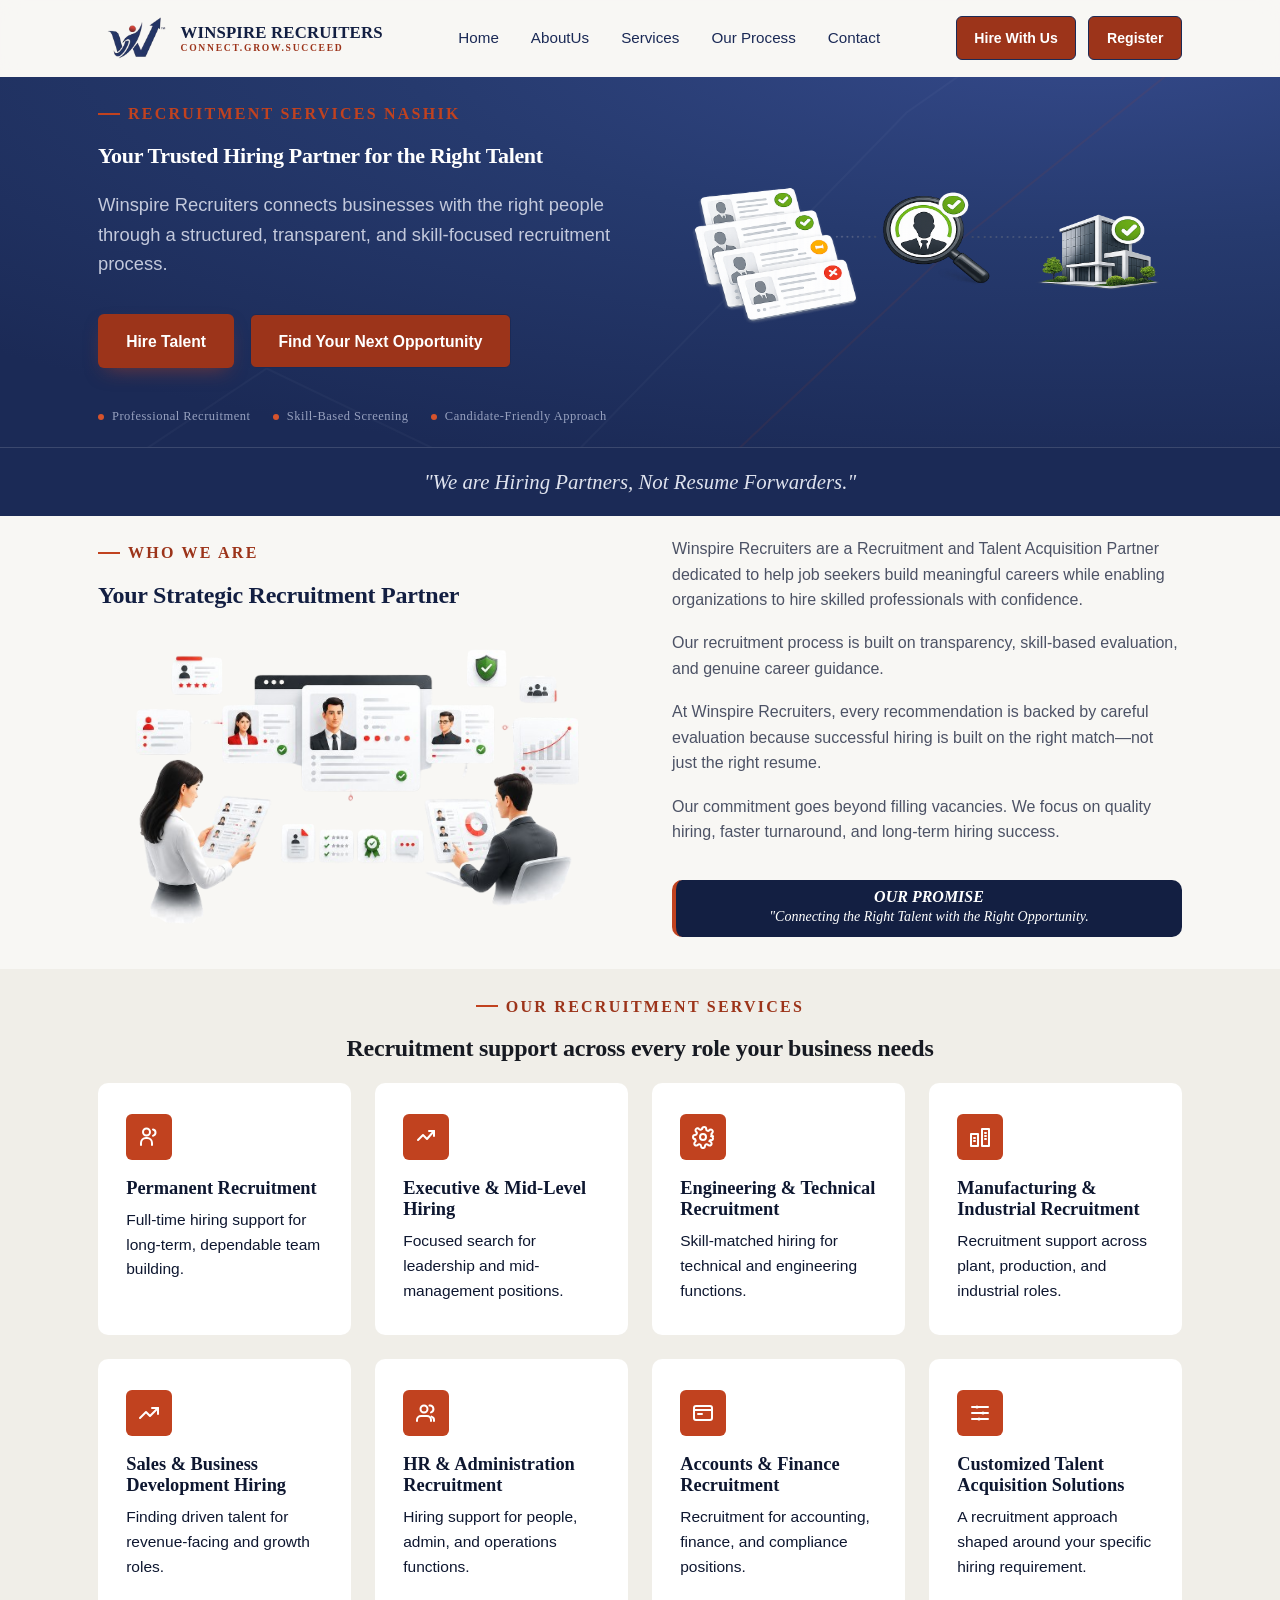
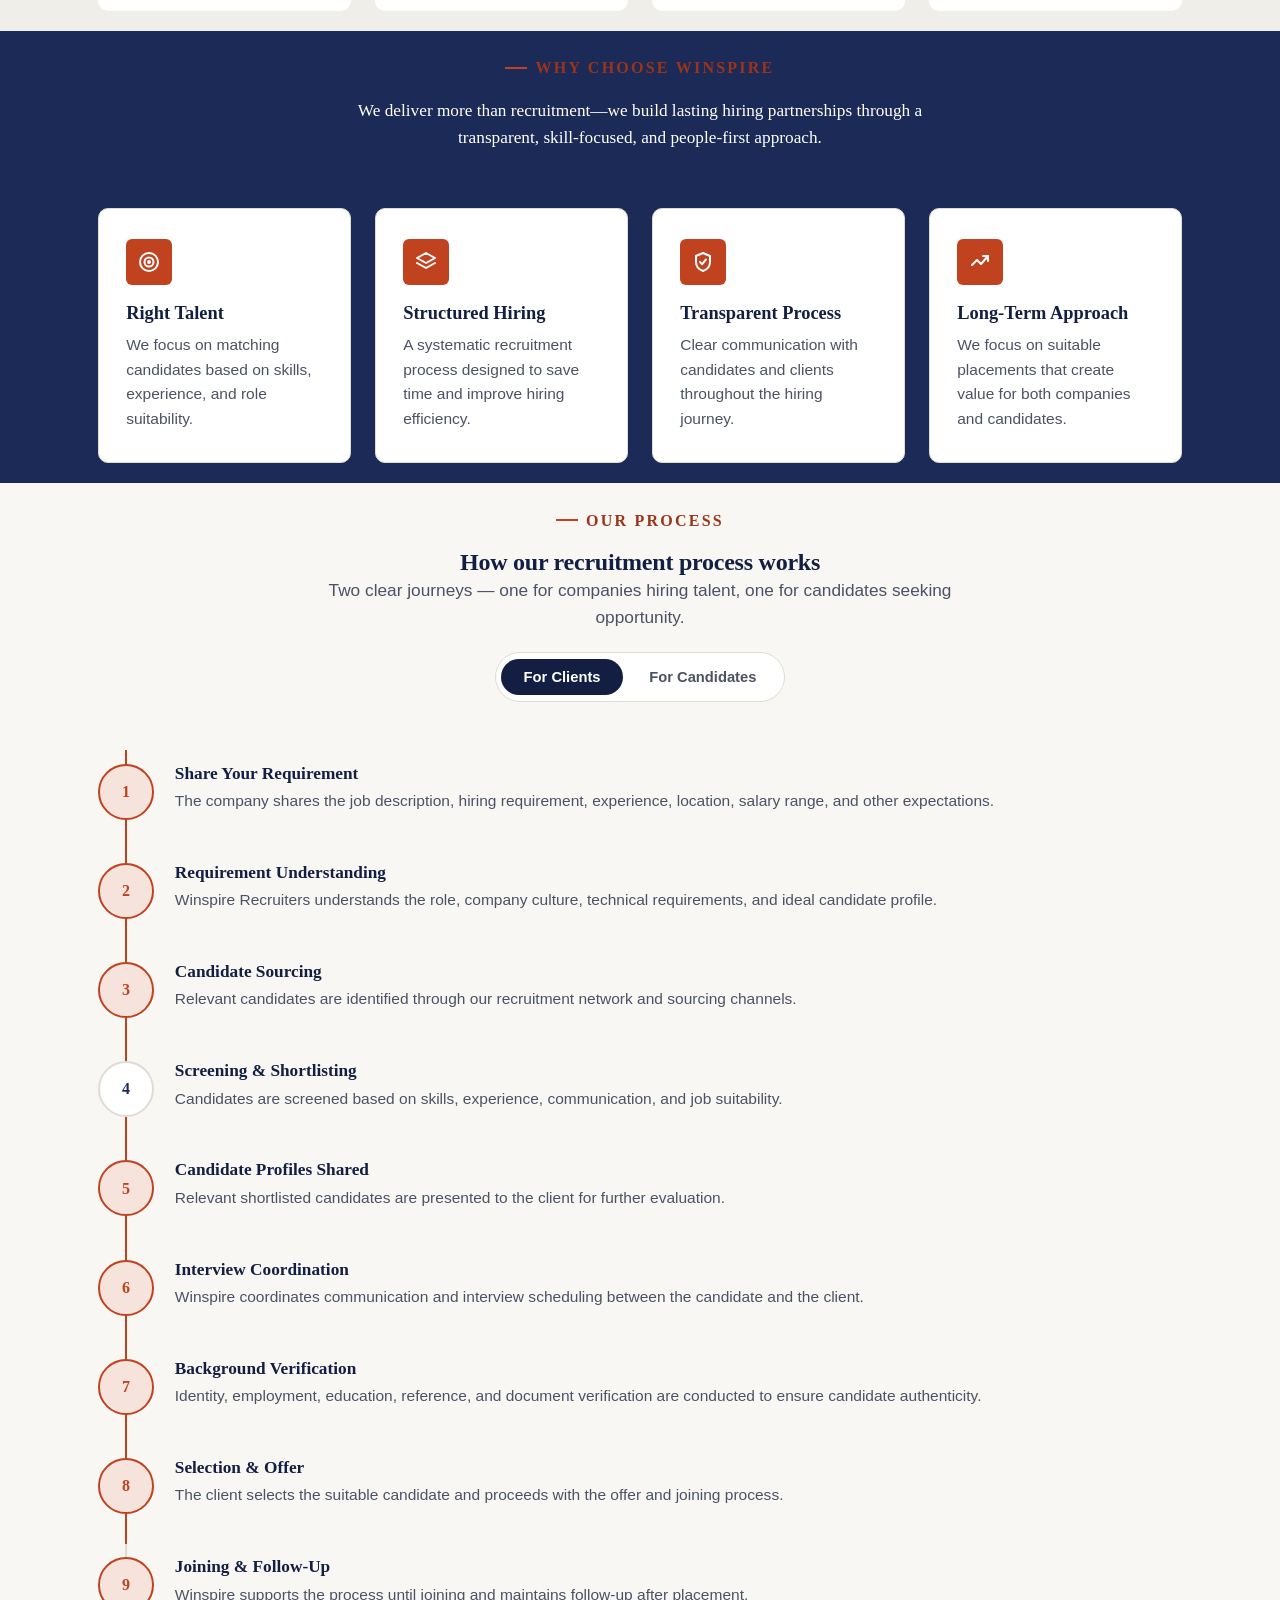
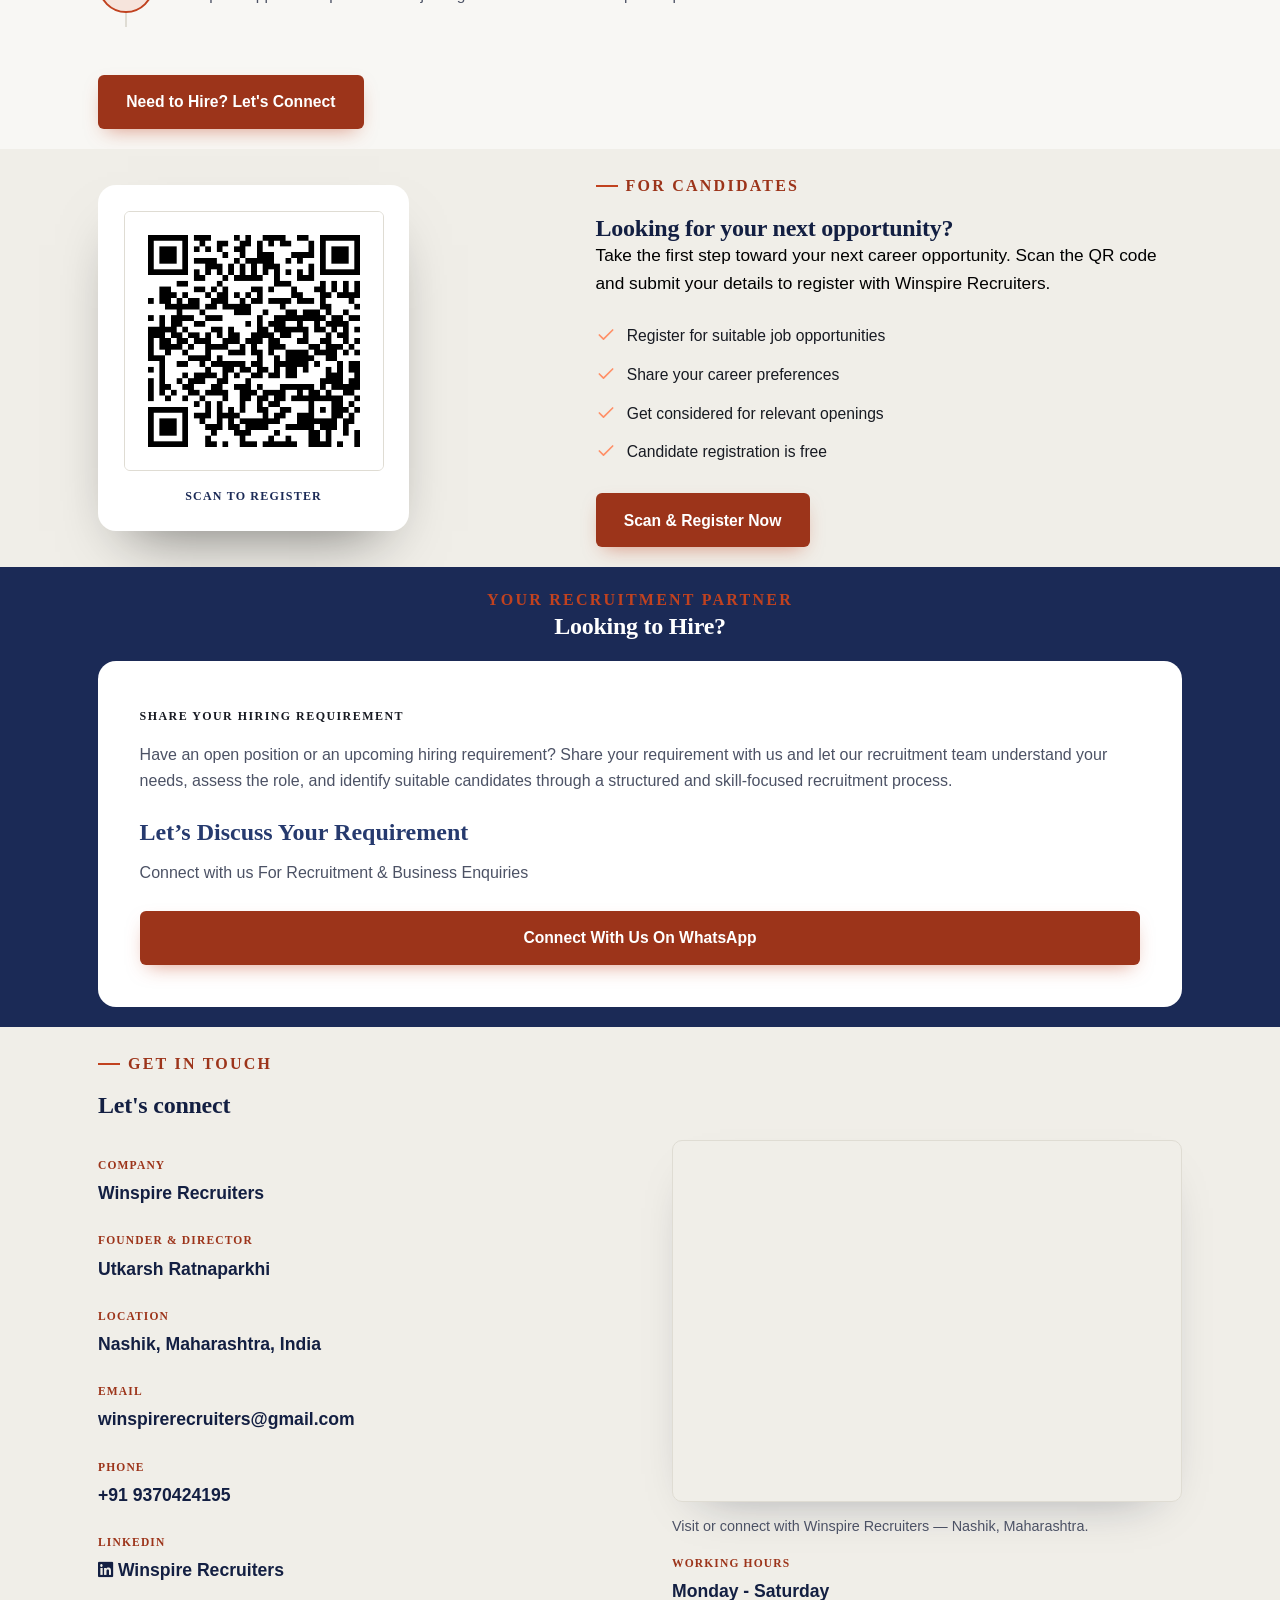
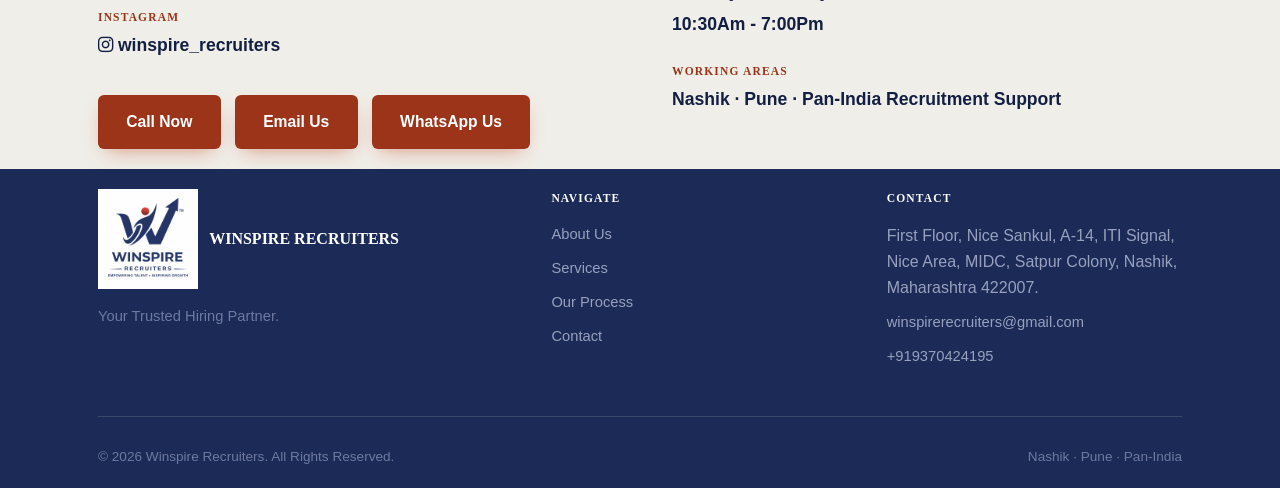
==== index.html @ 6183c0f1 "Initial commit" ====
<!DOCTYPE html>
<html lang="en">
<head>
<meta charset="UTF-8" />
<meta name="viewport" content="width=device-width, initial-scale=1.0" />
<title>Winspire Recruiters | Recruitment & Talent Acquisition Partner in Nashik</title>
<meta name="description" content="Winspire Recruiters is a professional recruitment and talent acquisition firm based in Nashik, helping businesses find the right talent through structured, skill-focused, and transparent recruitment solutions." />
<meta name="keywords" content="Recruitment Agency in Nashik, Recruitment Consultants in Nashik, Talent Acquisition Nashik, Hiring Partner Nashik, Recruitment Services Nashik, Job Consultants Nashik, Staffing Solutions Nashik, Recruitment Agency Pune, Hiring Services Maharashtra" />
<meta name="robots" content="index, follow" />
<link rel="canonical" href="https://www.winspirerecruiters.in/" />

<!-- Open Graph -->
<meta property="og:type" content="website" />
<meta property="og:title" content="Winspire Recruiters | Recruitment & Talent Acquisition Partner in Nashik" />
<meta property="og:description" content="A structured, transparent, skill-focused hiring partner for businesses — and a genuine opportunity partner for candidates." />
<meta property="og:image" content="images/winspire-logo.jpeg" />
<meta property="og:url" content="https://www.winspirerecruiters.in/" />
<meta property="og:locale" content="en_IN" />

<link rel="icon" type="image/jpeg" href="Assets/winspire_logo.png" />

<!-- Fonts -->
<link rel="preconnect" href="https://fonts.googleapis.com" />
<link rel="preconnect" href="https://fonts.gstatic.com" crossorigin />
<link rel="stylesheet" href="https://cdnjs.cloudflare.com/ajax/libs/font-awesome/6.5.2/css/all.min.css">
<link href="https://fonts.googleapis.com/css2?family=Zilla+Slab:wght@500;600;700&family=Inter:wght@400;500;600;700&family=IBM+Plex+Mono:wght@500;600&display=swap" rel="stylesheet" />

<link rel="stylesheet" href="style.css" />

<script type="application/ld+json">
{
  "@context": "https://schema.org",
  "@type": "EmploymentAgency",
  "name": "Winspire Recruiters",
  "description": "Recruitment and talent acquisition firm based in Nashik, Maharashtra, helping businesses find the right talent through structured, transparent, skill-focused recruitment.",
  "founder": {
    "@type": "Person",
    "name": "Utkarsh Ratnaparkhi"
  },
  "address": {
    "@type": "PostalAddress",
    "addressLocality": "Nashik",
    "addressRegion": "Maharashtra",
    "addressCountry": "IN"
  },
  "areaServed": ["Nashik", "Pune", "Mumbai", "India"],
  "url": "https://www.winspirerecruiters.in/"
}
</script>
</head>
<body>
<a class="skip-link" href="#main">Skip to main content</a>

<!-- loader -->
<div class="dot-spinner" id="loader">
    <div class="dot-spinner__dot"></div>
    <div class="dot-spinner__dot"></div>
    <div class="dot-spinner__dot"></div>
    <div class="dot-spinner__dot"></div>
    <div class="dot-spinner__dot"></div>
    <div class="dot-spinner__dot"></div>
    <div class="dot-spinner__dot"></div>
    <div class="dot-spinner__dot"></div>
</div>

<!-- ============ NAVBAR ============ -->
<header class="navbar">
  <div class="wrap">
    <a href="#home" class="brand">
      <img src="Assets/winspire_logo.png" alt="Winspire Recruiters logo" />
      <span class="brand-name">WINSPIRE RECRUITERS<span>Connect.Grow.Succeed</span></span>
    </a>

    <nav class="nav-links" id="primary-nav" aria-label="Primary">
      <a href="#home">Home</a>
      <a href="#about">AboutUs</a>
      <a href="#services">Services</a>
      <a href="#process">Our Process</a>
      <!-- <a href="#for-candidates">For Candidates</a>
      <a href="#for-clients">For Clients</a> -->
      <a href="#contact">Contact</a>
    </nav>

    <div class="nav-cta">
      <a href="#for-clients" class="btn btn-outline btn-sm">Hire With Us</a>

      <a href="#for-candidates" class="btn btn-outline btn-sm">Register</a>

      <button class="nav-toggle" aria-label="Open menu" aria-expanded="false" aria-controls="primary-nav">
        <span></span><span></span><span></span>
      </button>
    </div>
  </div>
</header>

<main id="main">

  <!-- ============ HERO ============ -->
  <section class="hero" id="home">
    <div class="hero-arrow-field" aria-hidden="true">
      <svg viewBox="0 0 1200 800" preserveAspectRatio="xMidYMid slice">
        <path d="M-50 700 L250 500 L500 620 L850 260 L1250 -20" fill="none" stroke="#ffffff" stroke-opacity="0.06" stroke-width="2" />
        <path d="M-50 780 L300 600 L560 700 L900 380 L1300 60" fill="none" stroke="#c1421f" stroke-opacity="0.18" stroke-width="2" />
      </svg>
    </div>

    <div class="wrap">
      <div class="hero-copy" data-reveal>
        <!-- <span class="eyebrow">Recruitment Services &amp;· Nashik</span> -->
        <span class="eyebrow">Recruitment Services Nashik</span>
        <h1>Your Trusted Hiring Partner for the Right Talent</h1>
        <p class="hero-lede">
          Winspire Recruiters connects businesses with the right people through a structured, transparent, and skill-focused recruitment process.
        <div class="hero-ctas">
          <a href="#for-clients" class="btn btn-primary">Hire Talent</a>
          <a href="#for-candidates" class="btn btn-outline">Find Your Next Opportunity</a>
        </div>
        <div class="hero-trust">
          <span>Professional Recruitment</span>
          <span>Skill-Based Screening</span>
          <span>Candidate-Friendly Approach</span>
        </div>
      </div>

      <div class="hero-visual" data-reveal>
        <img class="hero_img" src="Assets/heroimg.png">
      </div>
    </div>
  </section>

  <div class="positioning-strip">
    <div class="wrap">
      <p>"We are Hiring Partners, Not Resume Forwarders."</p>
    </div>
  </div>

  <!-- ============ ABOUT ============ -->
  <section class="section" id="about">
    <div class="wrap">
      <div class="about-grid">
        <div data-reveal>
          <span class="eyebrow">Who We Are</span>
          <h2>Your Strategic Recruitment Partner</h2>
          <img src="Assets/aboutimg.png">
        </div>
        <div class="about-copy" data-reveal>
          <p>Winspire Recruiters are a Recruitment and Talent Acquisition Partner dedicated to help job seekers build meaningful careers while enabling organizations to hire skilled professionals with confidence.</p>
          <p>Our recruitment process is built on transparency, skill-based evaluation, and genuine career guidance.</p>
          <p>At Winspire Recruiters, every recommendation is backed by careful evaluation because successful hiring is built on the right match—not just the right resume.</p>
          <p>Our commitment goes beyond filling vacancies. We focus on quality hiring, faster turnaround, and long-term hiring success.</p>
          <div class="positioning-banner">
            <h1>OUR PROMISE</h1>
            <p>"Connecting the Right Talent with the Right Opportunity.</p>
          </div>
        </div>
      </div>
    </div>
  </section>

   <!-- ============ SERVICES ============ -->
  <section class="section services-section" id="services">
    <div class="wrap">
      <div class="section-head center on-dark" data-reveal>
        <span class="eyebrow">Our Recruitment Services</span>
        <h2>Recruitment support across every role your business needs</h2>
      </div>

      <div class="grid grid-4" data-reveal-group>
        <div class="card">
          <div class="card-icon" aria-hidden="true"><svg viewBox="0 0 24 24" fill="none" stroke="currentColor" stroke-width="2" stroke-linecap="round" stroke-linejoin="round"><path d="M4 20v-2a5 5 0 0 1 5-5h1a5 5 0 0 1 5 5v2"/><circle cx="9.5" cy="7" r="3.5"/><path d="M16 4.5c1.5.3 2.5 1.6 2.5 3.1s-1 2.8-2.5 3.1"/></svg></div>
          <h3>Permanent Recruitment</h3>
          <p>Full-time hiring support for long-term, dependable team building.</p>
        </div>
        <div class="card">
          <div class="card-icon" aria-hidden="true"><svg viewBox="0 0 24 24" fill="none" stroke="currentColor" stroke-width="2" stroke-linecap="round" stroke-linejoin="round"><path d="M4 15l5-5 4 4 7-8"/><path d="M15 6h5v5"/></svg></div>
          <h3>Executive &amp; Mid-Level Hiring</h3>
          <p>Focused search for leadership and mid-management positions.</p>
        </div>
        <div class="card">
          <div class="card-icon" aria-hidden="true"><svg viewBox="0 0 24 24" fill="none" stroke="currentColor" stroke-width="2" stroke-linecap="round" stroke-linejoin="round"><circle cx="12" cy="12" r="3"/><path d="M19.4 15a1.7 1.7 0 0 0 .3 1.9l.1.1a2 2 0 1 1-2.8 2.8l-.1-.1a1.7 1.7 0 0 0-1.9-.3 1.7 1.7 0 0 0-1 1.5v.2a2 2 0 1 1-4 0v-.1a1.7 1.7 0 0 0-1.1-1.6 1.7 1.7 0 0 0-1.9.3l-.1.1a2 2 0 1 1-2.8-2.8l.1-.1a1.7 1.7 0 0 0 .3-1.9 1.7 1.7 0 0 0-1.5-1H4a2 2 0 1 1 0-4h.1a1.7 1.7 0 0 0 1.6-1.1 1.7 1.7 0 0 0-.3-1.9l-.1-.1a2 2 0 1 1 2.8-2.8l.1.1a1.7 1.7 0 0 0 1.9.3h.1a1.7 1.7 0 0 0 1-1.5V4a2 2 0 1 1 4 0v.1a1.7 1.7 0 0 0 1 1.6 1.7 1.7 0 0 0 1.9-.3l.1-.1a2 2 0 1 1 2.8 2.8l-.1.1a1.7 1.7 0 0 0-.3 1.9v.1a1.7 1.7 0 0 0 1.5 1H20a2 2 0 1 1 0 4h-.1a1.7 1.7 0 0 0-1.6 1z"/></svg></div>
          <h3>Engineering &amp; Technical Recruitment</h3>
          <p>Skill-matched hiring for technical and engineering functions.</p>
        </div>
        <div class="card">
          <div class="card-icon" aria-hidden="true"><svg viewBox="0 0 24 24" fill="none" stroke="currentColor" stroke-width="2" stroke-linecap="round" stroke-linejoin="round"><rect x="3" y="9" width="7" height="12"/><rect x="14" y="4" width="7" height="17"/><path d="M6 13h1M6 16h1M17 8h1M17 11h1M17 14h1"/></svg></div>
          <h3>Manufacturing &amp; Industrial Recruitment</h3>
          <p>Recruitment support across plant, production, and industrial roles.</p>
        </div>
        <div class="card">
          <div class="card-icon" aria-hidden="true"><svg viewBox="0 0 24 24" fill="none" stroke="currentColor" stroke-width="2" stroke-linecap="round" stroke-linejoin="round"><path d="M3 17l6-6 4 4 8-8"/><path d="M21 7v6M21 7h-6"/></svg></div>
          <h3>Sales &amp; Business Development Hiring</h3>
          <p>Finding driven talent for revenue-facing and growth roles.</p>
        </div>
        <div class="card">
          <div class="card-icon" aria-hidden="true"><svg viewBox="0 0 24 24" fill="none" stroke="currentColor" stroke-width="2" stroke-linecap="round" stroke-linejoin="round"><path d="M17 20v-1a4 4 0 0 0-4-4H7a4 4 0 0 0-4 4v1"/><circle cx="10" cy="8" r="3.5"/><path d="M20 20v-1a3.5 3.5 0 0 0-2.5-3.4"/><path d="M15.5 4.6A3.5 3.5 0 0 1 17 11.4"/></svg></div>
          <h3>HR &amp; Administration Recruitment</h3>
          <p>Hiring support for people, admin, and operations functions.</p>
        </div>
        <div class="card">
          <div class="card-icon" aria-hidden="true"><svg viewBox="0 0 24 24" fill="none" stroke="currentColor" stroke-width="2" stroke-linecap="round" stroke-linejoin="round"><rect x="3" y="5" width="18" height="14" rx="2"/><path d="M3 9h18"/><path d="M7 13h4"/></svg></div>
          <h3>Accounts &amp; Finance Recruitment</h3>
          <p>Recruitment for accounting, finance, and compliance positions.</p>
        </div>
        <div class="card">
          <div class="card-icon" aria-hidden="true"><svg viewBox="0 0 24 24" fill="none" stroke="currentColor" stroke-width="2" stroke-linecap="round" stroke-linejoin="round"><line x1="4" y1="6" x2="20" y2="6"/><circle cx="9" cy="6" r="1.6" fill="currentColor" stroke="none"/><line x1="4" y1="12" x2="20" y2="12"/><circle cx="15" cy="12" r="1.6" fill="currentColor" stroke="none"/><line x1="4" y1="18" x2="20" y2="18"/><circle cx="11" cy="18" r="1.6" fill="currentColor" stroke="none"/></svg></div>
          <h3>Customized Talent Acquisition Solutions</h3>
          <p>A recruitment approach shaped around your specific hiring requirement.</p>
        </div>
      </div>

      <!-- <div class="services-cta" data-reveal>
        <p>Looking for the right talent?</p>
        <a href="#contact" class="btn btn-primary">Share Your Requirement</a>
      </div> -->
    </div>
  </section>

  <!-- ============ WHY CHOOSE WINSPIRE ============ -->
  <section class="section" style="background:var(--navy-800);">
    <div class="wrap">
      <div class="section-head center" data-reveal>
        <span class="eyebrow">WHY CHOOSE WINSPIRE</span>
        <!-- <h2>Recruitment services, explained simply</h2> -->
        <p class="section-sub" style="color: white;font-family: 'Times New Roman', Times, serif; font-weight: 100;">We deliver more than recruitment—we build lasting hiring partnerships through a transparent, skill-focused, and people-first approach.</p>
      </div>

      <div class="grid grid-4" style="margin-top: 3.5rem;" data-reveal-group>
        <div class="card">
          <div class="card-icon" aria-hidden="true">
            <svg viewBox="0 0 24 24" fill="none" stroke="white" stroke-width="2" stroke-linecap="round" stroke-linejoin="round"><circle cx="12" cy="12" r="9"/><circle cx="12" cy="12" r="4.5"/><circle cx="12" cy="12" r="1"/></svg>
          </div>
          <h3>Right Talent</h3>
          <p>We focus on matching candidates based on skills, experience, and role suitability.</p>
        </div>
        <div class="card">
          <div class="card-icon" aria-hidden="true">
            <svg viewBox="0 0 24 24" fill="none" stroke="white" stroke-width="2" stroke-linecap="round" stroke-linejoin="round"><path d="M12 3l9 5-9 5-9-5 9-5z"/><path d="M3 13l9 5 9-5"/></svg>
          </div>
          <h3>Structured Hiring</h3>
          <p>A systematic recruitment process designed to save time and improve hiring efficiency.</p>
        </div>
        <div class="card">
          <div class="card-icon" aria-hidden="true">
            <svg viewBox="0 0 24 24" fill="none" stroke="white" stroke-width="2" stroke-linecap="round" stroke-linejoin="round"><path d="M12 3l7 3v6c0 4.5-3 7.5-7 9-4-1.5-7-4.5-7-9V6l7-3z"/><path d="M9 12l2.2 2.2L15 9.5"/></svg>
          </div>
          <h3>Transparent Process</h3>
          <p>Clear communication with candidates and clients throughout the hiring journey.</p>
        </div>
        <div class="card">
          <div class="card-icon" aria-hidden="true">
            <svg viewBox="0 0 24 24" fill="none" stroke="white" stroke-width="2" stroke-linecap="round" stroke-linejoin="round"><path d="M4 15l5-5 4 4 7-8"/><path d="M15 6h5v5"/></svg>
          </div>
          <h3>Long-Term Approach</h3>
          <p>We focus on suitable placements that create value for both companies and candidates.</p>
        </div>
      </div>
  </section> 


  <!-- ============ PROCESS ============ -->
  <section class="section process-section" id="process">
    <div class="wrap">
      <div class="section-head center" data-reveal>
        <span class="eyebrow">Our Process</span>
        <h2>How our recruitment process works</h2>
        <p class="section-sub">Two clear journeys — one for companies hiring talent, one for candidates seeking opportunity.</p>
      </div>

      <div class="process-tabs-wrapper">
        <div role="tablist" aria-label="Recruitment process" class="process-tabs" data-reveal>
          <button class="process-tab" id="tab-clients" role="tab" aria-selected="true" aria-controls="panel-clients">For Clients</button>
          <button class="process-tab" id="tab-candidates" role="tab" aria-selected="false" aria-controls="panel-candidates" tabindex="-1">For Candidates</button>
        </div>
      </div>

      <div class="process-panel is-active" id="panel-clients" role="tabpanel" aria-labelledby="tab-clients">
        <div class="timeline">
          <div class="timeline-progress"></div>
          <div class="step"><div class="step-marker">1</div><div class="step-body"><h3>Share Your Requirement</h3><p>The company shares the job description, hiring requirement, experience, location, salary range, and other expectations.</p></div></div>
          <div class="step"><div class="step-marker">2</div><div class="step-body"><h3>Requirement Understanding</h3><p>Winspire Recruiters understands the role, company culture, technical requirements, and ideal candidate profile.</p></div></div>
          <div class="step"><div class="step-marker">3</div><div class="step-body"><h3>Candidate Sourcing</h3><p>Relevant candidates are identified through our recruitment network and sourcing channels.</p></div></div>
          <div class="step"><div class="step-marker">4</div><div class="step-body"><h3>Screening &amp; Shortlisting</h3><p>Candidates are screened based on skills, experience, communication, and job suitability.</p></div></div>
          <div class="step"><div class="step-marker">5</div><div class="step-body"><h3>Candidate Profiles Shared</h3><p>Relevant shortlisted candidates are presented to the client for further evaluation.</p></div></div>
          <div class="step"><div class="step-marker">6</div><div class="step-body"><h3>Interview Coordination</h3><p>Winspire coordinates communication and interview scheduling between the candidate and the client.</p></div></div>
          <div class="step"><div class="step-marker">7</div><div class="step-body"><h3>Background Verification</h3><p>Identity, employment, education, reference, and document verification are conducted to ensure candidate authenticity.</p></div></div>
          <div class="step"><div class="step-marker">8</div><div class="step-body"><h3>Selection &amp; Offer</h3><p>The client selects the suitable candidate and proceeds with the offer and joining process.</p></div></div>
          <div class="step"><div class="step-marker">9</div><div class="step-body"><h3>Joining &amp; Follow-Up</h3><p>Winspire supports the process until joining and maintains follow-up after placement.</p></div></div>
        </div>
        <div class="process-cta">
          <a href="#for-clients" class="btn btn-primary">Need to Hire? Let's Connect</a>
        </div>
      </div>

      <div class="process-panel" id="panel-candidates" role="tabpanel" aria-labelledby="tab-candidates">
        <div class="timeline">
          <div class="timeline-progress"></div>
          <div class="step"><div class="step-marker">1</div><div class="step-body"><h3>Register With Us</h3><p>Candidates submit their details through the candidate registration form.</p></div></div>
          <div class="step"><div class="step-marker">2</div><div class="step-body"><h3>Profile Review</h3><p>Our team reviews the candidate's skills, experience, qualifications, and career preferences.</p></div></div>
          <div class="step"><div class="step-marker">3</div><div class="step-body"><h3>HR Round</h3><p>We collect key candidate details to create a focused assessment of their suitability.</p></div></div>
          <div class="step"><div class="step-marker">4</div><div class="step-body"><h3>Opportunity Matching</h3><p>Suitable job opportunities are identified based on the candidate's profile.</p></div></div>
          <div class="step"><div class="step-marker">5</div><div class="step-body"><h3>Candidate Screening</h3><p>Candidates may be contacted for further discussion and screening.</p></div></div>
          <div class="step"><div class="step-marker">6</div><div class="step-body"><h3>Profile Submission</h3><p>With the candidate's consent, their profile is shared with relevant employers for suitable opportunities.</p></div></div>
          <div class="step"><div class="step-marker">7</div><div class="step-body"><h3>Interview</h3><p>The candidate participates in the employer's interview process.</p></div></div>
          <div class="step"><div class="step-marker">8</div><div class="step-body"><h3>Selection &amp; Offer</h3><p>The employer completes the selection and offer process.</p></div></div>
          <div class="step"><div class="step-marker">9</div><div class="step-body"><h3>Joining Support</h3><p>Winspire supports the candidate through the joining process.</p></div></div>
        </div>
        <div class="candidate-note">Candidate Note: Winspire Recruiters does not charge candidates registration fees or placement charges.</div>
        <div class="process-cta">
          <a href="#for-candidates" class="btn btn-primary">Submit Your Profile</a>
        </div>
      </div>
    </div>
  </section>

  <!-- ============ CANDIDATE REGISTRATION / QR ============ -->
  <section class="section registration-section" id="for-candidates">
    <div class="wrap">
      <div class="registration-grid">
        <div data-reveal>
          <div class="qr-card">
            <img src="Assets/Winspire_Candidate_Registration_QR.png" alt="QR code linking to the Winspire Recruiters candidate registration form" width="260" height="260" />
            <span class="qr-card-label">Scan to register</span>
          </div>
        </div>

        <div data-reveal>
          <span class="eyebrow">For Candidates</span>
          <h2>Looking for your next opportunity?</h2>
          <p class="section-sub" style="color:black;">Take the first step toward your next career opportunity. Scan the QR code and submit your details to register with Winspire Recruiters.</p>

          <ul class="registration-points">
            <li><svg viewBox="0 0 24 24" fill="none" stroke="currentColor" stroke-width="2" stroke-linecap="round" stroke-linejoin="round"><path d="M20 6L9 17l-5-5"/></svg> Register for suitable job opportunities</li>
            <li><svg viewBox="0 0 24 24" fill="none" stroke="currentColor" stroke-width="2" stroke-linecap="round" stroke-linejoin="round"><path d="M20 6L9 17l-5-5"/></svg> Share your career preferences</li>
            <li><svg viewBox="0 0 24 24" fill="none" stroke="currentColor" stroke-width="2" stroke-linecap="round" stroke-linejoin="round"><path d="M20 6L9 17l-5-5"/></svg> Get considered for relevant openings</li>
            <li><svg viewBox="0 0 24 24" fill="none" stroke="currentColor" stroke-width="2" stroke-linecap="round" stroke-linejoin="round"><path d="M20 6L9 17l-5-5"/></svg> Candidate registration is free</li>
          </ul>

          <div class="registration-actions">
            <a href="https://forms.gle/NgCWHiVgmex2hFUb6" target="_blank" rel="noopener" class="btn btn-primary">Scan &amp; Register Now</a>
            <!-- <a href="https://q.me-qr.com/6m7qmp2h" target="_blank" rel="noopener" class="btn btn-ghost mobile-only-btn">Open Candidate Registration Form</a> -->
          </div>
        </div>
      </div>
    </div>
  </section>

  <!-- ============ AUDIENCE SPLIT ============ -->
  <section class="section" id="for-clients" style="background:var(--navy-800);">
    <div class="wrap">
      <div class="section-head center" data-reveal>
        <span class="eyebrow-client">Your Recruitment Partner</span>
        <h2 class="client-head">Looking to Hire?</h2>
      </div>

       <div class="audience-split" data-reveal-group>
        <!--<div class="audience-card for-candidates">
          <span class="audience-tag">I am looking for a job</span>
          <h3>Register Now</h3>
          <p>Submit your profile through our candidate registration form and get considered for relevant, suitable opportunities — with no registration or placement fees.</p>
          <a href="#for-candidates" class="btn btn-outline btn-block">Looking for a Job? Register Now</a>
        </div>-->
        <div class="audience-card for-clients">
          <span class="audience-tag">Share Your Hiring Requirement</span>
          <!-- <h3>Share Your Requirement</h3> -->
          <p>Have an open position or an upcoming hiring requirement? Share your requirement with us and let our recruitment team understand your needs, assess the role, and identify suitable candidates through a structured and skill-focused recruitment process.</p>
          <h3>Let’s Discuss Your Requirement</h3>
          <p>Connect with us For Recruitment & Business Enquiries</p>
          <a href="https://wa.me/919370424195" class="btn btn-primary btn-block">Connect With Us On WhatsApp</a>
        </div>
      </div> 
    </div>
  </section>

  <!-- ============ FINAL CTA ============ -->
  
  <!-- Testimonials -->
  <!-- Testimonial Heading -->
<!-- <div class="Testimonial-section">
<div class="section-head center" data-reveal>
    <span class="eyebrow">Real Experiences. Real Success Stories.</span>
    <h2>What Our Candidates & Clients Say</h2>
</div> -->

<!-- Testimonial Slider -->
<!-- <div class="testimonial-slider">
    <div class="testimonial-track"> -->
        <!-- Card 1 -->
        <!-- <div class="card-testimonial">
            <div class="card-icon-testimonial">
                <img src="Assets/testi_eximg.jfif" alt="Candidate">
            </div>
            <p class="testimonials">
                "XYZ testimonial"
            </p>
            <p class="name-test">
                - Candidate, PQR
            </p>
            <p class="comapny-testi">
                Company Name
            </p>
        </div> -->

        <!-- Card 2 -->
        <!-- <div class="card-testimonial">
            <div class="card-icon-testimonial">
                <img src="Assets/testi_eximg.jfif" alt="Candidate">
            </div>
            <p class="testimonials">
                "XYZ testimonial"
            </p>
            <p class="name-test">
                - Candidate, PQR
            </p>
            <p class="comapny-testi">
                Company Name
            </p>
        </div> -->

        <!-- Card 3 -->
        <!-- <div class="card-testimonial">
            <div class="card-icon-testimonial">
                <img src="Assets/testi_eximg.jfif" alt="Candidate">
            </div>
            <p class="testimonials">
                "XYZ testimonial"
            </p>
            <p class="name-test">
                - Candidate, PQR
            </p>
            <p class="comapny-testi">
                Company Name
            </p>
        </div> -->

        <!-- Card 4 -->
        <!-- <div class="card-testimonial">
            <div class="card-icon-testimonial">
                <img src="Assets/testi_eximg.jfif" alt="Candidate">
            </div>
            <p class="testimonials">
                "XYZ testimonial"
            </p>
            <p class="name-test">
                - Candidate, PQR
            </p>
            <p class="comapny-testi">
                Client Name
            </p>
        </div> -->

        <!-- Card 5 -->
        <!-- <div class="card-testimonial">
            <div class="card-icon-testimonial">
                <img src="Assets/testi_eximg.jfif" alt="Candidate">
            </div>
            <p class="testimonials">
                "XYZ testimonial"
            </p>
            <p class="name-test">
                - Candidate, PQR
            </p>
            <p class="comapny-testi">
                Client Name
            </p>
        </div> -->

        <!-- Card 6 -->
        <!-- <div class="card-testimonial">
            <div class="card-icon-testimonial">
                <img src="Assets/testi_eximg.jfif" alt="Candidate">
            </div>
            <p class="testimonials">
                "XYZ testimonial"
            </p>
            <p class="name-test">
                - Candidate, PQR
            </p>
            <p class="comapny-testi">
                Client Name
            </p>
        </div> -->

        <!-- Card 7 -->
        <!-- <div class="card-testimonial">
            <div class="card-icon-testimonial">
                <img src="Assets/testi_eximg.jfif" alt="Candidate">
            </div>
            <p class="testimonials">
                "XYZ testimonial"
            </p>
            <p class="name-test">
                - Candidate, PQR
            </p>
            <p class="comapny-testi">
                Client Name
            </p>
        </div> -->

        <!-- Duplicate cards for seamless animation -->

        <!-- <div class="card-testimonial">
            <div class="card-icon-testimonial">
                <img src="Assets/testi_eximg.jfif" alt="Candidate">
            </div>
            <p class="testimonials">
                "XYZ testimonial"
            </p>
            <p class="name-test">
                - Candidate, PQR
            </p>
            <p class="comapny-testi">
                Company Name
            </p>
        </div>

        <div class="card-testimonial">
            <div class="card-icon-testimonial">
                <img src="Assets/testi_eximg.jfif" alt="Candidate">
            </div>
            <p class="testimonials">
                "XYZ testimonial"
            </p>
            <p class="name-test">
                - Candidate, PQR
            </p>
            <p class="comapny-testi">
                Company Name
            </p>
        </div>

        <div class="card-testimonial">
            <div class="card-icon-testimonial">
                <img src="Assets/testi_eximg.jfif" alt="Candidate">
            </div>
            <p class="testimonials">
                "XYZ testimonial"
            </p>
            <p class="name-test">
                - Candidate, PQR
            </p>
            <p class="comapny-testi">
                Company Name
            </p>
        </div>

        <div class="card-testimonial">
            <div class="card-icon-testimonial">
                <img src="Assets/testi_eximg.jfif" alt="Candidate">
            </div>
            <p class="testimonials">
                "XYZ testimonial"
            </p>
            <p class="name-test">
                - Candidate, PQR
            </p>
            <p class="comapny-testi">
                Client Name
            </p>
        </div>

        <div class="card-testimonial">
            <div class="card-icon-testimonial">
                <img src="Assets/testi_eximg.jfif" alt="Candidate">
            </div>
            <p class="testimonials">
                "XYZ testimonial"
            </p>
            <p class="name-test">
                - Candidate, PQR
            </p>
            <p class="comapny-testi">
                Client Name
            </p>
        </div>

        <div class="card-testimonial">
            <div class="card-icon-testimonial">
                <img src="Assets/testi_eximg.jfif" alt="Candidate">
            </div>
            <p class="testimonials">
                "XYZ testimonial"
            </p>
            <p class="name-test">
                - Candidate, PQR
            </p>
            <p class="comapny-testi">
                Client Name
            </p>
        </div>


        <div class="card-testimonial">
            <div class="card-icon-testimonial">
                <img src="Assets/testi_eximg.jfif" alt="Candidate">
            </div>
            <p class="testimonials">
                "XYZ testimonial"
            </p>
            <p class="name-test">
                - Candidate, PQR
            </p>
            <p class="comapny-testi">
                Client Name
            </p>
        </div>
    </div>
</div>
</div> -->

  <!-- ============ CONTACT ============ -->
  <section class="section" id="contact" style="background-color: #f0eee8;">
    <div class="wrap">
      <div class="section-head" data-reveal>
        <span class="eyebrow">Get In Touch</span>
        <h2>Let's connect</h2>
      </div>

      <div class="contact-grid">
        <div data-reveal>
          <dl class="contact-details">
            <dt>Company</dt>
            <dd>Winspire Recruiters</dd>
            <dt>Founder &amp; Director</dt>
            <dd>Utkarsh Ratnaparkhi</dd>
            <dt>Location</dt>
            <dd>Nashik, Maharashtra, India</dd>
            <dt>Email</dt>
            <dd><a href="mailto:winspirerecruiters@gmail.com">winspirerecruiters@gmail.com</a></dd>
            <dt>Phone</dt>
            <dd><a href="tel:+919370424195">+91 9370424195</a></dd>
            <dt>LinkedIn</dt>
            <dd>
                <a href="https://www.linkedin.com/company/winspire-recruiters/"
                  target="_blank"
                  rel="noopener noreferrer"
                  aria-label="Winspire Recruiters on LinkedIn">
                    <i class="fab fa-linkedin"></i>
                    <span>Winspire Recruiters</span>
                </a>
            </dd>
            <dt>Instagram</dt>
            <dd>
                <a href="https://www.instagram.com/winspire_recruiters/"
                  target="_blank"
                  rel="noopener noreferrer"
                  aria-label="Winspire Recruiters on Instagram">
                    <i class="fab fa-instagram"></i>
                    <span>winspire_recruiters</span>
                </a>
            </dd>
          </dl>

          <div class="contact-buttons">
            <a href="tel:+918432312395" class="btn btn-primary">Call Now</a>
            <a href="mailto:hr.winspire1@gmail.com" class="btn btn-primary">Email Us</a>
            <a href="https://wa.me/9130312395" target="_blank" rel="noopener" class="btn btn-primary">WhatsApp Us</a>
          </div>
        </div>

        <div data-reveal>
          <div class="map-frame">
            <iframe 
              title="Map showing Winspire Recruiters' service area in Nashik, Maharashtra"
              src="https://www.google.com/maps/embed?pb=!1m18!1m12!1m3!1d3749.3556203938047!2d73.74704427384373!3d19.993583922529414!2m3!1f0!2f0!3f0!3m2!1i1024!2i768!4f13.1!3m3!1m2!1s0x3bddeb7e45d68071%3A0x89b30dc18f171eb4!2sNICE%20SANKUL!5e0!3m2!1sen!2sin!4v1786346986799!5m2!1sen!2sin" width="600" height="450" style="border:0;" allowfullscreen="" loading="lazy" referrerpolicy="no-referrer-when-downgrade">
            </iframe>
          </div>
          <p class="map-caption">Visit or connect with Winspire Recruiters — Nashik, Maharashtra.</p>
          <dl class="contact-details">
            <dt>Working Hours</dt>
            <dd>Monday - Saturday</dd>
            <dd>10:30Am - 7:00Pm</dd>
            <dt>Working Areas</dt>
            <dd>Nashik · Pune · Pan-India Recruitment Support</dd>
          </dl>
        </div>
      </div>
    </div>
  </section>

</main>

<!-- ============ FOOTER ============ -->
<footer class="footer">
  <div class="wrap">
    <div class="footer-grid">
      <div>
        <div class="footer-brand">
          <img src="Assets/Footer_logo.jpeg" alt="" />
          <span class="footer-brand-name">WINSPIRE RECRUITERS</span>
        </div>
        <p class="footer-tagline">Your Trusted Hiring Partner.</p>
      </div>

      <div>
        <div class="footer-heading">Navigate</div>
        <div class="footer-links">
          <a href="#about">About Us</a>
          <a href="#services">Services</a>
          <a href="#process">Our Process</a>
          <!-- <a href="#for-candidates">For Candidates</a>
          <a href="#for-clients">For Clients</a> -->
          <a href="#contact">Contact</a>
        </div>
      </div>

      <div>
        <div class="footer-heading">Contact</div>
        <div class="footer-links">
          <span>First Floor, Nice Sankul, A-14, ITI Signal, Nice Area, MIDC, Satpur Colony, Nashik, Maharashtra 422007.</span>
          <a href="mailto:winspirerecruiters@gmail.com">winspirerecruiters@gmail.com</a>
          <a href="tel:+919370424195">+919370424195</a>
          <!-- <a href="tel:+918432312395">+91 8432312395</a>
          <a href="tel:+919130312395">+91 9130312395</a> -->
        </div>
      </div>
    </div>

    <div class="footer-bottom">
      <span>&copy; <span id="current-year">2026</span> Winspire Recruiters. All Rights Reserved.</span>
      <span>Nashik · Pune · Pan-India</span>
    </div>
  </div>
</footer>

<script src="script.js"></script>
</body>
</html>
---- style.css ----
/* ==========================================================================
   WINSPIRE RECRUITERS — Stylesheet
   Design tokens derived from brand mark: deep navy + rust-red accent.
   ========================================================================== */

:root {
  /* Color tokens */
  --navy-950: #0e1730;
  --navy-900: #131f42;
  --navy-800: #1b2a56;
  --navy-700: #263a6e;
  --navy-600: #34498a;
  --navy-100: #e7eaf2;

  --paper: #f8f7f4;
  --paper-dim: #f0eee8;
  --white: #ffffff;

  --ink: #171a22;
  --ink-soft: #4c5265;

  --rust-700: #9c341a;
  --rust-600: #c1421f;
  --rust-500: #d6532c;
  --rust-100: #f6e4dc;

  --line: #dfdcd3;
  --line-dark: rgba(255, 255, 255, 0.14);

  /* Type */
  --font-display: "Times New Roman", serif;
  --font-body: "Roboto", sans-serif;
  --font-mono: "Times New Roman","Roboto";

  /* Layout */
  --container: 1180px;
  --radius-sm: 6px;
  --radius-md: 10px;
  --radius-lg: 18px;
  --gutter: clamp(1.25rem, 4vw, 3rem);

  /* Motion */
  --ease: cubic-bezier(0.2, 0.7, 0.2, 1);
  --dur-sm: 0.25s;
  --dur-md: 0.55s;
}

/* ---------- Reset ---------- */
*,
*::before,
*::after {
  box-sizing: border-box;
}

html {
  scroll-behavior: smooth;
  -webkit-text-size-adjust: 100%;
}

body {
  margin: 0;
  font-family: var(--font-body);
  color: var(--ink);
  background: var(--paper);
  line-height: 1.6;
  font-size: 16px;
  -webkit-font-smoothing: antialiased;
}

img {
  max-width: 100%;
  display: block;
}

a {
  color: inherit;
  text-decoration: none;
}

ul {
  margin: 0;
  padding: 0;
  list-style: none;
}

h1, h2, h3, h4 {
  font-family: var(--font-display);
  color: var(--navy-900);
  line-height: 1.15;
  margin: 0;
  font-weight: 600;
}

p {
  margin: 0;
}

button {
  font-family: inherit;
  cursor: pointer;
}

/* ---------- Skip link ---------- */
.skip-link {
  position: absolute;
  left: -999px;
  top: 0;
  background: var(--rust-600);
  color: var(--white);
  padding: 0.75rem 1.25rem;
  z-index: 2000;
  border-radius: 0 0 var(--radius-sm) 0;
  font-weight: 600;
}

.skip-link:focus {
  left: 0;
}

/* Loader */ 
.dot-spinner {
  --uib-size: 2.8rem;
  --uib-speed: .9s;
  --uib-color: #183153;
  position: relative;
  display: flex;
  align-items: center;
  justify-content: flex-start;
  height: var(--uib-size);
  width: var(--uib-size);
}

.dot-spinner__dot {
  position: absolute;
  top: 0;
  left: 0;
  display: flex;
  align-items: center;
  justify-content: flex-start;
  height: 100%;
  width: 100%;
}

.dot-spinner__dot::before {
  content: '';
  height: 20%;
  width: 20%;
  border-radius: 50%;
  background-color: var(--uib-color);
  transform: scale(0);
  opacity: 0.5;
  animation: pulse0112 calc(var(--uib-speed) * 1.111) ease-in-out infinite;
  box-shadow: 0 0 20px rgba(18, 31, 53, 0.3);
}

.dot-spinner__dot:nth-child(2) {
  transform: rotate(45deg);
}

.dot-spinner__dot:nth-child(2)::before {
  animation-delay: calc(var(--uib-speed) * -0.875);
}

.dot-spinner__dot:nth-child(3) {
  transform: rotate(90deg);
}

.dot-spinner__dot:nth-child(3)::before {
  animation-delay: calc(var(--uib-speed) * -0.75);
}

.dot-spinner__dot:nth-child(4) {
  transform: rotate(135deg);
}

.dot-spinner__dot:nth-child(4)::before {
  animation-delay: calc(var(--uib-speed) * -0.625);
}

.dot-spinner__dot:nth-child(5) {
  transform: rotate(180deg);
}

.dot-spinner__dot:nth-child(5)::before {
  animation-delay: calc(var(--uib-speed) * -0.5);
}

.dot-spinner__dot:nth-child(6) {
  transform: rotate(225deg);
}

.dot-spinner__dot:nth-child(6)::before {
  animation-delay: calc(var(--uib-speed) * -0.375);
}

.dot-spinner__dot:nth-child(7) {
  transform: rotate(270deg);
}

.dot-spinner__dot:nth-child(7)::before {
  animation-delay: calc(var(--uib-speed) * -0.25);
}

.dot-spinner__dot:nth-child(8) {
  transform: rotate(315deg);
}

.dot-spinner__dot:nth-child(8)::before {
  animation-delay: calc(var(--uib-speed) * -0.125);
}

@keyframes pulse0112 {
  0%,
  100% {
    transform: scale(0);
    opacity: 0.5;
  }

  50% {
    transform: scale(1);
    opacity: 1;
  }
}


/* ---------- Focus states ---------- */
a:focus-visible,
button:focus-visible,
input:focus-visible,
textarea:focus-visible,
select:focus-visible {
  outline: 3px solid var(--rust-600);
  outline-offset: 3px;
  border-radius: 4px;
}

.dark-surface a:focus-visible,
.dark-surface button:focus-visible {
  outline-color: #ffb199;
}

/* ---------- Layout helpers ---------- */
.wrap {
  width: 100%;
  max-width: var(--container);
  margin: 0 auto;
  padding-left: var(--gutter);
  padding-right: var(--gutter);
}

/* .section {
  padding: clamp(4rem, 8vw, 7rem) 0;
} */
 .section{
  padding: 20px;
 }

.section-head {
  max-width: 760px;
  margin-bottom: 20px;
  /* margin-bottom: clamp(2.5rem, 5vw, 3.5rem); */
}

.section-head.center {
  margin-left: auto;
  margin-right: auto;
  text-align: center;
}

.eyebrow {
  font-family: var(--font-mono);
  font-size: 16px;
  letter-spacing: 0.14em;
  text-transform: uppercase;
  color: var(--rust-700);
  font-weight: 600;
  display: inline-flex;
  align-items: center;
  gap: 0.5em;
  margin-bottom: 1rem;
}

.eyebrow::before {
  content: "";
  width: 22px;
  height: 2px;
  background: var(--rust-600);
  display: inline-block;
}

h2 {
  /* font-size: clamp(1.9rem, 3.4vw, 2.7rem); */
  letter-spacing: -0.01em;
}

.section-sub {
  /* margin-top: 1rem; */
  color: var(--ink-soft);
  font-size: 1.08rem;
  max-width: 640px;
}

.section-head.center .section-sub {
  margin-left: auto;
  margin-right: auto;
}

.on-dark h2,
.on-dark h3,
.on-dark h4 {
  color: var(--white);
}

.on-dark .section-sub {
  color: #c3c9dc;
}

/* ---------- Buttons ---------- */
.btn {
  display: inline-flex;
  align-items: center;
  justify-content: center;
  gap: 0.55rem;
  padding: 0.85rem 1.7rem;
  border-radius: var(--radius-sm);
  font-weight: 600;
  font-size: 0.98rem;
  border: 1px solid transparent;
  transition: transform var(--dur-sm) var(--ease), background var(--dur-sm) var(--ease),
  box-shadow var(--dur-sm) var(--ease), color var(--dur-sm) var(--ease);
  white-space: nowrap;
}

.btn:hover {
  transform: translateY(-2px);
}

.btn:active {
  transform: translateY(0);
}

.btn-primary {
  background: var(--rust-700);
  color: var(--white);
  box-shadow: 0 8px 20px -8px rgba(193, 66, 31, 0.55);
}

.btn-primary:hover {
  /* background: var(--rust-500); */
  box-shadow: 0 12px 24px -8px rgba(193, 66, 31, 0.65);
}

.btn-outline {
  background: var(--rust-700);
  border-color: var(--navy-800);
  color: var(--white);
}

.btn-outline:hover {
  /* background: var(--navy-800); */
  color: var(--white);
}

.on-dark .btn-outline {
  border-color: rgba(255, 255, 255, 0.4);
  color: var(--white);
}

.on-dark .btn-outline:hover {
  background: var(--white);
  color: var(--navy-900);
}

.btn-ghost {
  background: rgba(255, 255, 255, 0.08);
  color: var(--white);
  border-color: var(--line-dark);
}

.btn-ghost:hover {
  background: rgba(255, 255, 255, 0.16);
}

.btn-block {
  width: 100%;
}

.btn-sm {
  padding: 0.6rem 1.1rem;
  font-size: 0.88rem;
}

.btn svg {
  width: 18px;
  height: 18px;
  flex-shrink: 0;
}

/* ---------- Navbar ---------- */
.navbar {
  position: sticky;
  top: 0;
  z-index: 1000;
  background: rgba(248, 247, 244, 0.9);
  backdrop-filter: blur(10px);
  border-bottom: 1px solid transparent;
  transition: background var(--dur-sm) var(--ease), border-color var(--dur-sm) var(--ease),
    box-shadow var(--dur-sm) var(--ease);
}

.navbar.is-scrolled {
  background: rgba(248, 247, 244, 0.97);
  border-color: var(--line);
  box-shadow: 0 6px 24px -18px rgba(14, 23, 48, 0.4);
}

.navbar .wrap {
  display: flex;
  align-items: center;
  justify-content: space-between;
  height: 76px;
  gap: 1rem;
}

.brand {
  display: flex;
  align-items: center;
  gap: 0.65rem;
  font-family: var(--font-display);
  font-weight: 700;
  font-size: 1.05rem;
  color: var(--navy-900);
  letter-spacing: 0.01em;
}

.brand img {
  height: 42px;
  width: auto;
}

.brand-name {
  display: flex;
  flex-direction: column;
  line-height: 1.15;
}

.brand-name span {
  font-family: var(--font-mono);
  font-size: 0.6rem;
  letter-spacing: 0.18em;
  color: var(--rust-700);
  font-weight: 600;
  text-transform: uppercase;
}

.nav-links {
  display: flex;
  align-items: center;
  gap: 2rem;
}

.nav-links a {
  font-size: 0.95rem;
  font-weight: 500;
  color: var(--navy-800);
  position: relative;
  padding: 0.3rem 0;
}

.nav-links a::after {
  content: "";
  position: absolute;
  left: 0;
  bottom: -2px;
  width: 0;
  height: 2px;
  background: var(--rust-600);
  transition: width var(--dur-sm) var(--ease);
}

.nav-links a:hover::after,
.nav-links a:focus-visible::after {
  width: 100%;
}

.nav-cta {
  display: flex;
  align-items: center;
  gap: 0.75rem;
}

.nav-toggle {
  display: none;
  flex-direction: column;
  justify-content: center;
  gap: 5px;
  width: 42px;
  height: 42px;
  background: transparent;
  border: 1px solid var(--line);
  border-radius: var(--radius-sm);
}

.nav-toggle span {
  width: 20px;
  height: 2px;
  background: var(--navy-900);
  margin: 0 auto;
  transition: transform var(--dur-sm) var(--ease), opacity var(--dur-sm) var(--ease);
}

.nav-toggle[aria-expanded="true"] span:nth-child(1) {
  transform: translateY(7px) rotate(45deg);
}

.nav-toggle[aria-expanded="true"] span:nth-child(2) {
  opacity: 0;
}

.nav-toggle[aria-expanded="true"] span:nth-child(3) {
  transform: translateY(-7px) rotate(-45deg);
}

/* ---------- Hero ---------- */
.hero {
  position: relative;
  background: radial-gradient(120% 120% at 85% -10%, var(--navy-600) 0%, var(--navy-700) 45%, var(--navy-800) 100%);
  color: var(--white);
  overflow: hidden;
  padding-top: 20px;
  padding-bottom: 20px;
  /* padding-top: clamp(3.5rem, 8vw, 6rem);
  padding-bottom: clamp(3.5rem, 8vw, 6rem); */
}

.hero-arrow-field {
  position: absolute;
  inset: 0;
  z-index: 0;
  opacity: 0.5;
  pointer-events: none;
}

.hero-arrow-field svg {
  width: 100%;
  height: 100%;
}

.hero .wrap {
  position: relative;
  z-index: 1;
  display: grid;
  grid-template-columns: 1.05fr 0.95fr;
  /* gap: clamp(2rem, 5vw, 4rem); */
  align-items: center;
}

.hero-copy h1 {
  color: var(--white);
  font-size: 22px;
  letter-spacing: -0.015em;
}

.hero-copy .eyebrow {
  /* color: #ffb199; */
  color: var(--rust-600);
}

.hero-copy .eyebrow::before {
  background: var(--rust-600);
}

.hero-lede {
  margin-top: 1.4rem;
  font-size: 1.15rem;
  color: #c3c9dc;
  max-width: 560px;
}

.hero-ctas {
  margin-top: 2.2rem;
  display: flex;
  flex-wrap: wrap;
  gap: 1rem;
}

.hero-trust {
  margin-top: 2.4rem;
  display: flex;
  flex-wrap: wrap;
  gap: 0.5rem 1.4rem;
  font-family: var(--font-mono);
  font-size: 0.78rem;
  letter-spacing: 0.04em;
  color: #97a1bf;
}

.hero-trust span {
  display: inline-flex;
  align-items: center;
  gap: 0.5rem;
}

.hero-trust span::before {
  content: "";
  width: 6px;
  height: 6px;
  border-radius: 50%;
  background: var(--rust-500);
  flex-shrink: 0;
}

.hero-visual {
  position: relative;
}

.hero-visual .hero_img {
  width: 100%;
  height: 300px;
  border-radius: 5%;
  padding: 0;
}

.hero-visual-card {
  position: absolute;
  bottom: -18px;
  left: -10px;
  background: rgba(14, 23, 48, 0.65);
  border: 1px solid var(--line-dark);
  backdrop-filter: blur(8px);
  border-radius: var(--radius-md);
  padding: 0.9rem 1.1rem;
  display: flex;
  align-items: center;
  gap: 0.75rem;
  font-size: 0.85rem;
}

.hero-visual-card strong {
  display: block;
  font-family: var(--font-display);
  font-size: 1.3rem;
  color: var(--white);
}

/* ------------- Animation for the Text and Image-------------- */
.hero-copy{
    animation: slideLeft 1s ease forwards;
}

.hero-visual{
    animation: slideRight 1s ease forwards;
    /* animation-delay: .3s; */
    opacity: 0;
}

@keyframes slideLeft{
    from{
        opacity:0;
        transform:translateX(-120px);
    }
    to{
        opacity:1;
        transform:translateX(0);
    }
}

@keyframes slideRight{
    from{
        opacity:0;
        transform:translateX(120px);
    }
    to{
        opacity:1;
        transform:translateX(0);
    }
}

/* ---------- Marquee-style positioning strip ---------- */
.positioning-strip {
  background: var(--navy-800);
  color: var(--white);
  padding: 1.1rem 0;
  border-top: 1px solid var(--line-dark);
}

.positioning-strip .wrap {
  display: flex;
  align-items: center;
  justify-content: center;
  gap: 1rem;
  text-align: center;
  font-family: var(--font-display);
  font-size: clamp(1rem, 2vw, 1.3rem);
  font-style: italic;
  color: #dfe3ee;
}

/* ---------- Trust cards / grid ---------- */
.grid {
  display: grid;
  gap: 1.5rem;
}

.grid-4 {
  grid-template-columns: repeat(4, 1fr);
}

.grid-3 {
  grid-template-columns: repeat(3, 1fr);
}

.grid-2 {
  grid-template-columns: repeat(2, 1fr);
}

.card {
  background: var(--white);
  border: 1px solid var(--line);
  border-radius: var(--radius-md);
  padding: 1.9rem 1.7rem;
  transition: transform var(--dur-sm) var(--ease), box-shadow var(--dur-sm) var(--ease),
    border-color var(--dur-sm) var(--ease);
}

.card:hover {
  transform: translateY(-4px);
  box-shadow: 0 20px 40px -24px rgba(14, 23, 48, 0.28);
  border-color: var(--navy-600);
}

.card-icon {
  width: 46px;
  height: 46px;
  border-radius: var(--radius-sm);
  background: var(--rust-600);
  color: var(--rust-600);
  display: flex;
  align-items: center;
  justify-content: center;
  margin-bottom: 1.1rem;
}

.card-icon svg {
  width: 24px;
  height: 24px;
}

.card h3 {
  font-size: 1.15rem;
  margin-bottom: 0.55rem;
}

.card p {
  color: var(--ink-soft);
  font-size: 0.97rem;
}

/* ---------- About / positioning banner ---------- */
.about-grid {
  display: grid;
  grid-template-columns: 1fr 1fr;
  gap: clamp(2rem, 5vw, 4rem);
  align-items: start;
}

.about-copy p + p {
  margin-top: 1.1rem;
}

.about-copy p {
  color: var(--ink-soft);
  font-size: 16px;
  gap: 1px;
}

.positioning-banner {
  margin-top: 2.2rem;
  padding: 8px;
  background: var(--navy-900);
  color: var(--white);
  border-radius: var(--radius-md);
  border-left: 4px solid var(--rust-600);
}

.positioning-banner h1{
  font-family: var(--font-display);
  font-style: italic;
  font-size: 16px;
  color: var(--white);
  text-align: center;
}

.positioning-banner p {
  font-family: var(--font-display);
  font-style: italic;
  font-size: 14px;
  color: var(--white);
  text-align: center;
}

/* ---------- What we do list ---------- */
.what-list {
  display: grid;
  gap: 1.1rem;
}

.what-item {
  display: grid;
  grid-template-columns: 60px 1fr;
  gap: 1.2rem;
  padding: 1.5rem 0;
  border-top: 1px solid var(--line);
  align-items: start;
}

.what-item:first-child {
  border-top: none;
}

.what-num {
  font-family: var(--font-mono);
  color: var(--rust-600);
  font-weight: 700;
  font-size: 1rem;
  padding-top: 0.2rem;
}

.what-item h3 {
  font-size: 1.15rem;
  margin-bottom: 0.4rem;
}

.what-item p {
  color: var(--ink-soft);
}

/* ---------- Services ---------- */
.services-section {
  /* background: var(--navy-950); */
  background: var(--paper-dim);
  color: var(--white);
}

.services-section .card {
  background: var(--white);
  border-color: var(--line-dark);
}

.services-section .card:hover {
  border-color: var(--rust-500);
  box-shadow: 0 20px 40px -24px rgba(0, 0, 0, 0.5);
}

.services-section .card h3 {
  color: var(--navy-950);
}

.services-section .card p {
  color: var(--navy-950);
}

.services-section .card-icon {
  background: var(--rust-600);
  color: var(--white);
}

.services-cta {
  margin-top: 3rem;
  text-align: center;
  padding-top: 2.5rem;
  border-top: 1px solid var(--line-dark);
}

.services-cta p {
  font-family: var(--font-display);
  font-size: 1.3rem;
  margin-bottom: 1.2rem;
  color: var(--white);
}

.on-dark h2{
  color: var(--ink);
}

/* ---------- Process ---------- */
.process-section {
  background: var(--paper);
}

.process-tabs-wrapper {
    display: flex;
    justify-content: center;
}

.process-tabs {
  display: inline-flex;
  align-items: center;
  background: var(--white);
  border: 1px solid var(--line);
  border-radius: 999px;
  padding: 0.35rem;
  margin-bottom: 2.5rem;
  gap: 0.25rem;
}

.process-tab {
  border: none;
  background: transparent;
  padding: 0.65rem 1.4rem;
  border-radius: 999px;
  font-weight: 600;
  font-size: 0.92rem;
  color: var(--ink-soft);
  transition: background var(--dur-sm) var(--ease), color var(--dur-sm) var(--ease);
}

.process-tab[aria-selected="true"] {
  background: var(--navy-900);
  color: var(--white);
}

.process-panel {
  display: none;
}

.process-panel.is-active {
  display: block;
}

.timeline {
  position: relative;
  display: grid;
  gap: 0;
}

.timeline::before {
  content: "";
  position: absolute;
  left: 27px;
  top: 8px;
  bottom: 8px;
  width: 2px;
  background: var(--line);
}

.timeline-progress {
  position: absolute;
  left: 27px;
  top: 8px;
  width: 2px;
  background: var(--rust-600);
  height: 0%;
  transition: height 0.4s var(--ease);
}

.step {
  position: relative;
  display: grid;
  grid-template-columns: 56px 1fr;
  gap: 1.3rem;
  padding: 1.35rem 0;
}

.step-marker {
  width: 56px;
  height: 56px;
  border-radius: 50%;
  background: var(--white);
  border: 2px solid var(--line);
  display: flex;
  align-items: center;
  justify-content: center;
  font-family: var(--font-mono);
  font-weight: 700;
  color: var(--navy-800);
  z-index: 1;
  transition: border-color var(--dur-md) var(--ease), color var(--dur-md) var(--ease),
    background var(--dur-md) var(--ease);
}

.step.is-visible .step-marker {
  border-color: var(--rust-600);
  color: var(--rust-600);
  background: var(--rust-100);
}

.step-body h3 {
  font-size: 1.08rem;
  margin-bottom: 0.35rem;
}

.step-body p {
  color: var(--ink-soft);
  font-size: 0.97rem;
}

.process-cta {
  margin-top: 2.5rem;
  display: flex;
  align-items: center;
  gap: 1.2rem;
  flex-wrap: wrap;
}

.candidate-note {
  margin-top: 2rem;
  background: var(--rust-100);
  border-left: 4px solid var(--rust-600);
  border-radius: var(--radius-sm);
  padding: 1.1rem 1.4rem;
  font-size: 0.95rem;
  color: var(--rust-700);
  font-weight: 600;
}

/* ---------- QR / Candidate registration ---------- */
.registration-section {
  background: var(--paper-dim);
  color: var(--ink);
  position: relative;
  overflow: hidden;
}

.registration-grid {
  display: grid;
  grid-template-columns: 0.85fr 1.15fr;
  gap: clamp(2rem, 5vw, 4rem);
  align-items: center;
}

.qr-card {
  background: var(--white);
  border-radius: var(--radius-lg);
  padding: 1.6rem;
  display: inline-flex;
  flex-direction: column;
  align-items: center;
  gap: 1rem;
  box-shadow: 0 30px 60px -30px rgba(0, 0, 0, 0.55);
  justify-self: center;
}

.qr-card img {
  width: 100%;
  max-width: 260px;
  border-radius: var(--radius-sm);
  border: 1px solid var(--line);
}

.qr-card-label {
  font-family: var(--font-mono);
  font-size: 0.75rem;
  letter-spacing: 0.1em;
  text-transform: uppercase;
  color: var(--navy-800);
  font-weight: 700;
  text-align: center;
}

.registration-points {
  margin-top: 1.6rem;
  display: grid;
  gap: 0.85rem;
}

.registration-points li {
  display: flex;
  align-items: flex-start;
  gap: 0.7rem;
  font-size: 0.98rem;
  color: var(--ink);
}

.registration-points svg {
  width: 20px;
  height: 20px;
  flex-shrink: 0;
  color: #ff8f66;
  margin-top: 2px;
}

.registration-actions {
  margin-top: 1.8rem;
  display: flex;
  gap: 1rem;
  flex-wrap: wrap;
}

.mobile-only-btn {
  display: none;
}

/* CLient Registration */
.eyebrow-client{
  color: var(--rust-600);
  font-family: var(--font-mono);
  font-size: 16px;
  letter-spacing: 0.14em;
  text-transform: uppercase;
  font-weight: 600;
}
.client-head{
  color: var(--white);
}

/* ---------- Split CTA ---------- */
.audience-split {
  display: grid;
  /* flex-direction: row;
  align-items: center; */
  grid-template-columns: 1fr ;
  /* gap: 1.5rem;  */
}

.audience-card {
  border-radius: var(--radius-lg);
  padding: clamp(2rem, 4vw, 2.6rem);
  position: relative;
  overflow: hidden;
}

.audience-card.for-candidates {
  background: var(--white);
  border: 1px solid var(--line);
}

.audience-card.for-clients {
  background: var(--white);
  color: var(--ink);
}

.audience-tag {
  font-family: var(--font-mono);
  font-size: 0.75rem;
  letter-spacing: 0.12em;
  text-transform: uppercase;
  font-weight: 700;
  margin-bottom: 1rem;
  display: inline-block;
}

.for-candidates .audience-tag {
  color: var(--rust-600);
}

.for-clients .audience-tag {
  color: var(--ink);
}

.audience-card h3 {
  font-size: 1.5rem;
  margin-bottom: 0.8rem;
}

.for-clients h3 {
  color: var(--navy-700);
}

.audience-card p {
  color: var(--ink-soft);
  margin-bottom: 1.6rem;
}

.for-clients p {
  color: var(--ink-soft);
  font-weight: 500;
}

/* ---------- Contact ---------- */
.contact-grid {
  display: grid;
  grid-template-columns: 1fr 1fr;
  gap: clamp(2rem, 5vw, 4rem);
}

.contact-details dt {
  font-family: var(--font-mono);
  font-size: 0.72rem;
  letter-spacing: 0.1em;
  text-transform: uppercase;
  color: var(--rust-700);
  font-weight: 700;
  margin-top: 1.5rem;
}

.contact-details dt:first-child {
  margin-top: 0;
}

.contact-details dd {
  margin: 0.3rem 0 0;
  font-size: 1.1rem;
  color: var(--navy-900);
  font-weight: 600;
}

.contact-buttons {
  margin-top: 2.2rem;
  display: flex;
  flex-wrap: wrap;
  gap: 0.9rem;
}

.map-frame {
  border-radius: var(--radius-md);
  overflow: hidden;
  border: 1px solid var(--line);
  box-shadow: 0 20px 50px -30px rgba(14, 23, 48, 0.4);
}

.map-frame iframe {
  width: 100%;
  height: 360px;
  border: 0;
  display: block;
}

.map-caption {
  margin-top: 0.8rem;
  font-size: 0.9rem;
  color: var(--ink-soft);
}

/* ---------- Final CTA band ---------- */
.final-cta {
  background: linear-gradient(120deg, var(--rust-700), var(--rust-600) 60%, var(--rust-500));
  color: var(--white);
  text-align: center;
}

.final-cta h2 {
  color: var(--white);
}

.final-cta .section-sub {
  color: #fbe3d8;
  margin-left: auto;
  margin-right: auto;
}

.final-cta .btn-outline {
  border-color: rgba(255, 255, 255, 0.55);
  color: var(--white);
}

.final-cta .btn-outline:hover {
  background: var(--white);
  color: var(--rust-700);
}

.final-cta-tagline {
  margin-top: 1.8rem;
  font-family: var(--font-display);
  font-style: italic;
  font-size: 1.15rem;
}

.final-cta-ctas {
  margin-top: 2rem;
  display: flex;
  justify-content: center;
  gap: 1rem;
  flex-wrap: wrap;
}

.final-cta .btn-primary {
  background: var(--navy-900);
  box-shadow: 0 8px 20px -8px rgba(14, 23, 48, 0.5);
}

.final-cta .btn-primary:hover {
  background: var(--navy-950);
}

/* =========================
   TESTIMONIAL SLIDER
========================= */
.Testimonial-section{
  padding: 10px 10px;
}
.testimonial-slider {
    width: 100%;
    overflow: hidden;
    position: relative;
    padding: 2rem 0 3rem;
    
    /* Fade cards near edges */
    mask-image: linear-gradient(
        to right,
        transparent 0%,
        black 8%,
        black 92%,
        transparent 100%
    );
    
    -webkit-mask-image: linear-gradient(
        to right,
        transparent 0%,
        black 8%,
        black 92%,
        transparent 100%
    );
}

.testimonials-wrapper {
  display: flex;
  gap: 1.5rem;
  overflow: hidden;
  justify-content: center;
  align-items: center;
}

.testimonial-track {
    display: flex;
    width: max-content;
    gap: 1.5rem;
    animation: testimonialScroll 32s linear infinite;
}

/* Individual Card */

.card-testimonial {
    flex: 0 0 270px;
    min-height: 250px;

    background: var(--white);
    border: 1px solid var(--line);
    border-radius: var(--radius-md);

    padding: 2rem 1.5rem;

    display: flex;
    flex-direction: column;
    justify-content: center;
    align-items: center;

    box-shadow: 0 10px 30px rgba(0, 0, 0, 0.05);

    transition:
        transform var(--dur-sm) var(--ease),
        box-shadow var(--dur-sm) var(--ease),
        border-color var(--dur-sm) var(--ease);
}

/* Profile Image */

.card-icon-testimonial {
    margin-bottom: 1rem;
}

.card-icon-testimonial img {
    width: 50px;
    height: 50px;

    border-radius: 50%;

    display: block;

    object-fit: cover;

    border: 2px solid var(--line);
}

/* Testimonial Text */

.testimonials {
    font: var(--font-mono);
    text-align: center;
    color: var(--ink-soft);
    font-weight: 500;
    font-size: 15px;
    line-height: 1.6;
    margin: 0 0 1rem;
}

/* Candidate Name */
.name-test {
    font: var(--font-mono);
    text-align: center;
    color: var(--navy-800);
    font-weight: 600;
    font-size: 12px;
    margin: 0.25rem 0;
}

/* Company */
.comapny-testi {
    font: var(--font-mono);
    text-align: center;
    color: var(--rust-500);
    font-weight: 400;
    font-size: 11px;
    margin: 0;
}

/* Hover */
.card-testimonial:hover {
    transform: translateY(-8px);
    box-shadow: 0 18px 40px rgba(0, 0, 0, 0.10);
    border-color: var(--rust-500);
}

/* Continuous Animation */
@keyframes testimonialScroll {
    from {
        transform: translateX(0);
    }
    to {
        transform: translateX(calc(-50% - 0.75rem));
    }
}

/* Pause when user hovers */
.testimonial-slider:hover .testimonial-track {
    animation-play-state: paused;
}

/* ---------- Footer ---------- */
.footer {
  background:var(--navy-800);
  color: #97a1bf;
  padding: 20px 20px;
}

.footer-grid {
  display: grid;
  grid-template-columns: 1.4fr 1fr 1fr;
  gap: 2.5rem;
}

.footer-brand {
  display: flex;
  align-items: center;
  gap: 0.7rem;
  margin-bottom: 1rem;
}

.footer-brand img {
  height: 100px;
  width: 100px;
}

.footer-brand-name {
  font-family: var(--font-display);
  color: var(--white);
  font-weight: 700;
}

.footer-tagline {
  color: #6e79a0;
  font-size: 0.92rem;
  max-width: 240px;
}

.footer-heading {
  font-family: var(--font-mono);
  font-size: 0.72rem;
  letter-spacing: 0.1em;
  text-transform: uppercase;
  color: var(--white);
  margin-bottom: 1rem;
  font-weight: 700;
}

.footer-links {
  display: grid;
  gap: 0.65rem;
}

.footer-links a {
  font-size: 0.92rem;
  transition: color var(--dur-sm) var(--ease);
}

.footer-links a:hover {
  color: var(--white);
}

.footer-social {
  display: flex;
  gap: 0.7rem;
  margin-top: 1.2rem;
}

.footer-social a {
  width: 36px;
  height: 36px;
  border-radius: 50%;
  border: 1px solid var(--line-dark);
  display: flex;
  align-items: center;
  justify-content: center;
  transition: background var(--dur-sm) var(--ease), border-color var(--dur-sm) var(--ease);
}

.footer-social a:hover {
  background: var(--rust-600);
  border-color: var(--rust-600);
}

.footer-social svg {
  width: 17px;
  height: 17px;
  color: #dfe3ee;
}

.footer-cta {
  background: rgba(255, 255, 255, 0.05);
  border: 1px solid var(--line-dark);
  border-radius: var(--radius-md);
  padding: 1.3rem;
}

.footer-cta p {
  font-size: 0.92rem;
  color: #c3c9dc;
  margin-bottom: 0.9rem;
}

.footer-bottom {
  margin-top: 3rem;
  padding-top: 1.8rem;
  border-top: 1px solid var(--line-dark);
  display: flex;
  justify-content: space-between;
  flex-wrap: wrap;
  gap: 0.8rem;
  font-size: 0.85rem;
  color: #6e79a0;
}

/* ---------- Scroll reveal ---------- */
[data-reveal] {
  opacity: 0;
  transform: translateY(22px);
  transition: opacity 0.7s var(--ease), transform 0.7s var(--ease);
}

[data-reveal].is-visible {
  opacity: 1;
  transform: translateY(0);
}

[data-reveal-group] > * {
  opacity: 0;
  transform: translateY(18px);
  transition: opacity 0.6s var(--ease), transform 0.6s var(--ease);
}

[data-reveal-group].is-visible > * {
  opacity: 1;
  transform: translateY(0);
}

[data-reveal-group].is-visible > *:nth-child(1) { transition-delay: 0.02s; }
[data-reveal-group].is-visible > *:nth-child(2) { transition-delay: 0.09s; }
[data-reveal-group].is-visible > *:nth-child(3) { transition-delay: 0.16s; }
[data-reveal-group].is-visible > *:nth-child(4) { transition-delay: 0.23s; }
[data-reveal-group].is-visible > *:nth-child(5) { transition-delay: 0.3s; }
[data-reveal-group].is-visible > *:nth-child(6) { transition-delay: 0.37s; }
[data-reveal-group].is-visible > *:nth-child(7) { transition-delay: 0.44s; }
[data-reveal-group].is-visible > *:nth-child(8) { transition-delay: 0.51s; }

.stat-value[data-count] {
  font-variant-numeric: tabular-nums;
}

/* ---------- Visually hidden ---------- */
.visually-hidden {
  position: absolute;
  width: 1px;
  height: 1px;
  overflow: hidden;
  clip: rect(0 0 0 0);
  white-space: nowrap;
}

/* ==========================================================================
   Responsive
   ========================================================================== */

@media (max-width: 1024px) {
  .grid-4 {
    grid-template-columns: repeat(2, 1fr);
  }
  .why-grid {
    grid-template-columns: repeat(2, 1fr);
  }
  .footer-grid {
    grid-template-columns: 1fr 1fr;
  }
}

@media (max-width: 900px) {
  .navbar .wrap {
    height: 76px;
    position: relative;
  }

  /* Hide desktop navigation initially */
  .nav-links {
    position: fixed;
    top: 76px;
    left: 0;
    right: 0;
    bottom: 0;

    width: 100%;
    height: calc(100vh - 76px);

    display: flex;
    flex-direction: column;

    align-items: center;
    justify-content: flex-start;

    gap: 0;

    padding: 2.5rem 1.5rem;

    background: var(--paper);

    transform: translateX(100%);
    visibility: hidden;

    transition:
      transform var(--dur-md) var(--ease),
      visibility 0s linear var(--dur-md);

    overflow-y: auto;

    z-index: 999;
  }

  /* OPEN MENU */
  .nav-links.is-open {
    transform: translateX(0);
    visibility: visible;

    transition:
      transform var(--dur-md) var(--ease),
      visibility 0s linear 0s;
  }

  /* Individual menu items */
  .nav-links a {
    display: block;

    width: 100%;
    max-width: 320px;

    padding: 0.9rem 1rem;

    text-align: center;

    font-size: 1.1rem;
    font-weight: 600;

    color: var(--navy-800);

    border-bottom: 1px solid var(--line);
  }

  .nav-links a::after {
    display: none;
  }

  .nav-links a:hover,
  .nav-links a:focus-visible {
    color: var(--rust-600);
  }

  /* Hamburger */
  .nav-toggle {
    display: flex;

    position: relative;
    z-index: 1001;

    flex-shrink: 0;

    width: 42px;
    height: 42px;

    align-items: center;
    justify-content: center;
  }

  /* Hide desktop CTA buttons */
  .nav-cta .btn-outline {
    display: none;
  }

  /* Keep CTA container visible */
  .nav-cta {
    display: flex;
    align-items: center;
    gap: 0.75rem;

    position: relative;
    z-index: 1001;
  }

  /* Rest of your responsive styles */

  .hero .wrap {
    grid-template-columns: 1fr;
  }

  .hero-visual {
    order: -1;
    max-width: 340px;
    margin: 0 auto 1rem;
  }

  .about-grid,
  .registration-grid,
  .audience-split,
  .contact-grid {
    grid-template-columns: 1fr;
  }

  .registration-grid .qr-card {
    justify-self: start;
  }

  .mobile-only-btn {
    display: inline-flex;
  }

  .grid-3 {
    grid-template-columns: repeat(2, 1fr);
  }
}

/* @media (max-width: 900px) {
  .nav-links {
    position: fixed;
    inset: 76px 0 0 0;
    background: var(--paper);
    flex-direction: column;
    align-items: flex-start;
    padding: 2rem var(--gutter);
    gap: 1.6rem;
    transform: translateX(100%);
    transition: transform var(--dur-md) var(--ease);
    overflow-y: auto;
    z-index: 999;
  }

  .nav-links.is-open {
    transform: translateX(0);
  }

  .nav-links a {
    font-size: 1.15rem;
  }

  .nav-toggle {
    display: flex;
  }

  .nav-cta .btn-outline {
    display: none;
  }

  .hero .wrap {
    grid-template-columns: 1fr;
  }

  .hero-visual {
    order: -1;
    max-width: 340px;
    margin: 0 auto 1rem;
  }

  .about-grid,
  .registration-grid,
  .audience-split,
  .contact-grid {
    grid-template-columns: 1fr;
  }

  .registration-grid .qr-card {
    justify-self: start;
  }

  .mobile-only-btn {
    display: inline-flex;
  }

  .grid-3 {
    grid-template-columns: repeat(2, 1fr);
  }
} */

@media (max-width: 640px) {
  .grid-4,
  .grid-3,
  .grid-2 {
    grid-template-columns: 1fr;
  }
  .why-grid {
    grid-template-columns: 1fr;
  }
  .footer-grid {
    grid-template-columns: 1fr;
  }
  .step {
    grid-template-columns: 44px 1fr;
    gap: 0.9rem;
  }
  .step-marker {
    width: 44px;
    height: 44px;
    font-size: 0.85rem;
  }
  .timeline::before,
  .timeline-progress {
    left: 21px;
  }
  .process-tabs {
    width: 100%;
  }
  .process-tab {
    flex: 1;
    text-align: center;
    padding: 0.65rem 0.8rem;
  }
  .final-cta-ctas {
    flex-direction: column;
    align-items: stretch;
  }
}


/* ---------- Reduced motion ---------- */
@media (prefers-reduced-motion: reduce) {
  html {
    scroll-behavior: auto;
  }

  *,
  *::before,
  *::after {
    animation-duration: 0.001ms !important;
    animation-iteration-count: 1 !important;
    transition-duration: 0.001ms !important;
    scroll-behavior: auto !important;
  }

  [data-reveal],
  [data-reveal-group] > * {
    opacity: 1;
    transform: none;
  }

  .btn:hover {
    transform: none;
  }
}
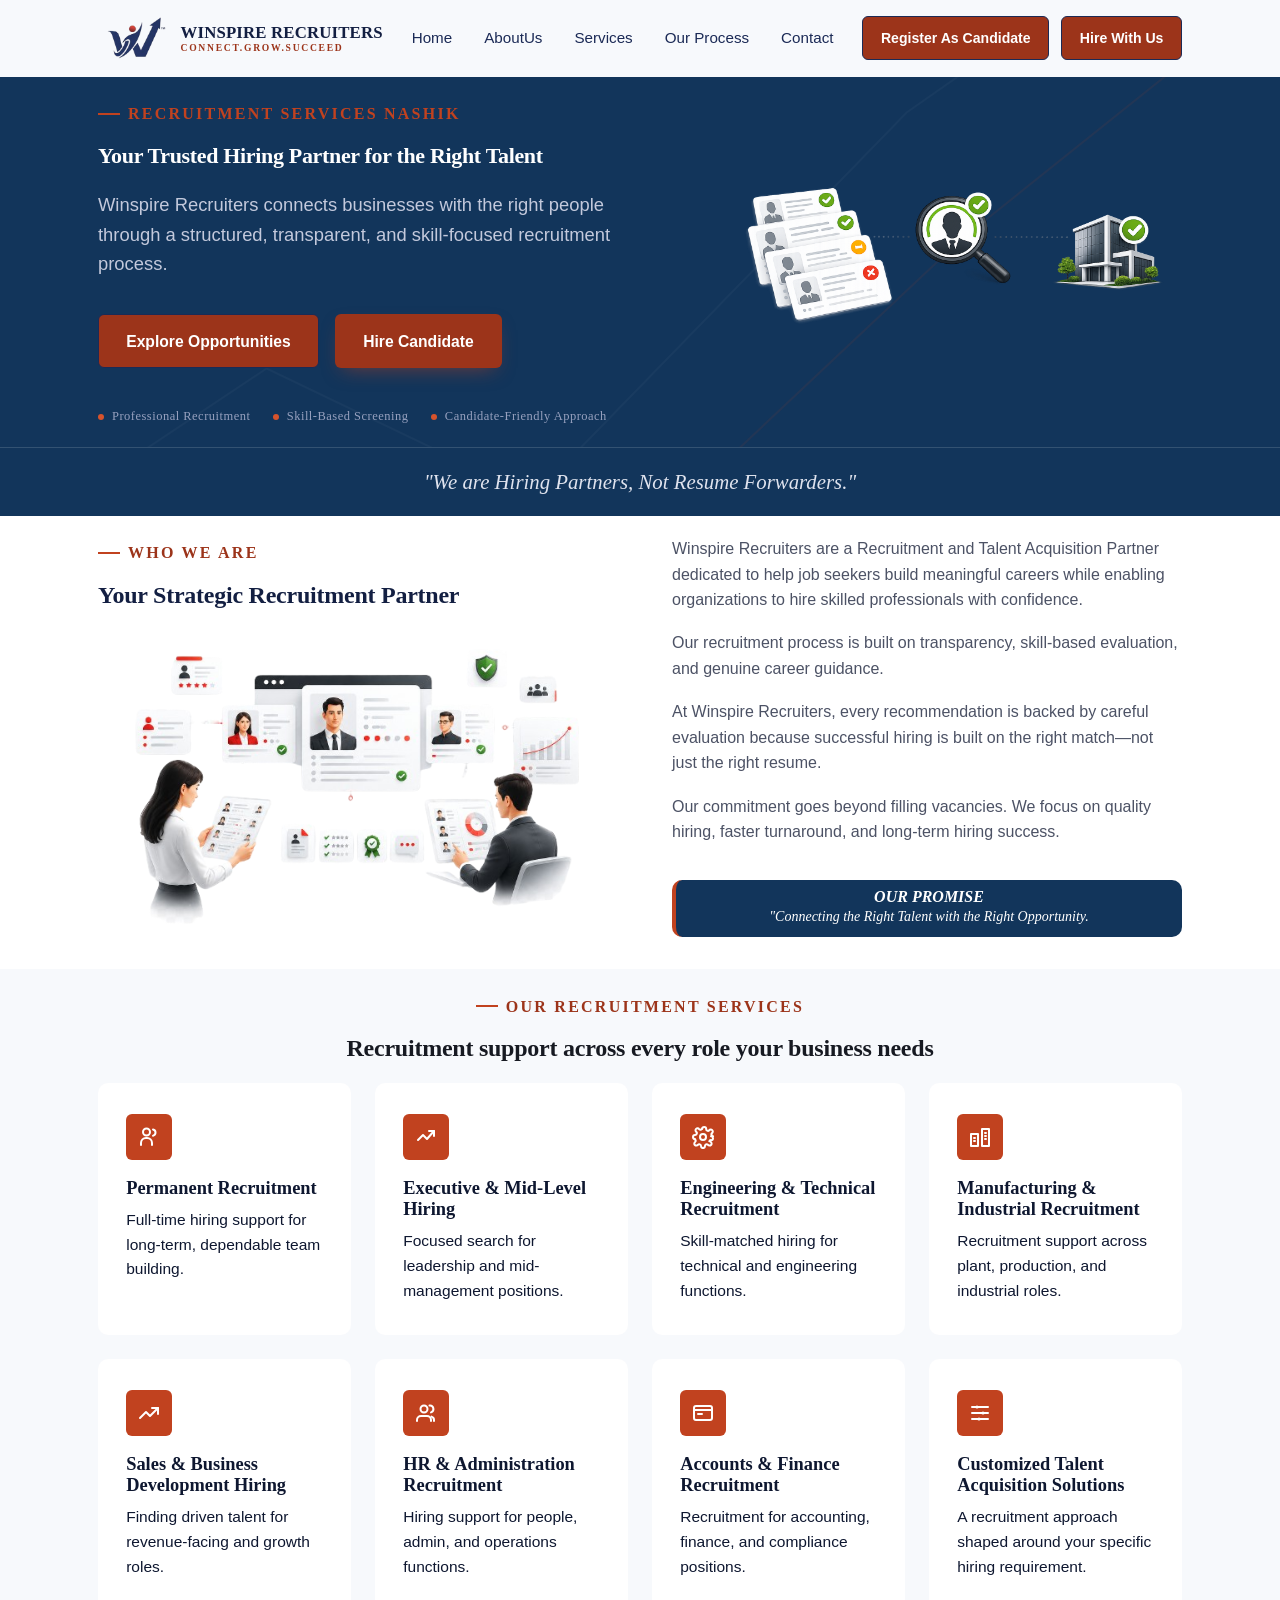
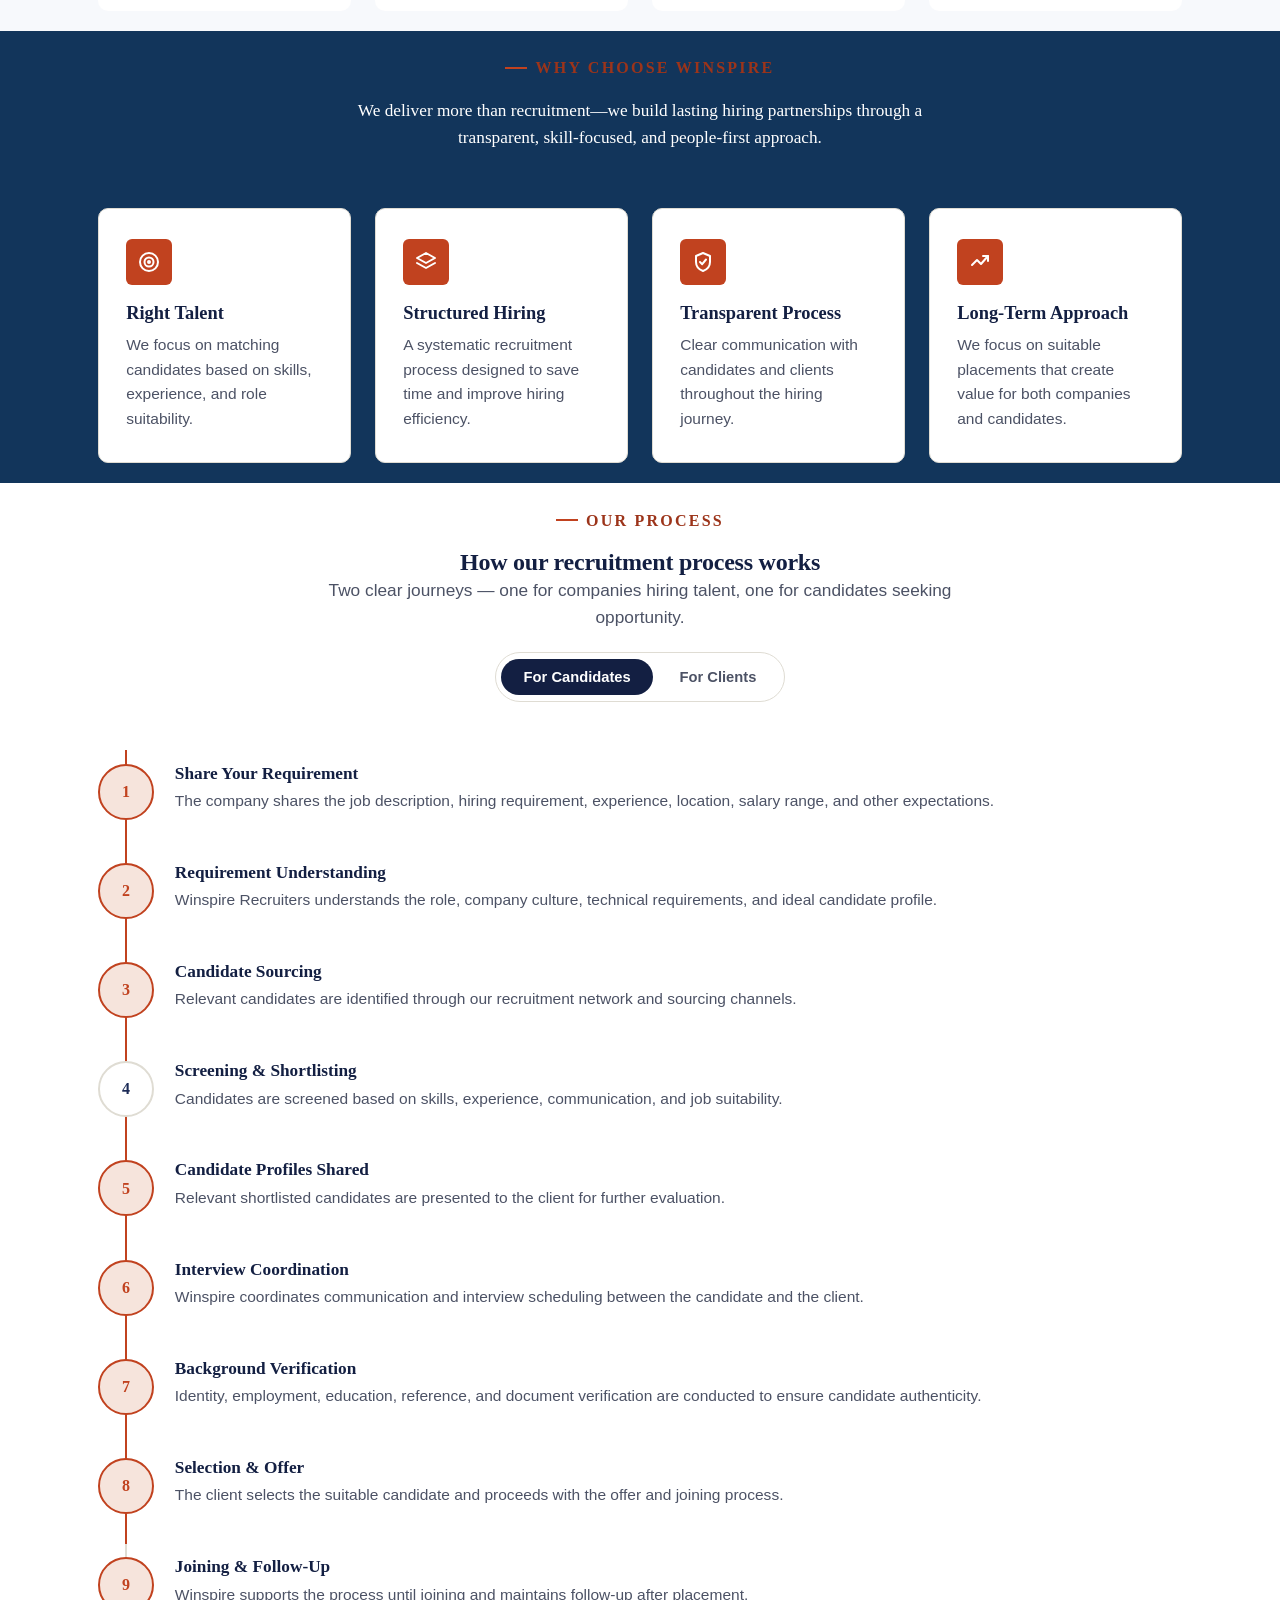
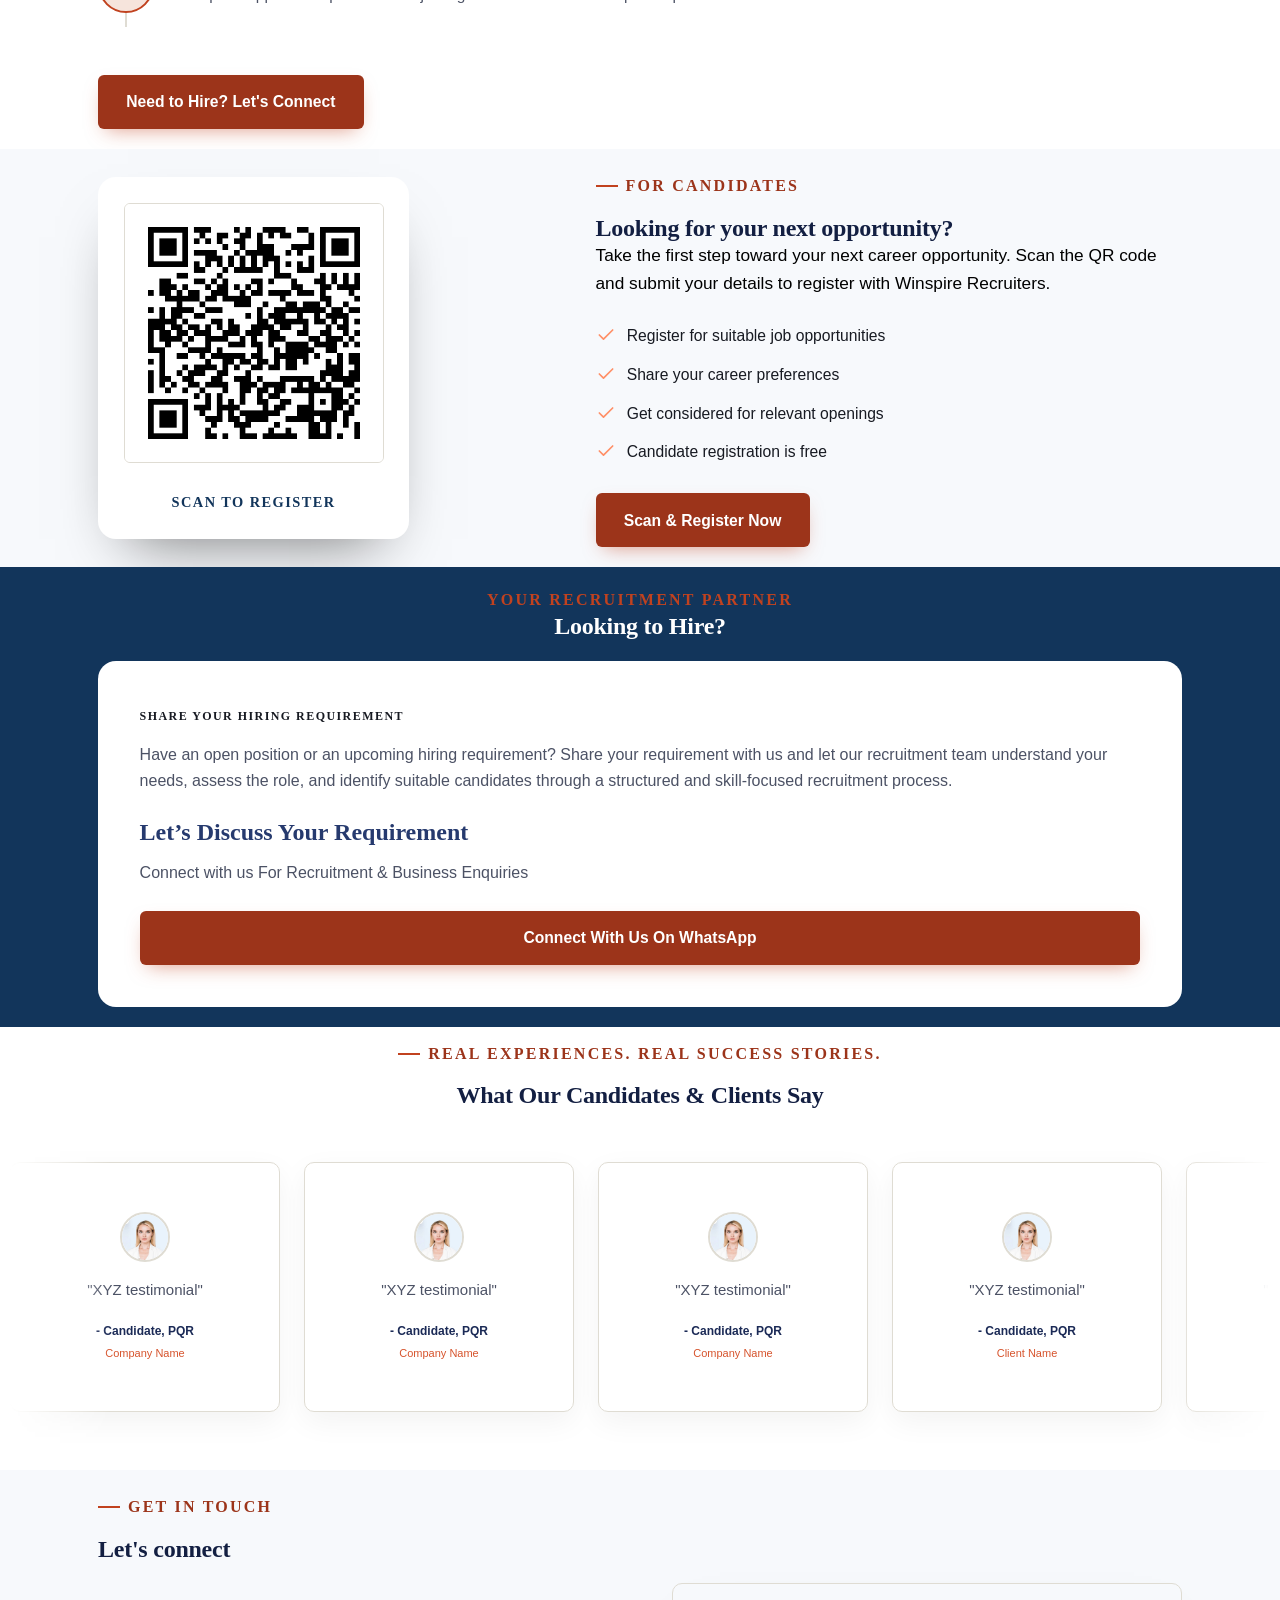
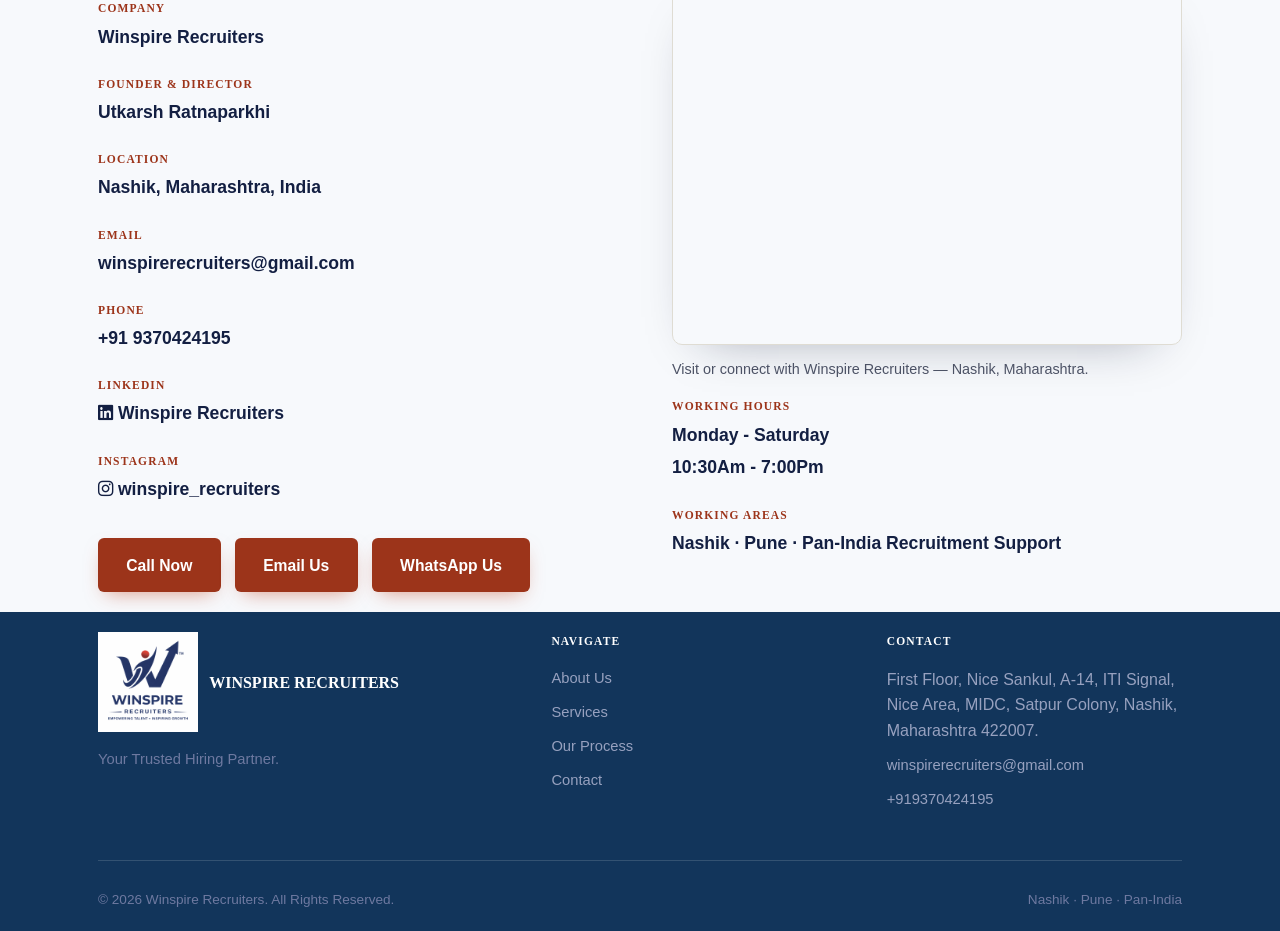
==== commit 932be273: "Add job opportunities page and update landing page" ====
--- a/index.html
+++ b/index.html
@@ -76,15 +76,15 @@
       <a href="#about">AboutUs</a>
       <a href="#services">Services</a>
       <a href="#process">Our Process</a>
+      <!-- <a href="#jobopportunitiespage">Explore Job Roles</a> -->
       <!-- <a href="#for-candidates">For Candidates</a>
       <a href="#for-clients">For Clients</a> -->
       <a href="#contact">Contact</a>
     </nav>
 
     <div class="nav-cta">
+      <a href="#for-candidates" class="btn btn-outline btn-sm">Register As Candidate</a>
       <a href="#for-clients" class="btn btn-outline btn-sm">Hire With Us</a>
-
-      <a href="#for-candidates" class="btn btn-outline btn-sm">Register</a>
 
       <button class="nav-toggle" aria-label="Open menu" aria-expanded="false" aria-controls="primary-nav">
         <span></span><span></span><span></span>
@@ -112,8 +112,8 @@
         <p class="hero-lede">
           Winspire Recruiters connects businesses with the right people through a structured, transparent, and skill-focused recruitment process.
         <div class="hero-ctas">
-          <a href="#for-clients" class="btn btn-primary">Hire Talent</a>
-          <a href="#for-candidates" class="btn btn-outline">Find Your Next Opportunity</a>
+          <a href="jobopportunitiespage.html" class="btn btn-outline">Explore Opportunities</a>
+          <a href="#for-clients" class="btn btn-primary">Hire Candidate</a>
         </div>
         <div class="hero-trust">
           <span>Professional Recruitment</span>
@@ -216,7 +216,7 @@
   </section>
 
   <!-- ============ WHY CHOOSE WINSPIRE ============ -->
-  <section class="section" style="background:var(--navy-800);">
+  <section class="section" style="background:#12355b">
     <div class="wrap">
       <div class="section-head center" data-reveal>
         <span class="eyebrow">WHY CHOOSE WINSPIRE</span>
@@ -268,8 +268,8 @@
 
       <div class="process-tabs-wrapper">
         <div role="tablist" aria-label="Recruitment process" class="process-tabs" data-reveal>
-          <button class="process-tab" id="tab-clients" role="tab" aria-selected="true" aria-controls="panel-clients">For Clients</button>
-          <button class="process-tab" id="tab-candidates" role="tab" aria-selected="false" aria-controls="panel-candidates" tabindex="-1">For Candidates</button>
+          <button class="process-tab" id="tab-candidates" role="tab" aria-selected="true" aria-controls="panel-candidates" tabindex="-1">For Candidates</button>
+          <button class="process-tab" id="tab-clients" role="tab" aria-selected="false" aria-controls="panel-clients">For Clients</button>
         </div>
       </div>
 
@@ -345,7 +345,7 @@
   </section>
 
   <!-- ============ AUDIENCE SPLIT ============ -->
-  <section class="section" id="for-clients" style="background:var(--navy-800);">
+  <section class="section" id="for-clients" style="background:#12355b;">
     <div class="wrap">
       <div class="section-head center" data-reveal>
         <span class="eyebrow-client">Your Recruitment Partner</span>
@@ -371,21 +371,19 @@
     </div>
   </section>
 
-  <!-- ============ FINAL CTA ============ -->
-  
-  <!-- Testimonials -->
+<!-- Testimonials --> 
   <!-- Testimonial Heading -->
-<!-- <div class="Testimonial-section">
+    <div class="Testimonial-section">
 <div class="section-head center" data-reveal>
     <span class="eyebrow">Real Experiences. Real Success Stories.</span>
     <h2>What Our Candidates & Clients Say</h2>
-</div> -->
-
-<!-- Testimonial Slider -->
-<!-- <div class="testimonial-slider">
-    <div class="testimonial-track"> -->
+</div> 
+
+  <!-- Testimonial Slider  -->
+ <div class="testimonial-slider">
+    <div class="testimonial-track"> 
         <!-- Card 1 -->
-        <!-- <div class="card-testimonial">
+        <div class="card-testimonial">
             <div class="card-icon-testimonial">
                 <img src="Assets/testi_eximg.jfif" alt="Candidate">
             </div>
@@ -398,10 +396,10 @@
             <p class="comapny-testi">
                 Company Name
             </p>
-        </div> -->
+        </div>
 
         <!-- Card 2 -->
-        <!-- <div class="card-testimonial">
+        <div class="card-testimonial">
             <div class="card-icon-testimonial">
                 <img src="Assets/testi_eximg.jfif" alt="Candidate">
             </div>
@@ -414,10 +412,10 @@
             <p class="comapny-testi">
                 Company Name
             </p>
-        </div> -->
+        </div>
 
         <!-- Card 3 -->
-        <!-- <div class="card-testimonial">
+        <div class="card-testimonial">
             <div class="card-icon-testimonial">
                 <img src="Assets/testi_eximg.jfif" alt="Candidate">
             </div>
@@ -430,10 +428,10 @@
             <p class="comapny-testi">
                 Company Name
             </p>
-        </div> -->
+        </div>
 
         <!-- Card 4 -->
-        <!-- <div class="card-testimonial">
+        <div class="card-testimonial">
             <div class="card-icon-testimonial">
                 <img src="Assets/testi_eximg.jfif" alt="Candidate">
             </div>
@@ -446,10 +444,10 @@
             <p class="comapny-testi">
                 Client Name
             </p>
-        </div> -->
+        </div>
 
         <!-- Card 5 -->
-        <!-- <div class="card-testimonial">
+        <div class="card-testimonial">
             <div class="card-icon-testimonial">
                 <img src="Assets/testi_eximg.jfif" alt="Candidate">
             </div>
@@ -462,10 +460,10 @@
             <p class="comapny-testi">
                 Client Name
             </p>
-        </div> -->
+        </div>
 
         <!-- Card 6 -->
-        <!-- <div class="card-testimonial">
+        <div class="card-testimonial">
             <div class="card-icon-testimonial">
                 <img src="Assets/testi_eximg.jfif" alt="Candidate">
             </div>
@@ -478,10 +476,10 @@
             <p class="comapny-testi">
                 Client Name
             </p>
-        </div> -->
+        </div>
 
         <!-- Card 7 -->
-        <!-- <div class="card-testimonial">
+        <div class="card-testimonial">
             <div class="card-icon-testimonial">
                 <img src="Assets/testi_eximg.jfif" alt="Candidate">
             </div>
@@ -494,11 +492,11 @@
             <p class="comapny-testi">
                 Client Name
             </p>
-        </div> -->
+        </div>
 
         <!-- Duplicate cards for seamless animation -->
 
-        <!-- <div class="card-testimonial">
+        <div class="card-testimonial">
             <div class="card-icon-testimonial">
                 <img src="Assets/testi_eximg.jfif" alt="Candidate">
             </div>
@@ -511,7 +509,7 @@
             <p class="comapny-testi">
                 Company Name
             </p>
-        </div>
+        </div> 
 
         <div class="card-testimonial">
             <div class="card-icon-testimonial">
@@ -605,10 +603,10 @@
         </div>
     </div>
 </div>
-</div> -->
+</div>
 
   <!-- ============ CONTACT ============ -->
-  <section class="section" id="contact" style="background-color: #f0eee8;">
+  <section class="section" id="contact" style="background-color: #f7f9fc;">
     <div class="wrap">
       <div class="section-head" data-reveal>
         <span class="eyebrow">Get In Touch</span>
--- a/style.css
+++ b/style.css
@@ -16,6 +16,8 @@
   --paper-dim: #f0eee8;
   --white: #ffffff;
 
+  --slate-gray: #4A5568;
+
   --ink: #171a22;
   --ink-soft: #4c5265;
 
@@ -65,6 +67,12 @@
   line-height: 1.6;
   font-size: 16px;
   -webkit-font-smoothing: antialiased;
+}
+
+html,
+body {
+    max-width: 100%;
+    overflow-x: clip;
 }
 
 img {
@@ -253,6 +261,7 @@
 } */
  .section{
   padding: 20px;
+  background: var(--white);
  }
 
 .section-head {
@@ -401,15 +410,17 @@
   position: sticky;
   top: 0;
   z-index: 1000;
-  background: rgba(248, 247, 244, 0.9);
+  /* background: rgba(248, 247, 244, 0.9); */
+  background: #f7f9fc;
   backdrop-filter: blur(10px);
   border-bottom: 1px solid transparent;
   transition: background var(--dur-sm) var(--ease), border-color var(--dur-sm) var(--ease),
-    box-shadow var(--dur-sm) var(--ease);
+  box-shadow var(--dur-sm) var(--ease);
 }
 
 .navbar.is-scrolled {
-  background: rgba(248, 247, 244, 0.97);
+  /* background: rgba(248, 247, 244, 0.97); */
+   background: #f7f9fc;
   border-color: var(--line);
   box-shadow: 0 6px 24px -18px rgba(14, 23, 48, 0.4);
 }
@@ -524,13 +535,12 @@
 /* ---------- Hero ---------- */
 .hero {
   position: relative;
-  background: radial-gradient(120% 120% at 85% -10%, var(--navy-600) 0%, var(--navy-700) 45%, var(--navy-800) 100%);
+  /* background: radial-gradient(120% 120% at 85% -10%, var(--navy-600) 0%, var(--navy-700) 45%, var(--navy-800) 100%); */
+  background: #12355b;
   color: var(--white);
   overflow: hidden;
   padding-top: 20px;
   padding-bottom: 20px;
-  /* padding-top: clamp(3.5rem, 8vw, 6rem);
-  padding-bottom: clamp(3.5rem, 8vw, 6rem); */
 }
 
 .hero-arrow-field {
@@ -544,15 +554,16 @@
 .hero-arrow-field svg {
   width: 100%;
   height: 100%;
+  display: block;
 }
 
 .hero .wrap {
   position: relative;
   z-index: 1;
   display: grid;
-  grid-template-columns: 1.05fr 0.95fr;
-  /* gap: clamp(2rem, 5vw, 4rem); */
+  grid-template-columns: 1.1fr 0.9fr;
   align-items: center;
+  gap: 4rem;
 }
 
 .hero-copy h1 {
@@ -678,7 +689,8 @@
 
 /* ---------- Marquee-style positioning strip ---------- */
 .positioning-strip {
-  background: var(--navy-800);
+  /* background: var(--navy-800); */
+  background: #12355b;
   color: var(--white);
   padding: 1.1rem 0;
   border-top: 1px solid var(--line-dark);
@@ -777,7 +789,8 @@
 .positioning-banner {
   margin-top: 2.2rem;
   padding: 8px;
-  background: var(--navy-900);
+  /* background: var(--navy-900); */
+   background: #12355b;
   color: var(--white);
   border-radius: var(--radius-md);
   border-left: 4px solid var(--rust-600);
@@ -837,8 +850,8 @@
 
 /* ---------- Services ---------- */
 .services-section {
-  /* background: var(--navy-950); */
-  background: var(--paper-dim);
+  /* background: var(--paper-dim); */
+  background: #f7f9fc;
   color: var(--white);
 }
 
@@ -885,7 +898,8 @@
 
 /* ---------- Process ---------- */
 .process-section {
-  background: var(--paper);
+  /* background: var(--paper); */
+  background:var(--white)
 }
 
 .process-tabs-wrapper {
@@ -1016,7 +1030,8 @@
 
 /* ---------- QR / Candidate registration ---------- */
 .registration-section {
-  background: var(--paper-dim);
+  /* background: var(--paper-dim); */
+  background: #f7f9fc;
   color: var(--ink);
   position: relative;
   overflow: hidden;
@@ -1278,6 +1293,7 @@
 ========================= */
 .Testimonial-section{
   padding: 10px 10px;
+  background: var(--white);
 }
 .testimonial-slider {
     width: 100%;
@@ -1418,7 +1434,8 @@
 
 /* ---------- Footer ---------- */
 .footer {
-  background:var(--navy-800);
+  /* background:var(--navy-800); */
+  background: #12355b;
   color: #97a1bf;
   padding: 20px 20px;
 }
@@ -1597,7 +1614,6 @@
     height: 76px;
     position: relative;
   }
-
   /* Hide desktop navigation initially */
   .nav-links {
     position: fixed;
@@ -1607,7 +1623,10 @@
     bottom: 0;
 
     width: 100%;
+    max-width: 100%;
     height: calc(100vh - 76px);
+
+    box-sizing: border-box;
 
     display: flex;
     flex-direction: column;
@@ -1732,68 +1751,8 @@
   .grid-3 {
     grid-template-columns: repeat(2, 1fr);
   }
-}
-
-/* @media (max-width: 900px) {
-  .nav-links {
-    position: fixed;
-    inset: 76px 0 0 0;
-    background: var(--paper);
-    flex-direction: column;
-    align-items: flex-start;
-    padding: 2rem var(--gutter);
-    gap: 1.6rem;
-    transform: translateX(100%);
-    transition: transform var(--dur-md) var(--ease);
-    overflow-y: auto;
-    z-index: 999;
-  }
-
-  .nav-links.is-open {
-    transform: translateX(0);
-  }
-
-  .nav-links a {
-    font-size: 1.15rem;
-  }
-
-  .nav-toggle {
-    display: flex;
-  }
-
-  .nav-cta .btn-outline {
-    display: none;
-  }
-
-  .hero .wrap {
-    grid-template-columns: 1fr;
-  }
-
-  .hero-visual {
-    order: -1;
-    max-width: 340px;
-    margin: 0 auto 1rem;
-  }
-
-  .about-grid,
-  .registration-grid,
-  .audience-split,
-  .contact-grid {
-    grid-template-columns: 1fr;
-  }
-
-  .registration-grid .qr-card {
-    justify-self: start;
-  }
-
-  .mobile-only-btn {
-    display: inline-flex;
-  }
-
-  .grid-3 {
-    grid-template-columns: repeat(2, 1fr);
-  }
-} */
+
+}
 
 @media (max-width: 640px) {
   .grid-4,
@@ -1833,7 +1792,6 @@
     align-items: stretch;
   }
 }
-
 
 /* ---------- Reduced motion ---------- */
 @media (prefers-reduced-motion: reduce) {
@@ -1860,3 +1818,461 @@
     transform: none;
   }
 }
+
+
+/* =========================================================
+   JOB OPPORTUNITIES PAGE
+   ========================================================= */
+
+.job-opportunities-page {
+  background: #f7f9fc;
+  padding: 80px 20px;
+  min-height: 100vh;
+}
+
+.job-opportunity {
+  width: min(1180px, 100%);
+  margin: 0 auto;
+}
+
+/* =========================================================
+   PAGE INTRO
+   ========================================================= */
+
+.job-opportunity > h1 {
+  text-align: center;
+  font-size: clamp(2rem, 4vw, 3rem);
+  font-weight: 700;
+  color: #12355b;
+  margin: 0 0 18px;
+  letter-spacing: -0.5px;
+}
+
+.intro-text {
+  max-width: 850px;
+  margin: 0 auto 60px;
+  text-align: center;
+  color: #5d6878;
+  font-size: 1.05rem;
+  line-height: 1.8;
+}
+
+/* =========================================================
+   JOB SECTION
+   ========================================================= */
+
+.job-section {
+  margin-bottom: 65px;
+}
+
+.job-section > h2 {
+  position: relative;
+  font-size: 1.8rem;
+  color: #12355b;
+  font-weight: 700;
+  margin: 0 0 28px;
+  padding-left: 18px;
+}
+
+.job-section > h2::before {
+  content: "";
+  position: absolute;
+  left: 0;
+  top: 5px;
+  width: 5px;
+  height: 30px;
+  background: var(--rust-600);
+  border-radius: 4px;
+}
+
+/* =========================================================
+   JOB CARD
+   ========================================================= */
+
+.job-card {
+  background: #ffffff;
+  border: 1px solid #e5eaf0;
+  border-radius: 14px;
+  padding: 28px 30px;
+  margin-bottom: 20px;
+
+  box-shadow: 0 5px 18px rgba(18, 53, 91, 0.06);
+
+  transition:
+    transform 0.25s ease,
+    box-shadow 0.25s ease,
+    border-color 0.25s ease;
+}
+
+.job-card:hover {
+  transform: translateY(-3px);
+  border-color: #cfd9e5;
+  box-shadow: 0 10px 28px rgba(18, 53, 91, 0.1);
+}
+
+/* =========================================================
+   JOB CARD HEADING
+   ========================================================= */
+
+.job-card h3 {
+  margin: 0 0 7px;
+  color: #173f68;
+  font-size: 1.25rem;
+  font-weight: 700;
+}
+
+/* =========================================================
+   ROLE LEVEL
+   ========================================================= */
+
+.role-level {
+  display: inline-block;
+  margin: 0 0 18px;
+  color: var(--rust-600);
+  font-size: 0.86rem;
+  font-weight: 600;
+  letter-spacing: 0.2px;
+}
+
+/* =========================================================
+   ROLE PILLS
+   ========================================================= */
+
+.small-pills {
+  display: flex;
+  flex-wrap: wrap;
+  gap: 9px;
+  margin-bottom: 20px;
+}
+
+.small-pills span {
+  display: inline-flex;
+  align-items: center;
+
+  background: #f1f5f9;
+  color: #34495e;
+
+  border: 1px solid #e1e7ee;
+  border-radius: 50px;
+
+  padding: 7px 13px;
+
+  font-size: 0.84rem;
+  font-weight: 500;
+  line-height: 1.3;
+
+  transition:
+    background 0.2s ease,
+    border-color 0.2s ease,
+    color 0.2s ease;
+}
+
+.small-pills span:hover {
+  background: #eaf2fa;
+  border-color: #c8d9e9;
+  color: #123f69;
+}
+
+/* =========================================================
+   JOB DESCRIPTION
+   ========================================================= */
+
+.job-description {
+  margin: 0;
+  padding-top: 17px;
+  border-top: 1px solid #edf0f3;
+
+  color: #667384;
+  font-size: 0.94rem;
+  line-height: 1.7;
+}
+
+/* =========================================================
+   CANDIDATE SKILLS SECTION
+   ========================================================= */
+
+.candidate-section {
+  margin-top: 80px;
+  padding: 55px 45px;
+
+  background: #ffffff;
+  border: 1px solid #e3e9ef;
+  border-radius: 18px;
+
+  box-shadow: 0 6px 25px rgba(18, 53, 91, 0.06);
+}
+
+.candidate-section > h2 {
+  margin: 0 0 12px;
+
+  text-align: center;
+
+  color: #12355b;
+  font-size: 1.9rem;
+  font-weight: 700;
+}
+
+.candidate-section > p {
+  max-width: 750px;
+  margin: 0 auto 35px;
+
+  text-align: center;
+
+  color: #667384;
+  font-size: 0.98rem;
+  line-height: 1.7;
+}
+
+/* =========================================================
+   SKILL COLUMNS
+   ========================================================= */
+
+.skill-columns {
+  display: grid;
+  grid-template-columns: repeat(2, minmax(0, 1fr));
+  gap: 24px;
+}
+
+.skill-card {
+  padding: 28px;
+
+  background: #f8fafc;
+  border: 1px solid #e4eaf0;
+  border-radius: 13px;
+}
+
+.skill-card h3 {
+  margin: 0 0 12px;
+
+  color: #173f68;
+  font-size: 1.15rem;
+  font-weight: 700;
+}
+
+.skill-card p {
+  margin: 0;
+
+  color: #667384;
+  font-size: 0.94rem;
+  line-height: 1.75;
+}
+
+/* =========================================================
+   FINAL CTA
+   ========================================================= */
+
+.opportunity-cta {
+  margin-top: 65px;
+  padding: 60px 30px;
+
+  text-align: center;
+
+  background: #12355b;
+  border-radius: 20px;
+
+  box-shadow: 0 12px 35px rgba(18, 53, 91, 0.15);
+}
+
+.opportunity-cta h2 {
+  margin: 0 0 14px;
+
+  color: #ffffff;
+
+  font-size: clamp(1.6rem, 3vw, 2.2rem);
+  font-weight: 700;
+}
+
+.opportunity-cta > p {
+  max-width: 700px;
+  margin: 0 auto 32px;
+
+  color: rgba(255, 255, 255, 0.82);
+
+  font-size: 0.98rem;
+  line-height: 1.75;
+}
+
+/* =========================================================
+   QR CARD
+   ========================================================= */
+
+.opportunity-cta .qr-card {
+  width: fit-content;
+  margin: 0 auto;
+
+  display: flex;
+  flex-direction: column;
+  align-items: center;
+
+  background: #ffffff;
+
+  padding: 18px 18px 15px;
+
+  border-radius: 14px;
+
+  box-shadow: 0 8px 25px rgba(0, 0, 0, 0.15);
+}
+
+.opportunity-cta .qr-card img {
+  display: block;
+
+  width: 260px;
+  max-width: 100%;
+  height: auto;
+
+  border-radius: 5px;
+}
+
+.qr-card-label {
+  display: block;
+
+  margin-top: 12px;
+
+  color: #12355b;
+
+  font-size: 0.9rem;
+  font-weight: 700;
+}
+
+/* =========================================================
+   TABLET
+   ========================================================= */
+
+@media (max-width: 768px) {
+
+  .job-opportunities-page {
+    padding: 60px 16px;
+  }
+
+  .intro-text {
+    font-size: 0.98rem;
+    margin-bottom: 45px;
+  }
+
+  .job-section {
+    margin-bottom: 50px;
+  }
+
+  .job-section > h2 {
+    font-size: 1.55rem;
+  }
+
+  .job-card {
+    padding: 23px 22px;
+  }
+
+  .candidate-section {
+    padding: 40px 25px;
+    margin-top: 55px;
+  }
+
+  .skill-columns {
+    grid-template-columns: 1fr;
+  }
+
+  .opportunity-cta {
+    margin-top: 50px;
+    padding: 45px 20px;
+  }
+}
+
+/* =========================================================
+   MOBILE
+   ========================================================= */
+
+@media (max-width: 480px) {
+
+  .job-opportunities-page {
+    padding: 45px 12px;
+  }
+
+  .job-opportunity > h1 {
+    font-size: 1.9rem;
+  }
+
+  .intro-text {
+    font-size: 0.92rem;
+    line-height: 1.65;
+    margin-bottom: 38px;
+  }
+
+  .job-section > h2 {
+    font-size: 1.35rem;
+    padding-left: 14px;
+  }
+
+  .job-section > h2::before {
+    width: 4px;
+    height: 24px;
+    top: 3px;
+  }
+
+  .job-card {
+    padding: 20px 17px;
+    border-radius: 12px;
+  }
+
+  .job-card h3 {
+    font-size: 1.1rem;
+  }
+
+  .role-level {
+    font-size: 0.8rem;
+  }
+
+  .small-pills {
+    gap: 7px;
+  }
+
+  .small-pills span {
+    padding: 6px 10px;
+    font-size: 0.76rem;
+  }
+
+  .job-description {
+    font-size: 0.87rem;
+    line-height: 1.65;
+  }
+
+  .candidate-section {
+    padding: 32px 17px;
+    border-radius: 14px;
+  }
+
+  .candidate-section > h2 {
+    font-size: 1.5rem;
+  }
+
+  .candidate-section > p {
+    font-size: 0.9rem;
+  }
+
+  .skill-card {
+    padding: 21px 18px;
+  }
+
+  .skill-card h3 {
+    font-size: 1.05rem;
+  }
+
+  .skill-card p {
+    font-size: 0.87rem;
+  }
+
+  .opportunity-cta {
+    padding: 38px 16px;
+    border-radius: 15px;
+  }
+
+  .opportunity-cta h2 {
+    font-size: 1.45rem;
+  }
+
+  .opportunity-cta > p {
+    font-size: 0.88rem;
+  }
+
+  .opportunity-cta .qr-card img {
+    width: 220px;
+  }
+}
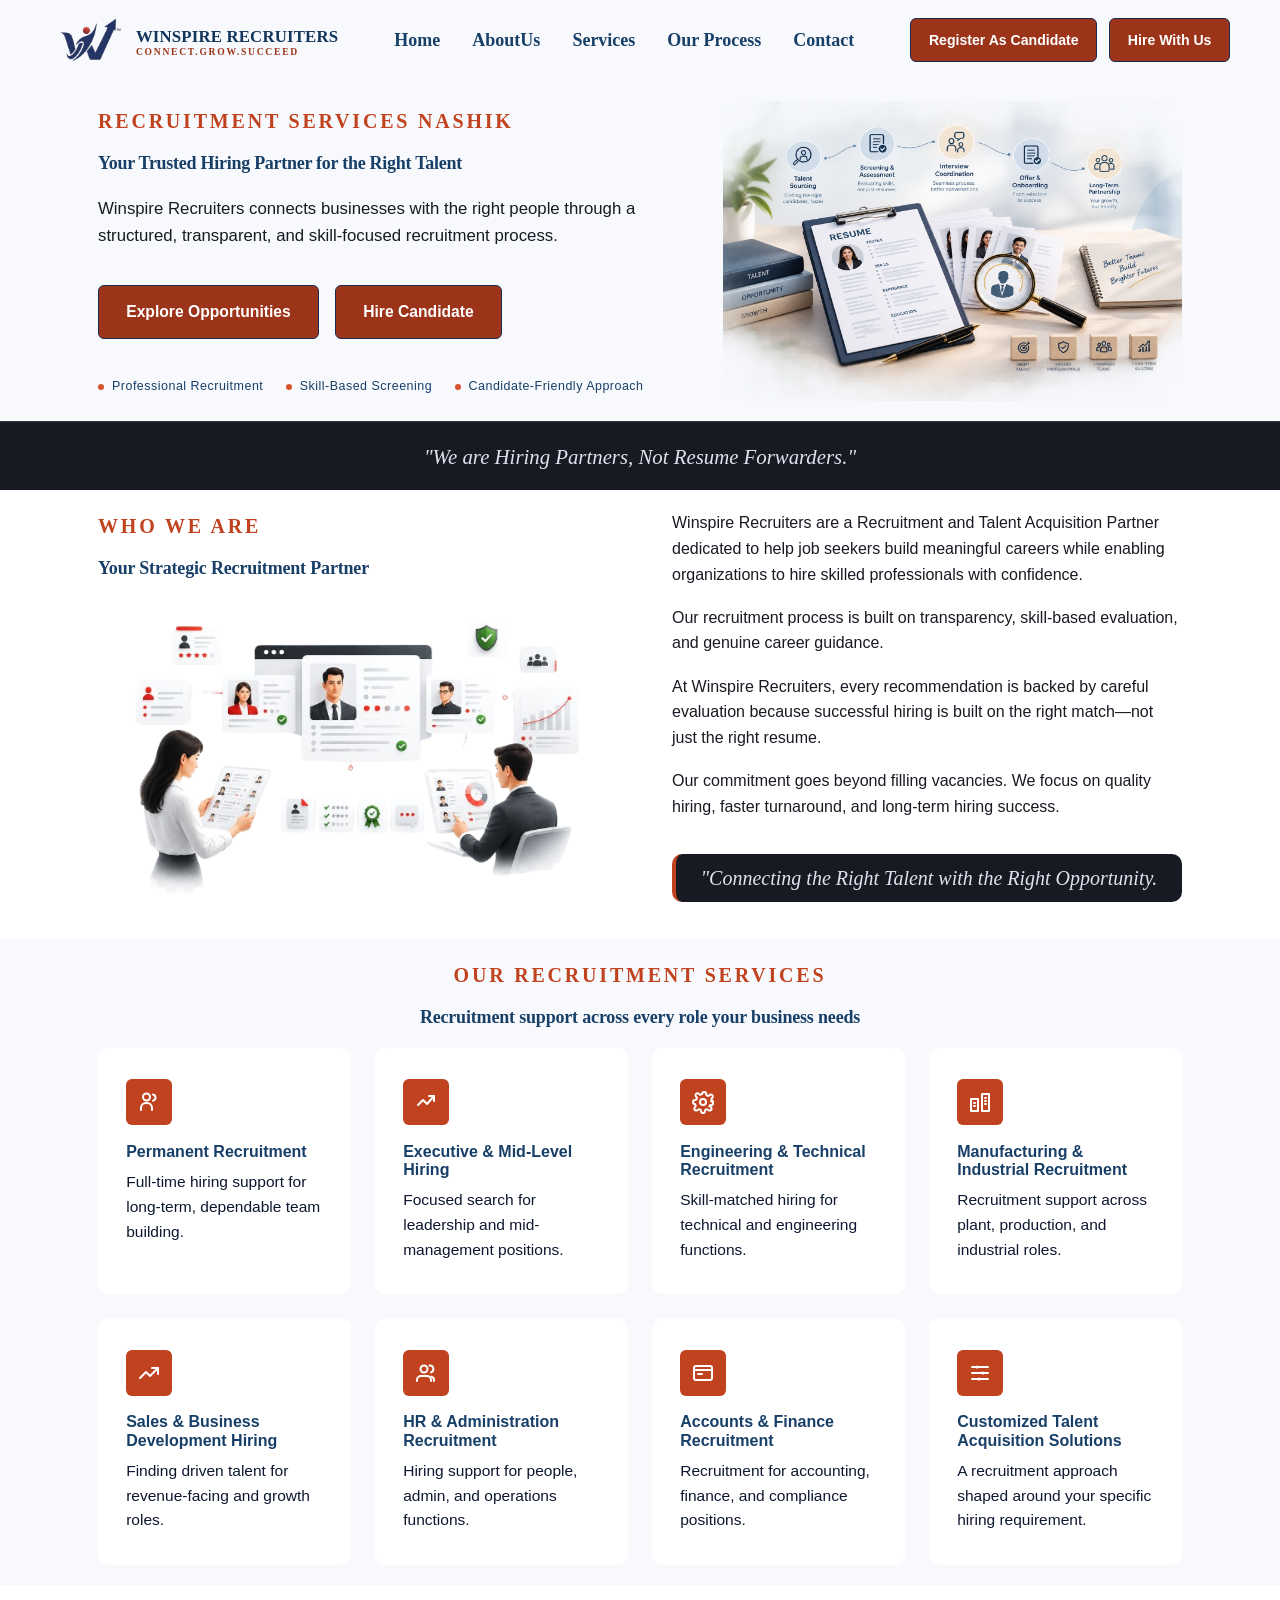
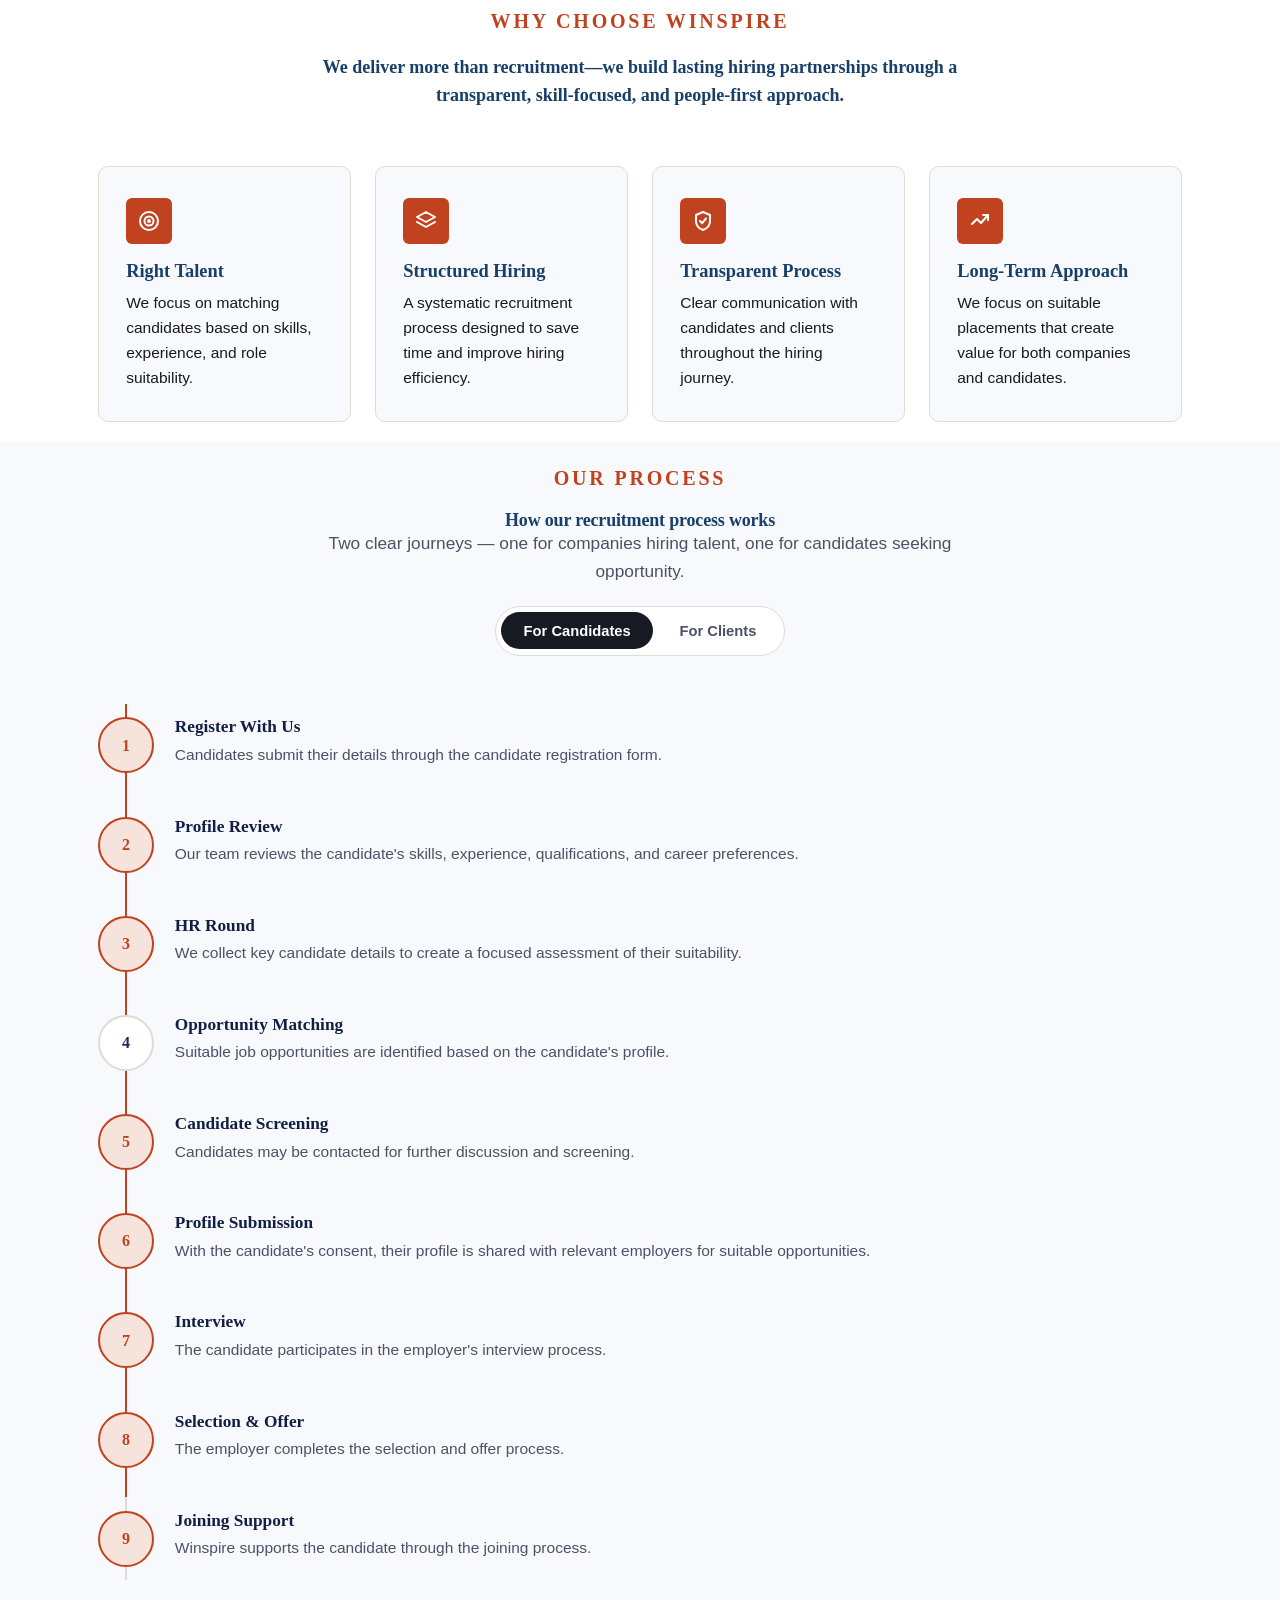
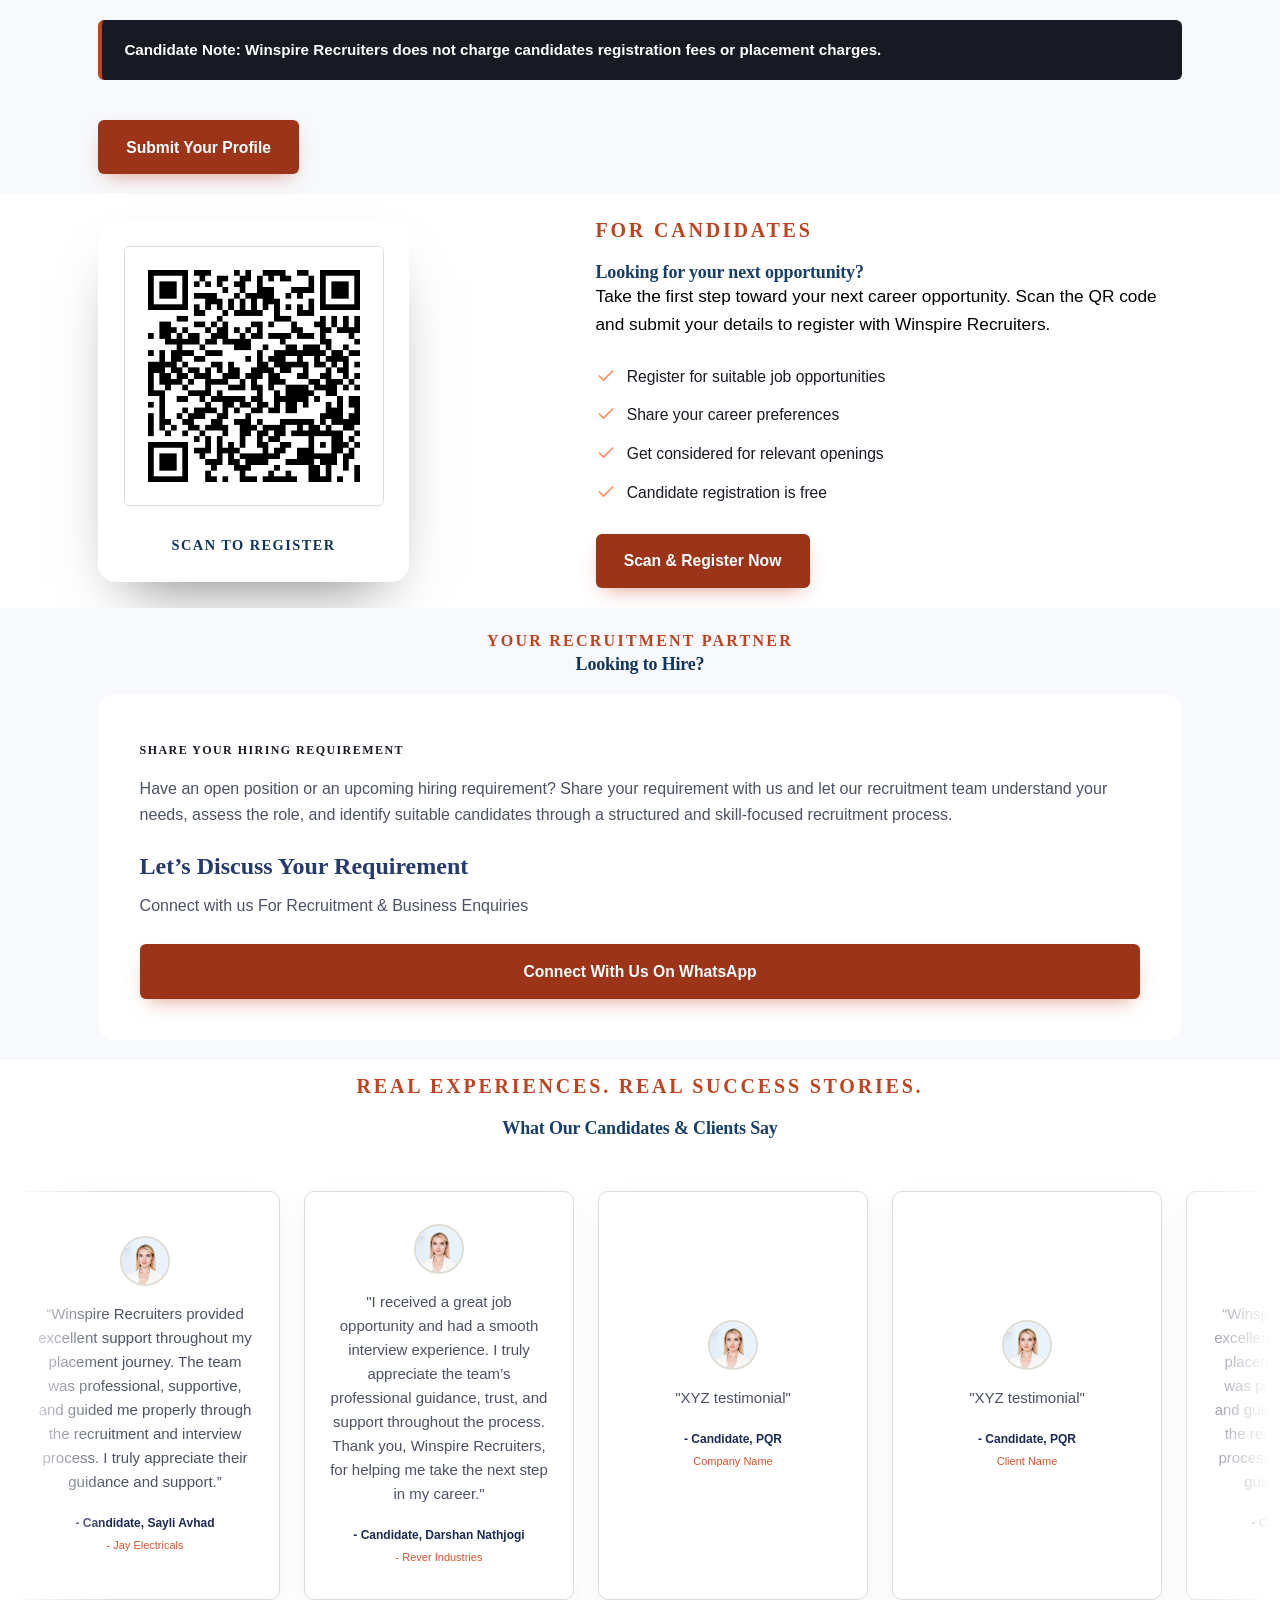
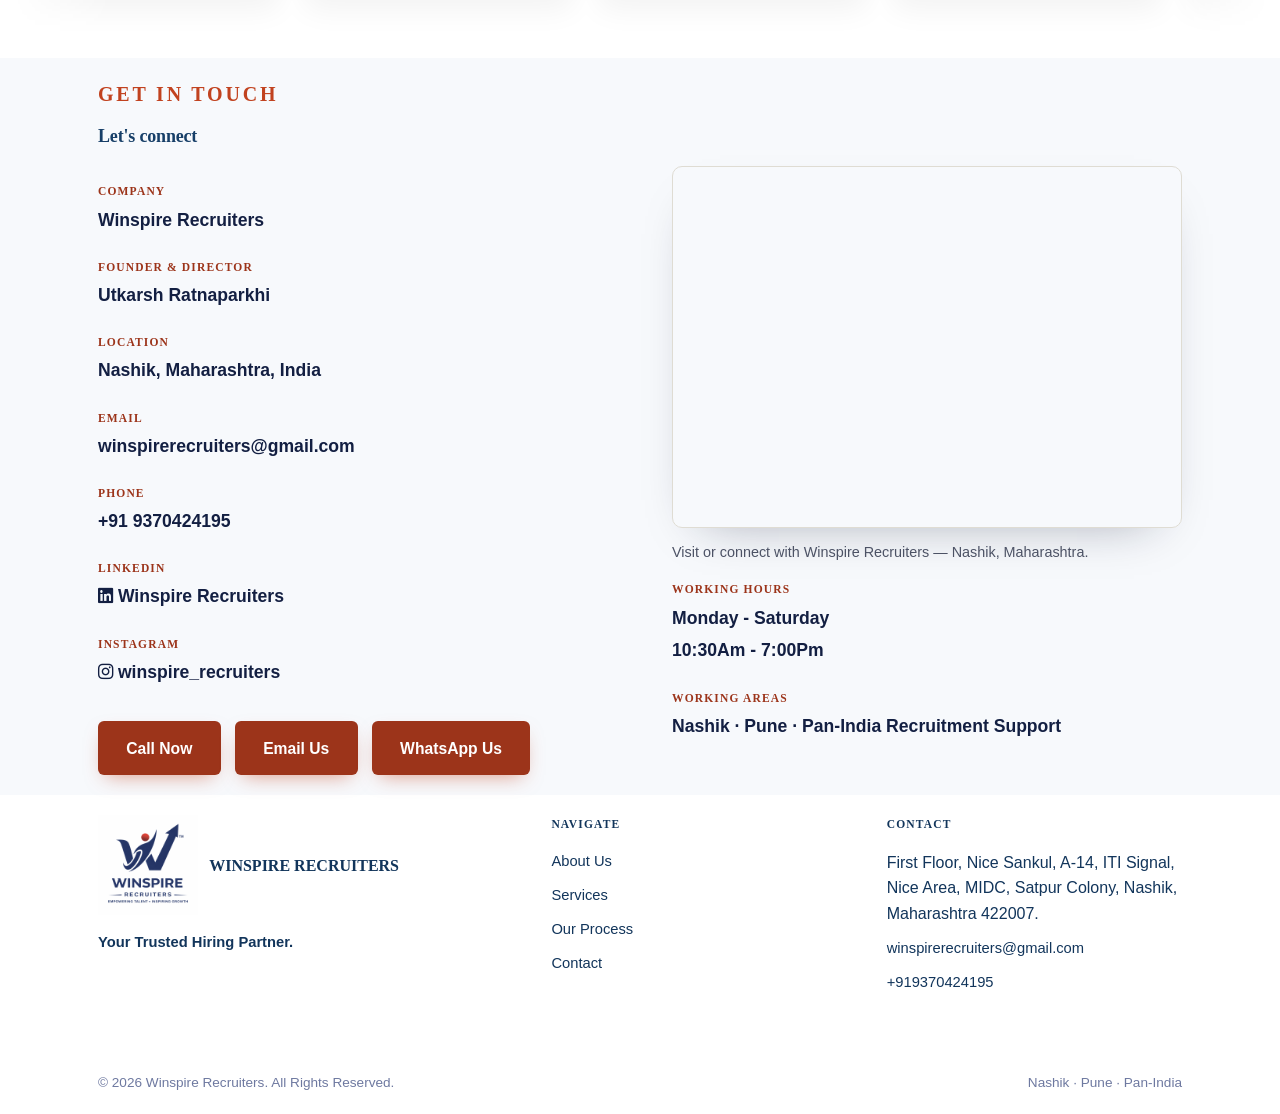
==== commit 824c55eb: "Add the hero image and css font styles" ====
--- a/index.html
+++ b/index.html
@@ -97,12 +97,12 @@
 
   <!-- ============ HERO ============ -->
   <section class="hero" id="home">
-    <div class="hero-arrow-field" aria-hidden="true">
+    <!-- <div class="hero-arrow-field" aria-hidden="true">
       <svg viewBox="0 0 1200 800" preserveAspectRatio="xMidYMid slice">
         <path d="M-50 700 L250 500 L500 620 L850 260 L1250 -20" fill="none" stroke="#ffffff" stroke-opacity="0.06" stroke-width="2" />
         <path d="M-50 780 L300 600 L560 700 L900 380 L1300 60" fill="none" stroke="#c1421f" stroke-opacity="0.18" stroke-width="2" />
       </svg>
-    </div>
+    </div> -->
 
     <div class="wrap">
       <div class="hero-copy" data-reveal>
@@ -113,7 +113,7 @@
           Winspire Recruiters connects businesses with the right people through a structured, transparent, and skill-focused recruitment process.
         <div class="hero-ctas">
           <a href="jobopportunitiespage.html" class="btn btn-outline">Explore Opportunities</a>
-          <a href="#for-clients" class="btn btn-primary">Hire Candidate</a>
+          <a href="#for-clients" class="btn btn-outline">Hire Candidate</a>
         </div>
         <div class="hero-trust">
           <span>Professional Recruitment</span>
@@ -123,7 +123,7 @@
       </div>
 
       <div class="hero-visual" data-reveal>
-        <img class="hero_img" src="Assets/heroimg.png">
+        <img class="hero_img" src="Assets/heroimage.png">
       </div>
     </div>
   </section>
@@ -149,7 +149,7 @@
           <p>At Winspire Recruiters, every recommendation is backed by careful evaluation because successful hiring is built on the right match—not just the right resume.</p>
           <p>Our commitment goes beyond filling vacancies. We focus on quality hiring, faster turnaround, and long-term hiring success.</p>
           <div class="positioning-banner">
-            <h1>OUR PROMISE</h1>
+            <!-- <h1>OUR PROMISE</h1> -->
             <p>"Connecting the Right Talent with the Right Opportunity.</p>
           </div>
         </div>
@@ -216,12 +216,12 @@
   </section>
 
   <!-- ============ WHY CHOOSE WINSPIRE ============ -->
-  <section class="section" style="background:#12355b">
+  <section class="section" style="background:#ffffff">
     <div class="wrap">
       <div class="section-head center" data-reveal>
         <span class="eyebrow">WHY CHOOSE WINSPIRE</span>
         <!-- <h2>Recruitment services, explained simply</h2> -->
-        <p class="section-sub" style="color: white;font-family: 'Times New Roman', Times, serif; font-weight: 100;">We deliver more than recruitment—we build lasting hiring partnerships through a transparent, skill-focused, and people-first approach.</p>
+        <p class="section-sub" style="color: #173f68; font-family: 'Times New Roman', Times, serif; font-size: 18px; font-weight: 600;">We deliver more than recruitment—we build lasting hiring partnerships through a transparent, skill-focused, and people-first approach.</p>
       </div>
 
       <div class="grid grid-4" style="margin-top: 3.5rem;" data-reveal-group>
@@ -273,7 +273,22 @@
         </div>
       </div>
 
-      <div class="process-panel is-active" id="panel-clients" role="tabpanel" aria-labelledby="tab-clients">
+      <div class="process-panel is-active" id="panel-candidates" role="tabpanel" aria-labelledby="tab-candidates">
+        <div class="timeline">
+          <div class="timeline-progress"></div>
+          <div class="step"><div class="step-marker">1</div><div class="step-body"><h3>Register With Us</h3><p>Candidates submit their details through the candidate registration form.</p></div></div>
+          <div class="step"><div class="step-marker">2</div><div class="step-body"><h3>Profile Review</h3><p>Our team reviews the candidate's skills, experience, qualifications, and career preferences.</p></div></div>
+          <div class="step"><div class="step-marker">3</div><div class="step-body"><h3>HR Round</h3><p>We collect key candidate details to create a focused assessment of their suitability.</p></div></div>
+          <div class="step"><div class="step-marker">4</div><div class="step-body"><h3>Opportunity Matching</h3><p>Suitable job opportunities are identified based on the candidate's profile.</p></div></div>
+          <div class="step"><div class="step-marker">5</div><div class="step-body"><h3>Candidate Screening</h3><p>Candidates may be contacted for further discussion and screening.</p></div></div>
+          <div class="step"><div class="step-marker">6</div><div class="step-body"><h3>Profile Submission</h3><p>With the candidate's consent, their profile is shared with relevant employers for suitable opportunities.</p></div></div>
+          <div class="step"><div class="step-marker">7</div><div class="step-body"><h3>Interview</h3><p>The candidate participates in the employer's interview process.</p></div></div>
+          <div class="step"><div class="step-marker">8</div><div class="step-body"><h3>Selection &amp; Offer</h3><p>The employer completes the selection and offer process.</p></div></div>
+          <div class="step"><div class="step-marker">9</div><div class="step-body"><h3>Joining Support</h3><p>Winspire supports the candidate through the joining process.</p></div></div>
+        </div>
+        <div class="candidate-note">Candidate Note: Winspire Recruiters does not charge candidates registration fees or placement charges.</div>
+
+      <div class="process-panel" id="panel-clients" role="tabpanel" aria-labelledby="tab-clients">
         <div class="timeline">
           <div class="timeline-progress"></div>
           <div class="step"><div class="step-marker">1</div><div class="step-body"><h3>Share Your Requirement</h3><p>The company shares the job description, hiring requirement, experience, location, salary range, and other expectations.</p></div></div>
@@ -291,20 +306,7 @@
         </div>
       </div>
 
-      <div class="process-panel" id="panel-candidates" role="tabpanel" aria-labelledby="tab-candidates">
-        <div class="timeline">
-          <div class="timeline-progress"></div>
-          <div class="step"><div class="step-marker">1</div><div class="step-body"><h3>Register With Us</h3><p>Candidates submit their details through the candidate registration form.</p></div></div>
-          <div class="step"><div class="step-marker">2</div><div class="step-body"><h3>Profile Review</h3><p>Our team reviews the candidate's skills, experience, qualifications, and career preferences.</p></div></div>
-          <div class="step"><div class="step-marker">3</div><div class="step-body"><h3>HR Round</h3><p>We collect key candidate details to create a focused assessment of their suitability.</p></div></div>
-          <div class="step"><div class="step-marker">4</div><div class="step-body"><h3>Opportunity Matching</h3><p>Suitable job opportunities are identified based on the candidate's profile.</p></div></div>
-          <div class="step"><div class="step-marker">5</div><div class="step-body"><h3>Candidate Screening</h3><p>Candidates may be contacted for further discussion and screening.</p></div></div>
-          <div class="step"><div class="step-marker">6</div><div class="step-body"><h3>Profile Submission</h3><p>With the candidate's consent, their profile is shared with relevant employers for suitable opportunities.</p></div></div>
-          <div class="step"><div class="step-marker">7</div><div class="step-body"><h3>Interview</h3><p>The candidate participates in the employer's interview process.</p></div></div>
-          <div class="step"><div class="step-marker">8</div><div class="step-body"><h3>Selection &amp; Offer</h3><p>The employer completes the selection and offer process.</p></div></div>
-          <div class="step"><div class="step-marker">9</div><div class="step-body"><h3>Joining Support</h3><p>Winspire supports the candidate through the joining process.</p></div></div>
-        </div>
-        <div class="candidate-note">Candidate Note: Winspire Recruiters does not charge candidates registration fees or placement charges.</div>
+      
         <div class="process-cta">
           <a href="#for-candidates" class="btn btn-primary">Submit Your Profile</a>
         </div>
@@ -345,7 +347,7 @@
   </section>
 
   <!-- ============ AUDIENCE SPLIT ============ -->
-  <section class="section" id="for-clients" style="background:#12355b;">
+  <section class="section" id="for-clients" style="background:#f7f9fc;">
     <div class="wrap">
       <div class="section-head center" data-reveal>
         <span class="eyebrow-client">Your Recruitment Partner</span>
@@ -388,6 +390,39 @@
                 <img src="Assets/testi_eximg.jfif" alt="Candidate">
             </div>
             <p class="testimonials">
+                “Winspire Recruiters provided excellent support throughout my placement journey. 
+                The team was professional, supportive, and guided me properly through the recruitment and interview process. I truly appreciate their guidance and support.”
+            </p>
+            <p class="name-test">
+                - Candidate, Sayli Avhad
+            </p>
+            <p class="comapny-testi">
+                - Jay Electricals
+            </p>
+        </div>
+
+        <!-- Card 2 -->
+        <div class="card-testimonial">
+            <div class="card-icon-testimonial">
+                <img src="Assets/testi_eximg.jfif" alt="Candidate">
+            </div>
+            <p class="testimonials">
+                "I received a great job opportunity and had a smooth interview experience. I truly appreciate the team’s professional guidance, trust, and support throughout the process. Thank you, Winspire Recruiters, for helping me take the next step in my career."
+            </p>
+            <p class="name-test">
+                - Candidate, Darshan Nathjogi 
+            </p>
+            <p class="comapny-testi">
+                - Rever Industries
+            </p>
+        </div>
+
+        <!-- Card 3 -->
+        <div class="card-testimonial">
+            <div class="card-icon-testimonial">
+                <img src="Assets/testi_eximg.jfif" alt="Candidate">
+            </div>
+            <p class="testimonials">
                 "XYZ testimonial"
             </p>
             <p class="name-test">
@@ -398,8 +433,104 @@
             </p>
         </div>
 
-        <!-- Card 2 -->
-        <div class="card-testimonial">
+        <!-- Card 4 -->
+        <div class="card-testimonial">
+            <div class="card-icon-testimonial">
+                <img src="Assets/testi_eximg.jfif" alt="Candidate">
+            </div>
+            <p class="testimonials">
+                "XYZ testimonial"
+            </p>
+            <p class="name-test">
+                - Candidate, PQR
+            </p>
+            <p class="comapny-testi">
+                Client Name
+            </p>
+        </div>
+
+        <!-- Card 5 -->
+        <!-- <div class="card-testimonial">
+            <div class="card-icon-testimonial">
+                <img src="Assets/testi_eximg.jfif" alt="Candidate">
+            </div>
+            <p class="testimonials">
+                "XYZ testimonial"
+            </p>
+            <p class="name-test">
+                - Candidate, PQR
+            </p>
+            <p class="comapny-testi">
+                Client Name
+            </p>
+        </div> -->
+
+        <!-- Card 6 -->
+        <!-- <div class="card-testimonial">
+            <div class="card-icon-testimonial">
+                <img src="Assets/testi_eximg.jfif" alt="Candidate">
+            </div>
+            <p class="testimonials">
+                "XYZ testimonial"
+            </p>
+            <p class="name-test">
+                - Candidate, PQR
+            </p>
+            <p class="comapny-testi">
+                Client Name
+            </p>
+        </div> -->
+
+        <!-- Card 7 -->
+        <!-- <div class="card-testimonial">
+            <div class="card-icon-testimonial">
+                <img src="Assets/testi_eximg.jfif" alt="Candidate">
+            </div>
+            <p class="testimonials">
+                "XYZ testimonial"
+            </p>
+            <p class="name-test">
+                - Candidate, PQR
+            </p>
+            <p class="comapny-testi">
+                Client Name
+            </p>
+        </div> -->
+
+        <!-- Duplicate cards for seamless animation -->
+
+        <div class="card-testimonial">
+            <div class="card-icon-testimonial">
+                <img src="Assets/testi_eximg.jfif" alt="Candidate">
+            </div>
+             <p class="testimonials">
+                “Winspire Recruiters provided excellent support throughout my placement journey. 
+                The team was professional, supportive, and guided me properly through the recruitment and interview process. I truly appreciate their guidance and support.”
+            </p>
+            <p class="name-test">
+                - Candidate, Sayli Avhad
+            </p>
+            <p class="comapny-testi">
+                - Jay Electricals
+            </p>
+        </div> 
+
+       <div class="card-testimonial">
+            <div class="card-icon-testimonial">
+                <img src="Assets/testi_eximg.jfif" alt="Candidate">
+            </div>
+            <p class="testimonials">
+                "I received a great job opportunity and had a smooth interview experience. I truly appreciate the team’s professional guidance, trust, and support throughout the process. Thank you, Winspire Recruiters, for helping me take the next step in my career."
+            </p>
+            <p class="name-test">
+                - Candidate, Darshan Nathjogi 
+            </p>
+            <p class="comapny-testi">
+                - Rever Industries
+            </p>
+        </div>
+
+        <!-- <div class="card-testimonial"> 
             <div class="card-icon-testimonial">
                 <img src="Assets/testi_eximg.jfif" alt="Candidate">
             </div>
@@ -414,23 +545,6 @@
             </p>
         </div>
 
-        <!-- Card 3 -->
-        <div class="card-testimonial">
-            <div class="card-icon-testimonial">
-                <img src="Assets/testi_eximg.jfif" alt="Candidate">
-            </div>
-            <p class="testimonials">
-                "XYZ testimonial"
-            </p>
-            <p class="name-test">
-                - Candidate, PQR
-            </p>
-            <p class="comapny-testi">
-                Company Name
-            </p>
-        </div>
-
-        <!-- Card 4 -->
         <div class="card-testimonial">
             <div class="card-icon-testimonial">
                 <img src="Assets/testi_eximg.jfif" alt="Candidate">
@@ -446,7 +560,6 @@
             </p>
         </div>
 
-        <!-- Card 5 -->
         <div class="card-testimonial">
             <div class="card-icon-testimonial">
                 <img src="Assets/testi_eximg.jfif" alt="Candidate">
@@ -462,7 +575,6 @@
             </p>
         </div>
 
-        <!-- Card 6 -->
         <div class="card-testimonial">
             <div class="card-icon-testimonial">
                 <img src="Assets/testi_eximg.jfif" alt="Candidate">
@@ -478,7 +590,7 @@
             </p>
         </div>
 
-        <!-- Card 7 -->
+
         <div class="card-testimonial">
             <div class="card-icon-testimonial">
                 <img src="Assets/testi_eximg.jfif" alt="Candidate">
@@ -492,115 +604,7 @@
             <p class="comapny-testi">
                 Client Name
             </p>
-        </div>
-
-        <!-- Duplicate cards for seamless animation -->
-
-        <div class="card-testimonial">
-            <div class="card-icon-testimonial">
-                <img src="Assets/testi_eximg.jfif" alt="Candidate">
-            </div>
-            <p class="testimonials">
-                "XYZ testimonial"
-            </p>
-            <p class="name-test">
-                - Candidate, PQR
-            </p>
-            <p class="comapny-testi">
-                Company Name
-            </p>
-        </div> 
-
-        <div class="card-testimonial">
-            <div class="card-icon-testimonial">
-                <img src="Assets/testi_eximg.jfif" alt="Candidate">
-            </div>
-            <p class="testimonials">
-                "XYZ testimonial"
-            </p>
-            <p class="name-test">
-                - Candidate, PQR
-            </p>
-            <p class="comapny-testi">
-                Company Name
-            </p>
-        </div>
-
-        <div class="card-testimonial">
-            <div class="card-icon-testimonial">
-                <img src="Assets/testi_eximg.jfif" alt="Candidate">
-            </div>
-            <p class="testimonials">
-                "XYZ testimonial"
-            </p>
-            <p class="name-test">
-                - Candidate, PQR
-            </p>
-            <p class="comapny-testi">
-                Company Name
-            </p>
-        </div>
-
-        <div class="card-testimonial">
-            <div class="card-icon-testimonial">
-                <img src="Assets/testi_eximg.jfif" alt="Candidate">
-            </div>
-            <p class="testimonials">
-                "XYZ testimonial"
-            </p>
-            <p class="name-test">
-                - Candidate, PQR
-            </p>
-            <p class="comapny-testi">
-                Client Name
-            </p>
-        </div>
-
-        <div class="card-testimonial">
-            <div class="card-icon-testimonial">
-                <img src="Assets/testi_eximg.jfif" alt="Candidate">
-            </div>
-            <p class="testimonials">
-                "XYZ testimonial"
-            </p>
-            <p class="name-test">
-                - Candidate, PQR
-            </p>
-            <p class="comapny-testi">
-                Client Name
-            </p>
-        </div>
-
-        <div class="card-testimonial">
-            <div class="card-icon-testimonial">
-                <img src="Assets/testi_eximg.jfif" alt="Candidate">
-            </div>
-            <p class="testimonials">
-                "XYZ testimonial"
-            </p>
-            <p class="name-test">
-                - Candidate, PQR
-            </p>
-            <p class="comapny-testi">
-                Client Name
-            </p>
-        </div>
-
-
-        <div class="card-testimonial">
-            <div class="card-icon-testimonial">
-                <img src="Assets/testi_eximg.jfif" alt="Candidate">
-            </div>
-            <p class="testimonials">
-                "XYZ testimonial"
-            </p>
-            <p class="name-test">
-                - Candidate, PQR
-            </p>
-            <p class="comapny-testi">
-                Client Name
-            </p>
-        </div>
+        </div> -->
     </div>
 </div>
 </div>
--- a/style.css
+++ b/style.css
@@ -278,10 +278,10 @@
 
 .eyebrow {
   font-family: var(--font-mono);
-  font-size: 16px;
+  font-size: 20px;
   letter-spacing: 0.14em;
   text-transform: uppercase;
-  color: var(--rust-700);
+  color: var(--rust-600);
   font-weight: 600;
   display: inline-flex;
   align-items: center;
@@ -290,16 +290,18 @@
 }
 
 .eyebrow::before {
-  content: "";
+  /* content: ""; */
   width: 22px;
   height: 2px;
-  background: var(--rust-600);
+  /* background: var(--rust-600); */
   display: inline-block;
 }
 
 h2 {
   /* font-size: clamp(1.9rem, 3.4vw, 2.7rem); */
   letter-spacing: -0.01em;
+  color: #173f68;
+  font-size: 18px;
 }
 
 .section-sub {
@@ -429,8 +431,9 @@
   display: flex;
   align-items: center;
   justify-content: space-between;
-  height: 76px;
-  gap: 1rem;
+  height: 80px;
+  gap: 1.2rem;
+  padding: 0;
 }
 
 .brand {
@@ -438,14 +441,14 @@
   align-items: center;
   gap: 0.65rem;
   font-family: var(--font-display);
-  font-weight: 700;
+  font-weight: 600;
   font-size: 1.05rem;
-  color: var(--navy-900);
+  color: #12355b;
   letter-spacing: 0.01em;
 }
 
 .brand img {
-  height: 42px;
+  height: 44px;
   width: auto;
 }
 
@@ -453,6 +456,7 @@
   display: flex;
   flex-direction: column;
   line-height: 1.15;
+  margin-top: 4px;
 }
 
 .brand-name span {
@@ -471,9 +475,10 @@
 }
 
 .nav-links a {
-  font-size: 0.95rem;
-  font-weight: 500;
-  color: var(--navy-800);
+  font-family: var(--font-mono);
+  font-size: 1.125rem;
+  font-weight: 600;
+  color: #173f68;
   position: relative;
   padding: 0.3rem 0;
 }
@@ -536,7 +541,7 @@
 .hero {
   position: relative;
   /* background: radial-gradient(120% 120% at 85% -10%, var(--navy-600) 0%, var(--navy-700) 45%, var(--navy-800) 100%); */
-  background: #12355b;
+  background: #f7f9fc;
   color: var(--white);
   overflow: hidden;
   padding-top: 20px;
@@ -567,8 +572,10 @@
 }
 
 .hero-copy h1 {
-  color: var(--white);
-  font-size: 22px;
+  /* color: var(--white); */
+  color: #173f68;
+  font-size: 18px;
+  font-weight: 600;
   letter-spacing: -0.015em;
 }
 
@@ -577,14 +584,14 @@
   color: var(--rust-600);
 }
 
-.hero-copy .eyebrow::before {
+/* .hero-copy .eyebrow::before {
   background: var(--rust-600);
-}
+} */
 
 .hero-lede {
   margin-top: 1.4rem;
-  font-size: 1.15rem;
-  color: #c3c9dc;
+  font-size: 1.05rem;
+  color:var(--ink);
   max-width: 560px;
 }
 
@@ -603,13 +610,14 @@
   font-family: var(--font-mono);
   font-size: 0.78rem;
   letter-spacing: 0.04em;
-  color: #97a1bf;
+  color: #173f68;
 }
 
 .hero-trust span {
   display: inline-flex;
   align-items: center;
   gap: 0.5rem;
+  font-family: var(--font-body);
 }
 
 .hero-trust span::before {
@@ -690,7 +698,7 @@
 /* ---------- Marquee-style positioning strip ---------- */
 .positioning-strip {
   /* background: var(--navy-800); */
-  background: #12355b;
+  background: var(--ink);
   color: var(--white);
   padding: 1.1rem 0;
   border-top: 1px solid var(--line-dark);
@@ -727,7 +735,8 @@
 }
 
 .card {
-  background: var(--white);
+  /* background: var(--white); */
+  background:#f7f9fc;
   border: 1px solid var(--line);
   border-radius: var(--radius-md);
   padding: 1.9rem 1.7rem;
@@ -738,7 +747,7 @@
 .card:hover {
   transform: translateY(-4px);
   box-shadow: 0 20px 40px -24px rgba(14, 23, 48, 0.28);
-  border-color: var(--navy-600);
+  border-color: var(--ink-soft);
 }
 
 .card-icon {
@@ -761,10 +770,12 @@
 .card h3 {
   font-size: 1.15rem;
   margin-bottom: 0.55rem;
+  color: #173f68;
+  font-weight: 600;
 }
 
 .card p {
-  color: var(--ink-soft);
+  color: var(--ink);
   font-size: 0.97rem;
 }
 
@@ -781,7 +792,8 @@
 }
 
 .about-copy p {
-  color: var(--ink-soft);
+  font-family: var(--font-body);
+  color: var(--ink);
   font-size: 16px;
   gap: 1px;
 }
@@ -790,7 +802,7 @@
   margin-top: 2.2rem;
   padding: 8px;
   /* background: var(--navy-900); */
-   background: #12355b;
+   background: var(--ink);
   color: var(--white);
   border-radius: var(--radius-md);
   border-left: 4px solid var(--rust-600);
@@ -807,8 +819,8 @@
 .positioning-banner p {
   font-family: var(--font-display);
   font-style: italic;
-  font-size: 14px;
-  color: var(--white);
+  font-size:20px;
+  color: #DFE3EE;
   text-align: center;
 }
 
@@ -866,7 +878,9 @@
 }
 
 .services-section .card h3 {
-  color: var(--navy-950);
+  color: #173f68;
+  font-size: 16px;
+  font-family: var(--font-body);
 }
 
 .services-section .card p {
@@ -893,13 +907,15 @@
 }
 
 .on-dark h2{
-  color: var(--ink);
+  color: #173f68;
+  font-size: 18px;
+  font-family: var(--font-display);
 }
 
 /* ---------- Process ---------- */
 .process-section {
   /* background: var(--paper); */
-  background:var(--white)
+  background:#f7f9fc;
 }
 
 .process-tabs-wrapper {
@@ -930,7 +946,7 @@
 }
 
 .process-tab[aria-selected="true"] {
-  background: var(--navy-900);
+  background: var(--ink);
   color: var(--white);
 }
 
@@ -1019,19 +1035,19 @@
 
 .candidate-note {
   margin-top: 2rem;
-  background: var(--rust-100);
+  background: var(--ink);
   border-left: 4px solid var(--rust-600);
   border-radius: var(--radius-sm);
   padding: 1.1rem 1.4rem;
   font-size: 0.95rem;
-  color: var(--rust-700);
+  color: var(--white);
   font-weight: 600;
 }
 
 /* ---------- QR / Candidate registration ---------- */
 .registration-section {
   /* background: var(--paper-dim); */
-  background: #f7f9fc;
+  background: var(--white);
   color: var(--ink);
   position: relative;
   overflow: hidden;
@@ -1116,7 +1132,7 @@
   font-weight: 600;
 }
 .client-head{
-  color: var(--white);
+  color: #12355b;
 }
 
 /* ---------- Split CTA ---------- */
@@ -1435,8 +1451,8 @@
 /* ---------- Footer ---------- */
 .footer {
   /* background:var(--navy-800); */
-  background: #12355b;
-  color: #97a1bf;
+  background: var(--white);
+  color: #12355b;
   padding: 20px 20px;
 }
 
@@ -1460,12 +1476,13 @@
 
 .footer-brand-name {
   font-family: var(--font-display);
-  color: var(--white);
+  color: #12355b;
   font-weight: 700;
 }
 
 .footer-tagline {
-  color: #6e79a0;
+  color: #12355b;
+  font-weight: 600;
   font-size: 0.92rem;
   max-width: 240px;
 }
@@ -1475,7 +1492,7 @@
   font-size: 0.72rem;
   letter-spacing: 0.1em;
   text-transform: uppercase;
-  color: var(--white);
+  color: #12355b;
   margin-bottom: 1rem;
   font-weight: 700;
 }
@@ -1487,11 +1504,12 @@
 
 .footer-links a {
   font-size: 0.92rem;
+  font-weight: 400;
   transition: color var(--dur-sm) var(--ease);
 }
 
 .footer-links a:hover {
-  color: var(--white);
+  color: var(--ink);
 }
 
 .footer-social {
@@ -1826,7 +1844,7 @@
 
 .job-opportunities-page {
   background: #f7f9fc;
-  padding: 80px 20px;
+  padding: 20px 20px;
   min-height: 100vh;
 }
 
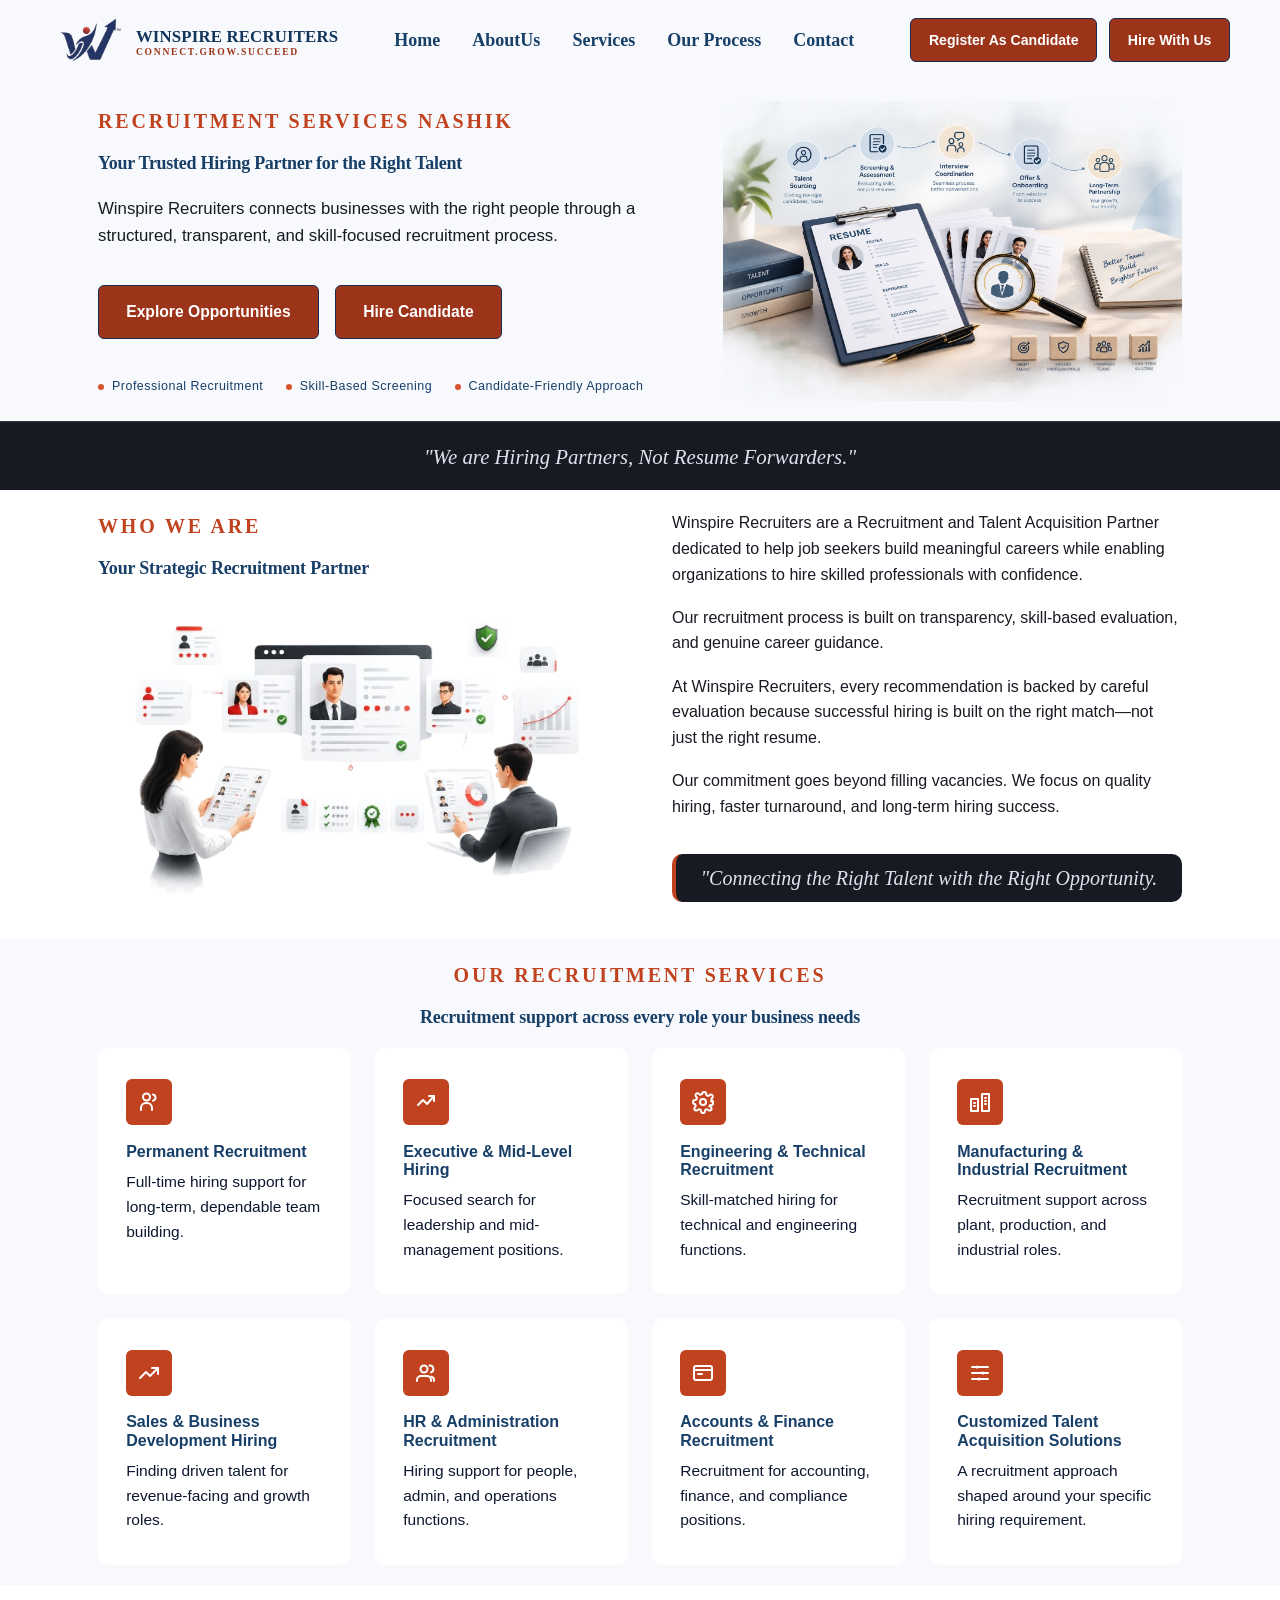
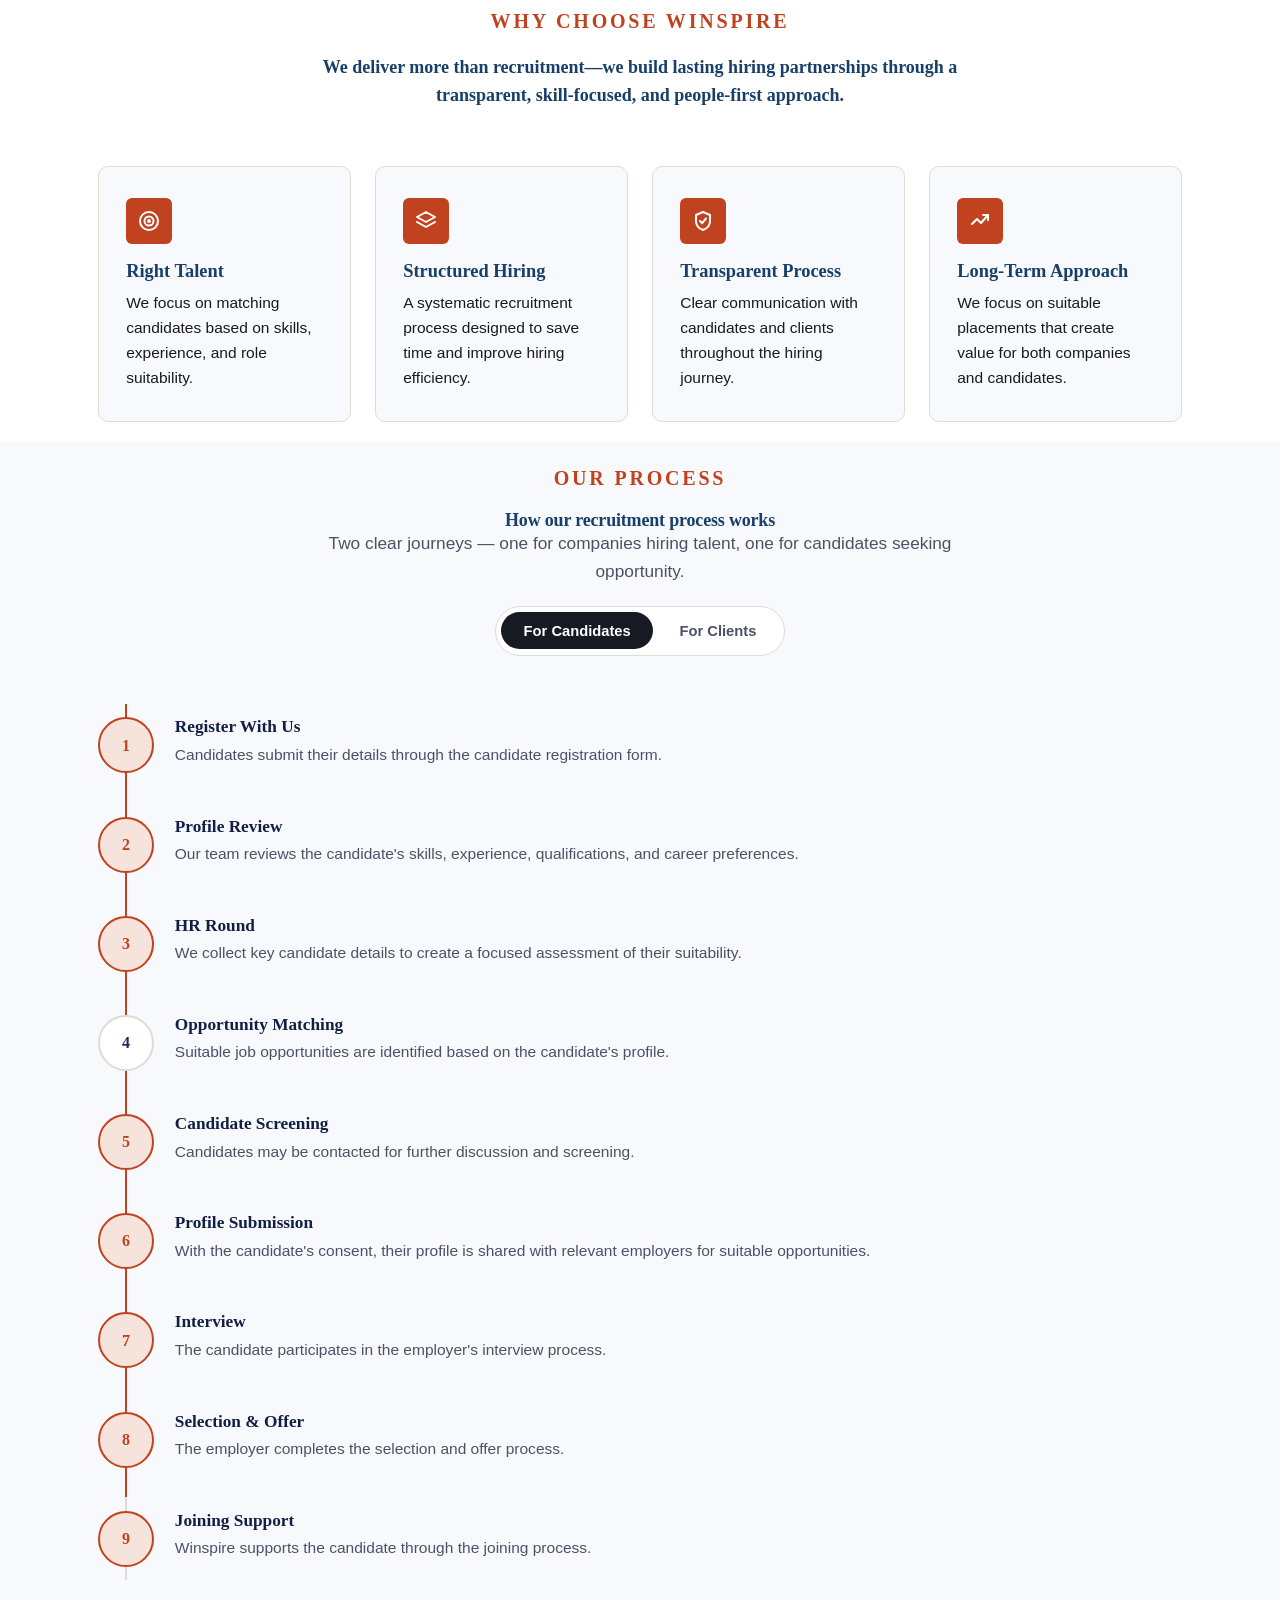
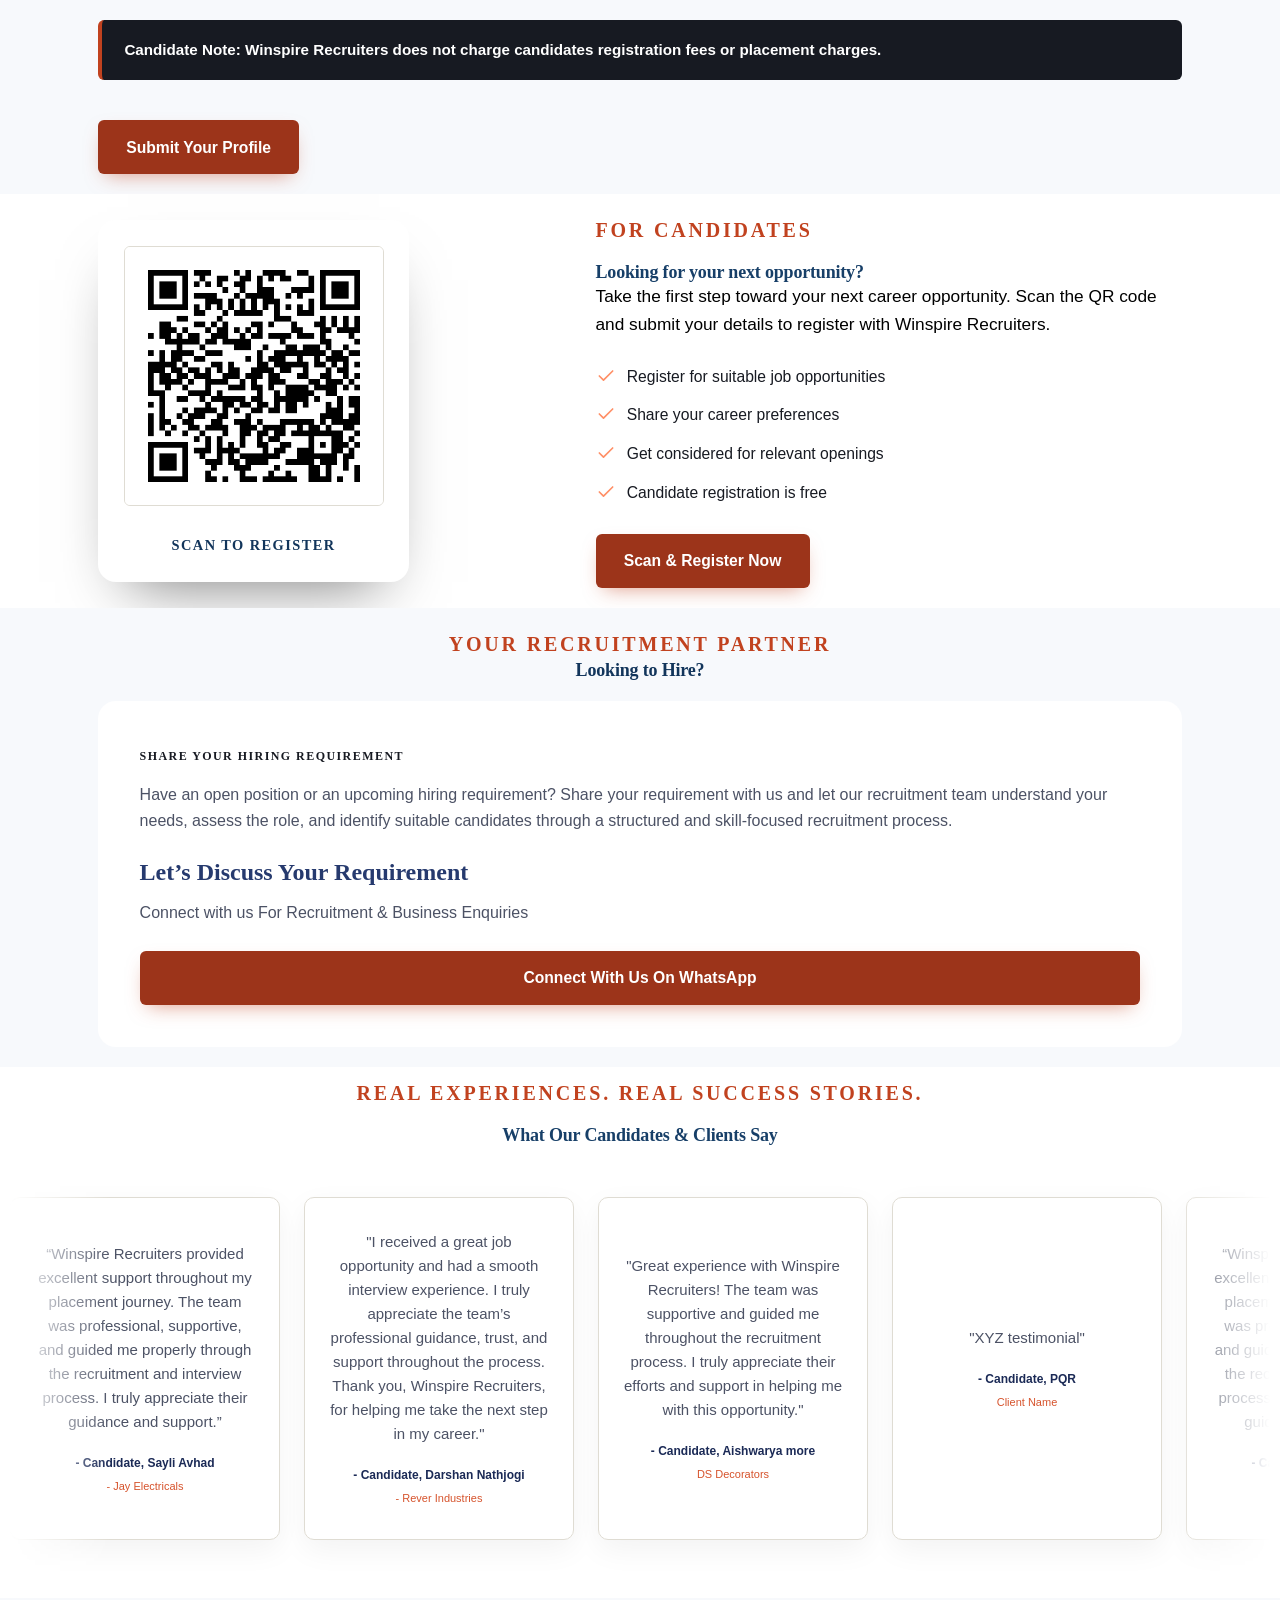
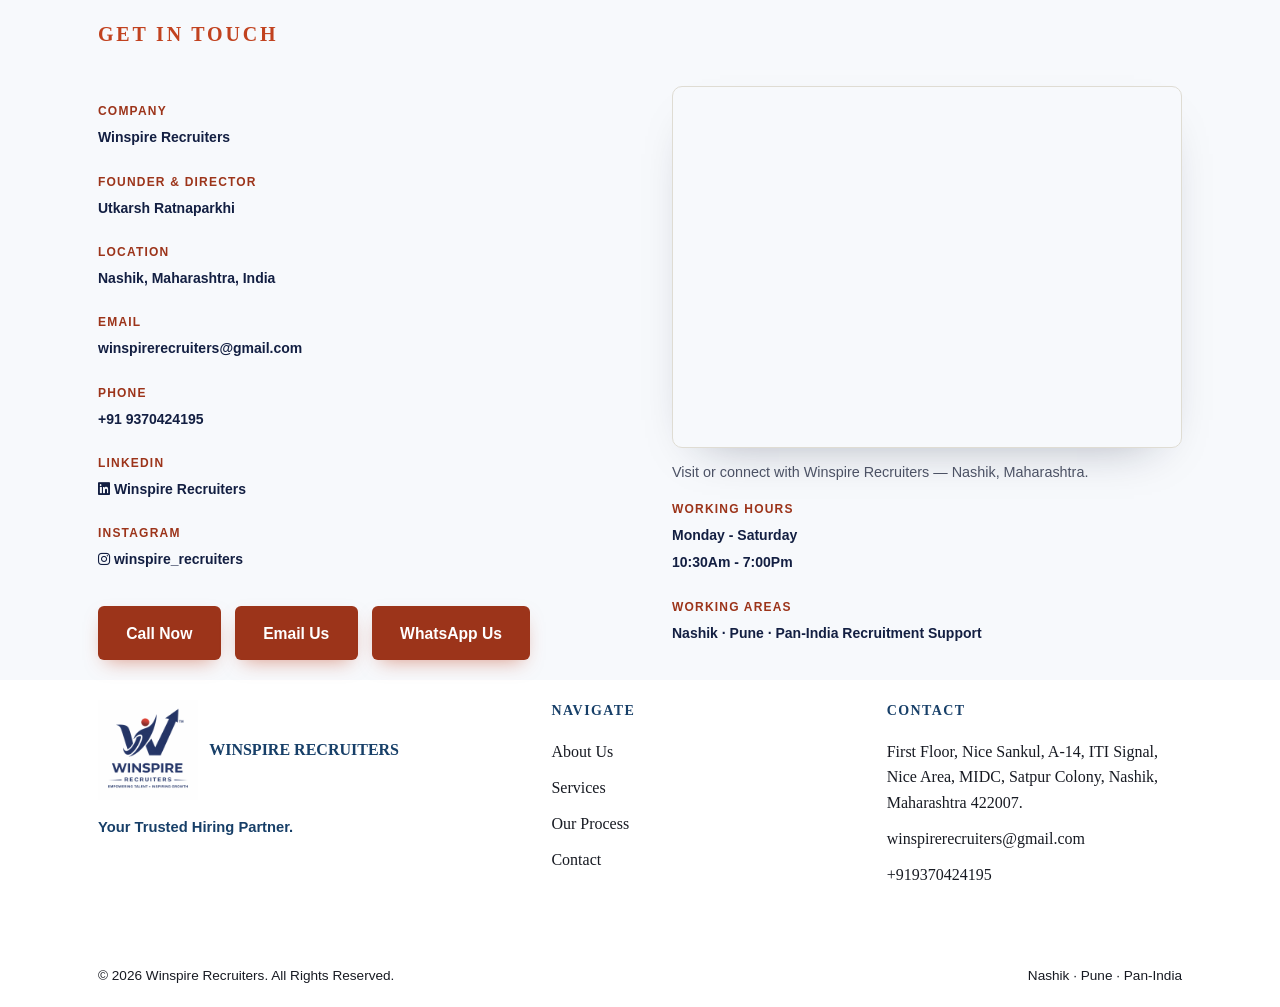
==== commit 5c0c2587: "corrected the client tab" ====
--- a/index.html
+++ b/index.html
@@ -287,7 +287,7 @@
           <div class="step"><div class="step-marker">9</div><div class="step-body"><h3>Joining Support</h3><p>Winspire supports the candidate through the joining process.</p></div></div>
         </div>
         <div class="candidate-note">Candidate Note: Winspire Recruiters does not charge candidates registration fees or placement charges.</div>
-
+      </div>
       <div class="process-panel" id="panel-clients" role="tabpanel" aria-labelledby="tab-clients">
         <div class="timeline">
           <div class="timeline-progress"></div>
@@ -386,9 +386,9 @@
     <div class="testimonial-track"> 
         <!-- Card 1 -->
         <div class="card-testimonial">
-            <div class="card-icon-testimonial">
-                <img src="Assets/testi_eximg.jfif" alt="Candidate">
-            </div>
+            <!-- <div class="card-icon-testimonial">
+                <img src="Assets/testi_eximg.jfif" alt="Candidate">
+            </div> -->
             <p class="testimonials">
                 “Winspire Recruiters provided excellent support throughout my placement journey. 
                 The team was professional, supportive, and guided me properly through the recruitment and interview process. I truly appreciate their guidance and support.”
@@ -403,9 +403,9 @@
 
         <!-- Card 2 -->
         <div class="card-testimonial">
-            <div class="card-icon-testimonial">
-                <img src="Assets/testi_eximg.jfif" alt="Candidate">
-            </div>
+            <!-- <div class="card-icon-testimonial">
+                <img src="Assets/testi_eximg.jfif" alt="Candidate">
+            </div> -->
             <p class="testimonials">
                 "I received a great job opportunity and had a smooth interview experience. I truly appreciate the team’s professional guidance, trust, and support throughout the process. Thank you, Winspire Recruiters, for helping me take the next step in my career."
             </p>
@@ -419,25 +419,25 @@
 
         <!-- Card 3 -->
         <div class="card-testimonial">
-            <div class="card-icon-testimonial">
-                <img src="Assets/testi_eximg.jfif" alt="Candidate">
-            </div>
-            <p class="testimonials">
-                "XYZ testimonial"
-            </p>
-            <p class="name-test">
-                - Candidate, PQR
-            </p>
-            <p class="comapny-testi">
-                Company Name
+            <!-- <div class="card-icon-testimonial">
+                <img src="Assets/testi_eximg.jfif" alt="Candidate">
+            </div> -->
+            <p class="testimonials">
+                "Great experience with Winspire Recruiters! The team was supportive and guided me throughout the recruitment process. I truly appreciate their efforts and support in helping me with this opportunity."
+            </p>
+            <p class="name-test">
+                - Candidate, Aishwarya more
+            </p>
+            <p class="comapny-testi">
+                DS Decorators
             </p>
         </div>
 
         <!-- Card 4 -->
         <div class="card-testimonial">
-            <div class="card-icon-testimonial">
-                <img src="Assets/testi_eximg.jfif" alt="Candidate">
-            </div>
+            <!-- <div class="card-icon-testimonial">
+                <img src="Assets/testi_eximg.jfif" alt="Candidate">
+            </div> -->
             <p class="testimonials">
                 "XYZ testimonial"
             </p>
@@ -500,9 +500,9 @@
         <!-- Duplicate cards for seamless animation -->
 
         <div class="card-testimonial">
-            <div class="card-icon-testimonial">
-                <img src="Assets/testi_eximg.jfif" alt="Candidate">
-            </div>
+            <!-- <div class="card-icon-testimonial">
+                <img src="Assets/testi_eximg.jfif" alt="Candidate">
+            </div> -->
              <p class="testimonials">
                 “Winspire Recruiters provided excellent support throughout my placement journey. 
                 The team was professional, supportive, and guided me properly through the recruitment and interview process. I truly appreciate their guidance and support.”
@@ -516,32 +516,47 @@
         </div> 
 
        <div class="card-testimonial">
+            <!-- <div class="card-icon-testimonial">
+                <img src="Assets/testi_eximg.jfif" alt="Candidate">
+            </div> -->
+            <p class="testimonials">
+                "I received a great job opportunity and had a smooth interview experience. I truly appreciate the team’s professional guidance, trust, and support throughout the process. Thank you, Winspire Recruiters, for helping me take the next step in my career."
+            </p>
+            <p class="name-test">
+                - Candidate, Darshan Nathjogi 
+            </p>
+            <p class="comapny-testi">
+                - Rever Industries
+            </p>
+        </div>
+
+       <div class="card-testimonial"> 
+            <!-- <div class="card-icon-testimonial">
+                <img src="Assets/testi_eximg.jfif" alt="Candidate">
+            </div> -->
+            <p class="testimonials">
+                "Great experience with Winspire Recruiters! The team was supportive and guided me throughout the recruitment process. I truly appreciate their efforts and support in helping me with this opportunity."
+            </p>
+            <p class="name-test">
+                - Candidate, Aishwarya more
+            </p>
+            <p class="comapny-testi">
+                DS Decorators
+            </p>
+        </div>
+
+        <!--<div class="card-testimonial">
             <div class="card-icon-testimonial">
                 <img src="Assets/testi_eximg.jfif" alt="Candidate">
             </div>
             <p class="testimonials">
-                "I received a great job opportunity and had a smooth interview experience. I truly appreciate the team’s professional guidance, trust, and support throughout the process. Thank you, Winspire Recruiters, for helping me take the next step in my career."
-            </p>
-            <p class="name-test">
-                - Candidate, Darshan Nathjogi 
-            </p>
-            <p class="comapny-testi">
-                - Rever Industries
-            </p>
-        </div>
-
-        <!-- <div class="card-testimonial"> 
-            <div class="card-icon-testimonial">
-                <img src="Assets/testi_eximg.jfif" alt="Candidate">
-            </div>
-            <p class="testimonials">
                 "XYZ testimonial"
             </p>
             <p class="name-test">
                 - Candidate, PQR
             </p>
             <p class="comapny-testi">
-                Company Name
+                Client Name
             </p>
         </div>
 
@@ -575,6 +590,7 @@
             </p>
         </div>
 
+
         <div class="card-testimonial">
             <div class="card-icon-testimonial">
                 <img src="Assets/testi_eximg.jfif" alt="Candidate">
@@ -588,22 +604,6 @@
             <p class="comapny-testi">
                 Client Name
             </p>
-        </div>
-
-
-        <div class="card-testimonial">
-            <div class="card-icon-testimonial">
-                <img src="Assets/testi_eximg.jfif" alt="Candidate">
-            </div>
-            <p class="testimonials">
-                "XYZ testimonial"
-            </p>
-            <p class="name-test">
-                - Candidate, PQR
-            </p>
-            <p class="comapny-testi">
-                Client Name
-            </p>
         </div> -->
     </div>
 </div>
@@ -614,7 +614,7 @@
     <div class="wrap">
       <div class="section-head" data-reveal>
         <span class="eyebrow">Get In Touch</span>
-        <h2>Let's connect</h2>
+        <!-- <h2>Let's connect</h2> -->
       </div>
 
       <div class="contact-grid">
--- a/style.css
+++ b/style.css
@@ -1126,7 +1126,7 @@
 .eyebrow-client{
   color: var(--rust-600);
   font-family: var(--font-mono);
-  font-size: 16px;
+  font-size: 20px;
   letter-spacing: 0.14em;
   text-transform: uppercase;
   font-weight: 600;
@@ -1206,8 +1206,8 @@
 }
 
 .contact-details dt {
-  font-family: var(--font-mono);
-  font-size: 0.72rem;
+  font-family: var(--font-body);
+  font-size: 12px;
   letter-spacing: 0.1em;
   text-transform: uppercase;
   color: var(--rust-700);
@@ -1221,9 +1221,10 @@
 
 .contact-details dd {
   margin: 0.3rem 0 0;
-  font-size: 1.1rem;
+  font-size: 14px;
   color: var(--navy-900);
   font-weight: 600;
+  font-family: var(--font-body);
 }
 
 .contact-buttons {
@@ -1476,12 +1477,12 @@
 
 .footer-brand-name {
   font-family: var(--font-display);
-  color: #12355b;
+  color: #173f68;
   font-weight: 700;
 }
 
 .footer-tagline {
-  color: #12355b;
+  color: #173f68;
   font-weight: 600;
   font-size: 0.92rem;
   max-width: 240px;
@@ -1489,10 +1490,10 @@
 
 .footer-heading {
   font-family: var(--font-mono);
-  font-size: 0.72rem;
+  font-size: 14px;
   letter-spacing: 0.1em;
   text-transform: uppercase;
-  color: #12355b;
+  color: #173f68;
   margin-bottom: 1rem;
   font-weight: 700;
 }
@@ -1500,12 +1501,17 @@
 .footer-links {
   display: grid;
   gap: 0.65rem;
+  font-size: 16px;
+  font-family: var(--font-display);
+  color: var(--ink);
 }
 
 .footer-links a {
-  font-size: 0.92rem;
+  font-family: var(--font-display);
+  font-size: 16px;
   font-weight: 400;
   transition: color var(--dur-sm) var(--ease);
+  color: var(--ink);
 }
 
 .footer-links a:hover {
@@ -1562,7 +1568,7 @@
   flex-wrap: wrap;
   gap: 0.8rem;
   font-size: 0.85rem;
-  color: #6e79a0;
+  color: var(--ink);
 }
 
 /* ---------- Scroll reveal ---------- */
